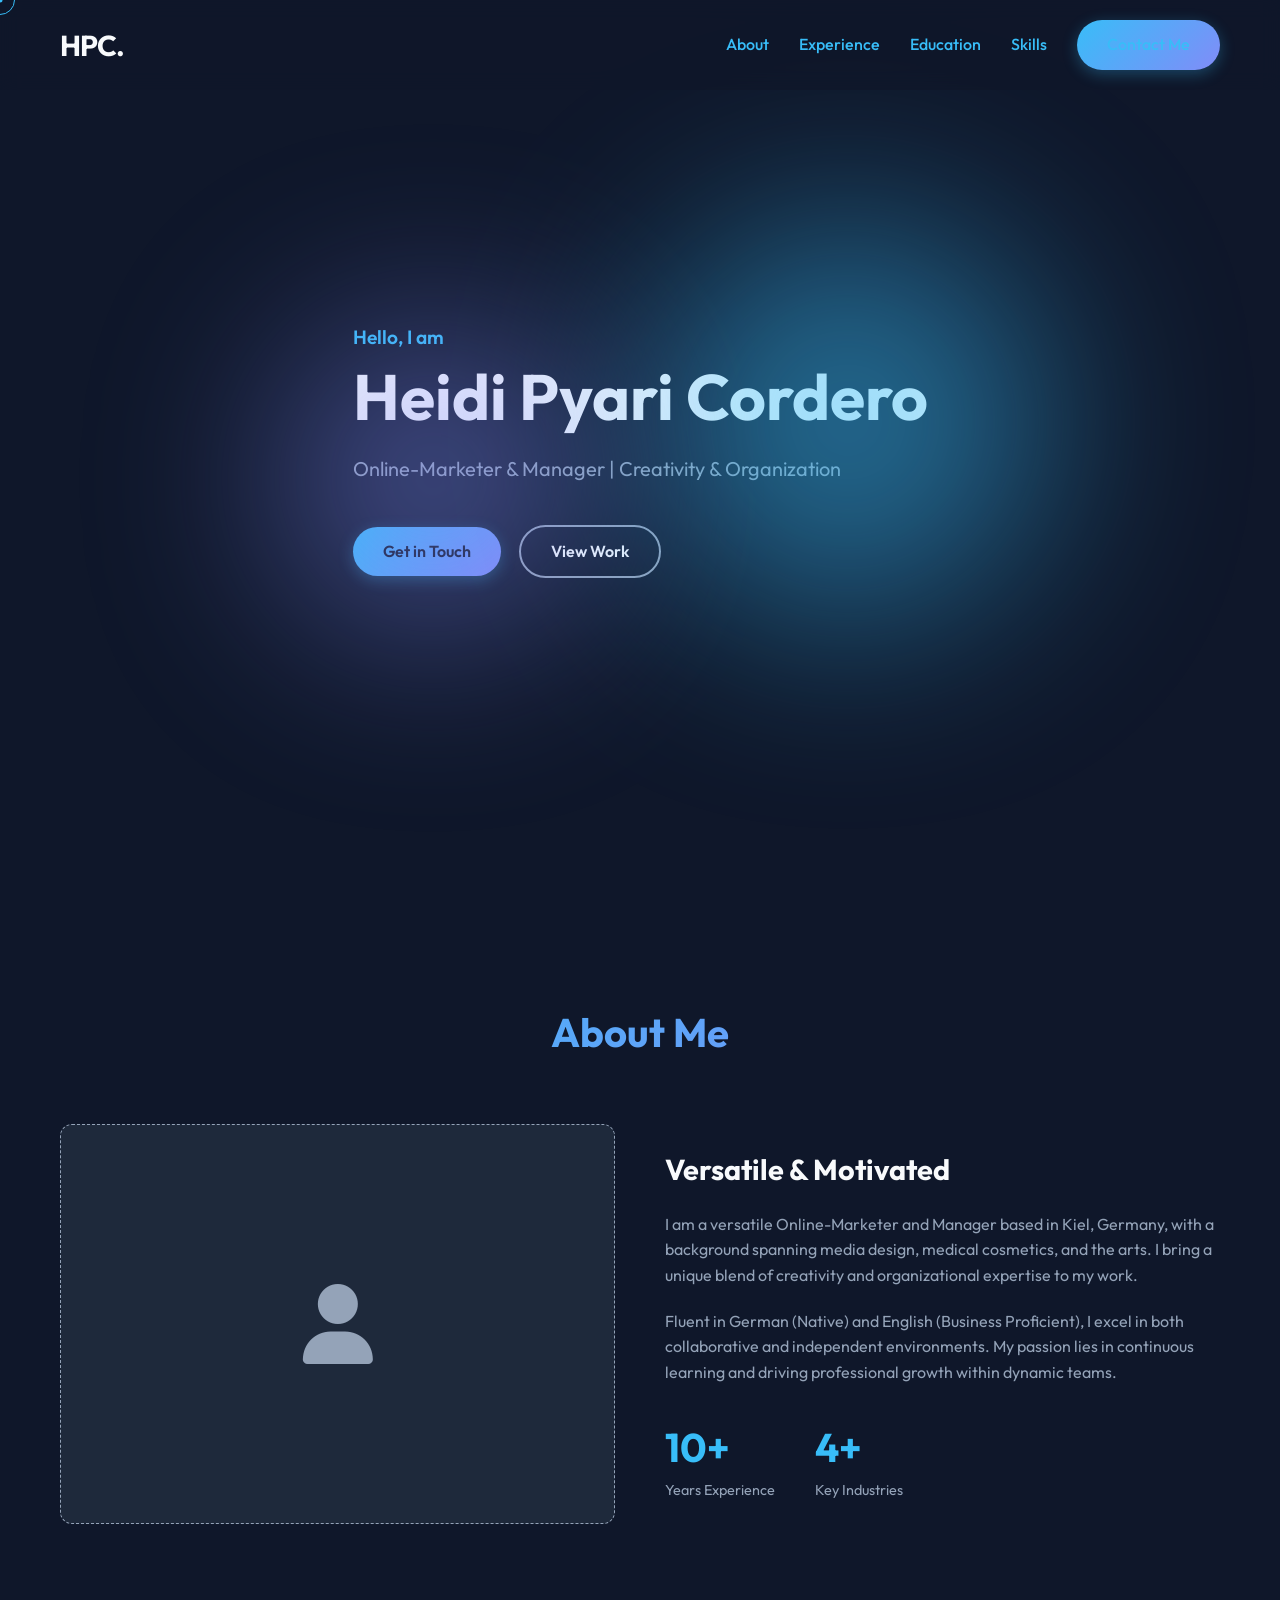
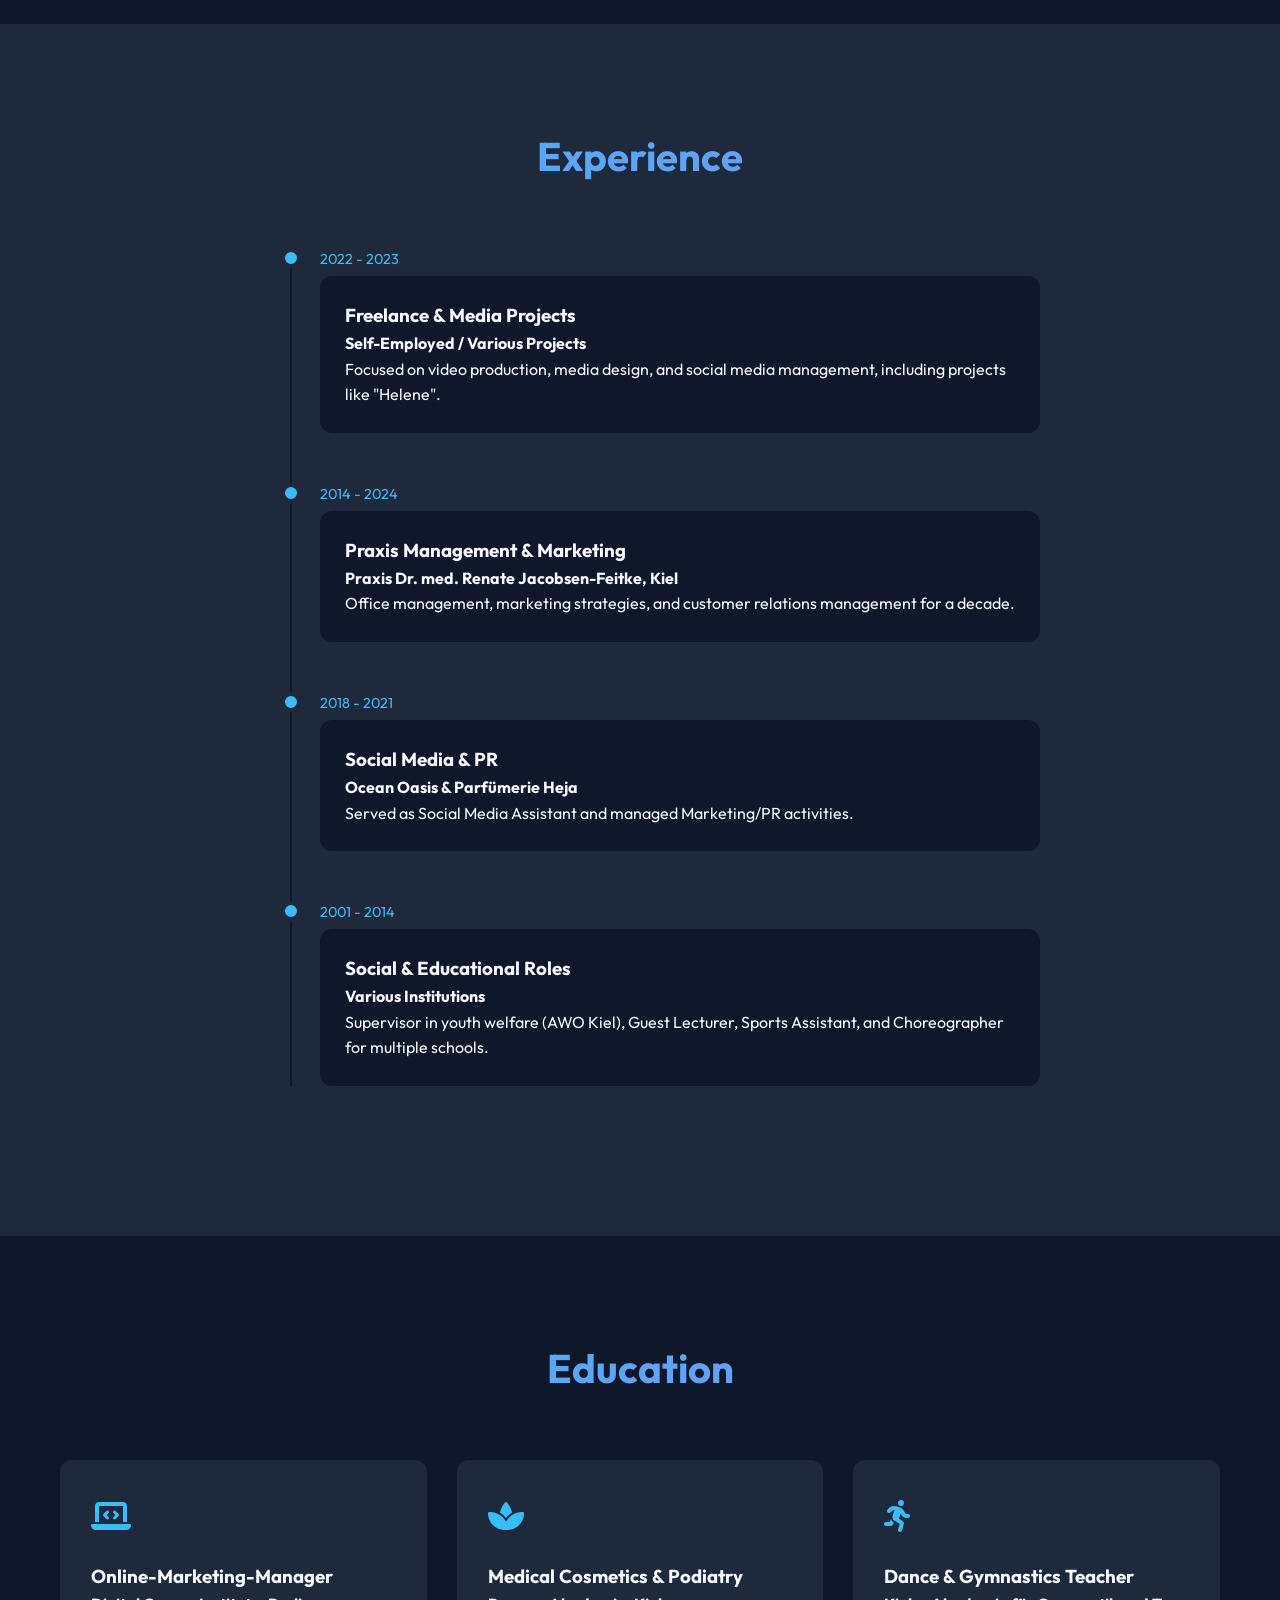
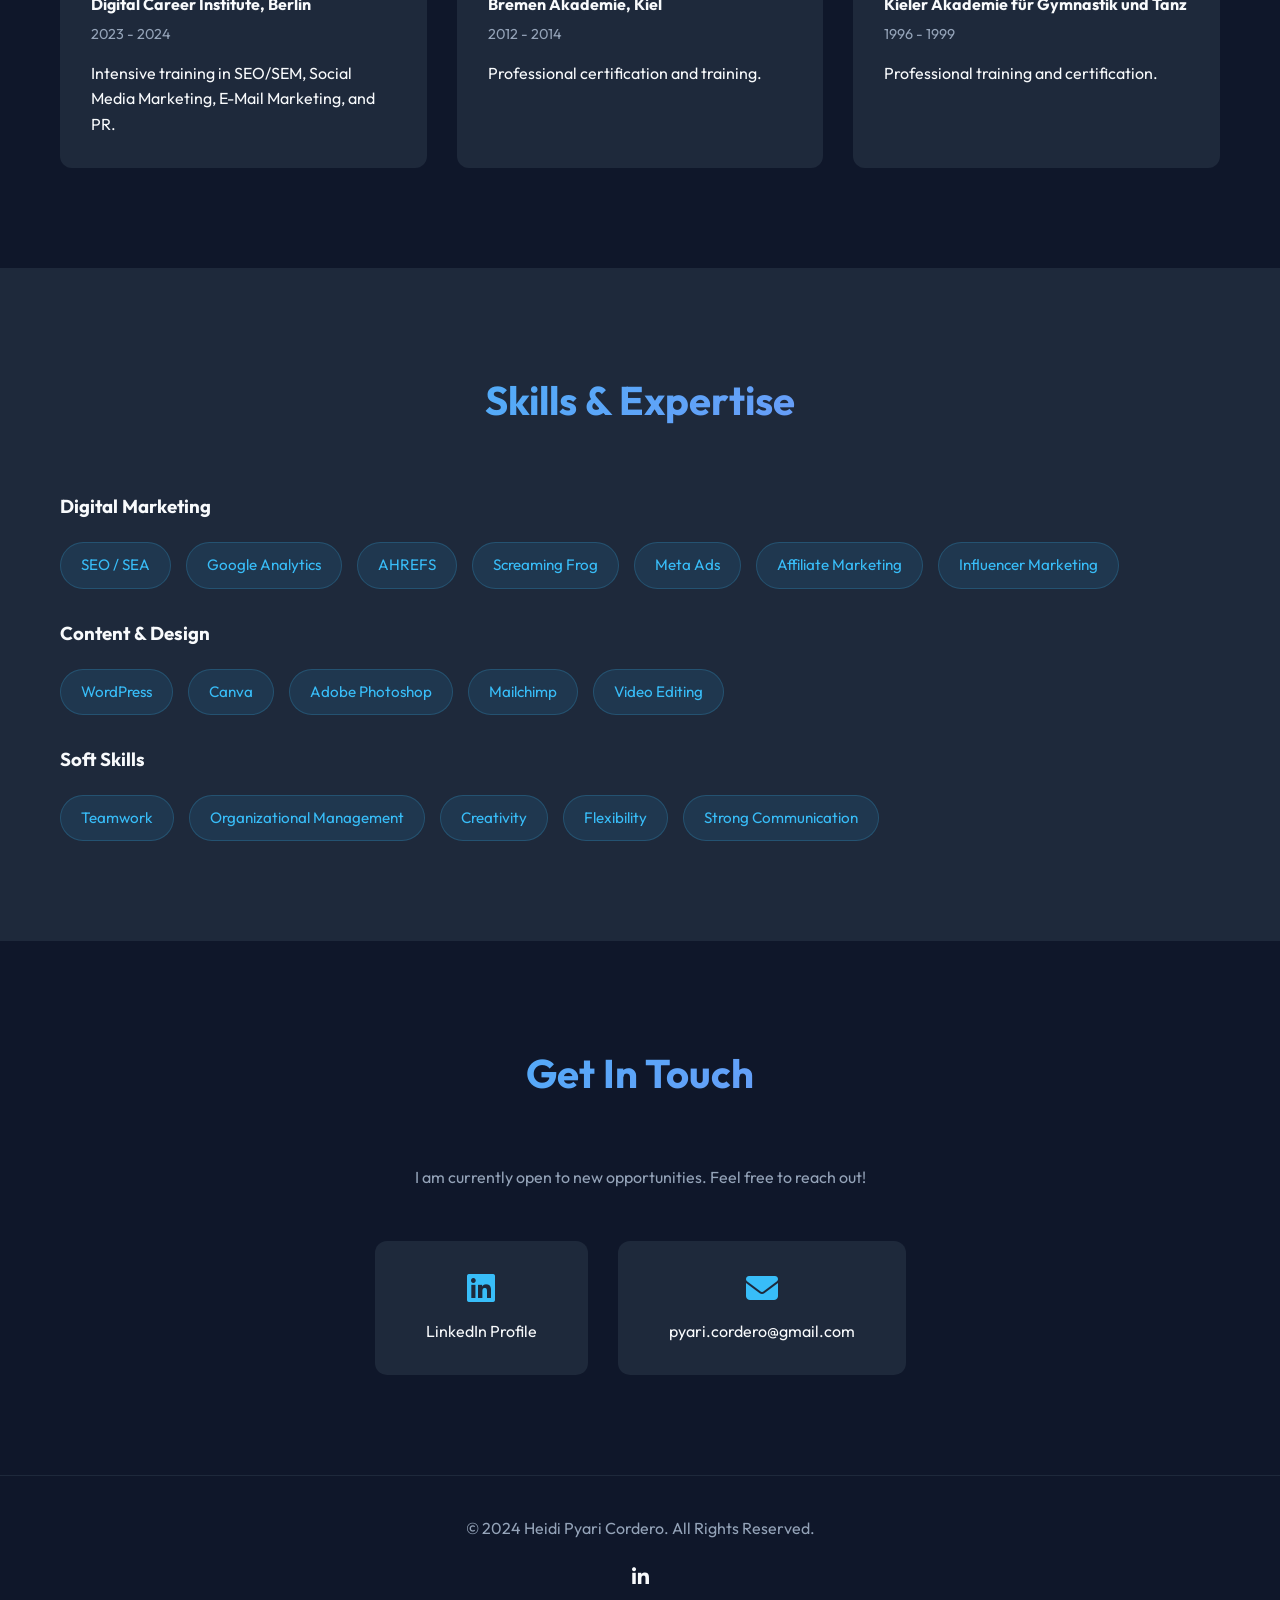
==== index.html @ b9c0d936 "first commit" ====
<!DOCTYPE html>
<html lang="en">

<head>
    <meta charset="UTF-8">
    <meta name="viewport" content="width=device-width, initial-scale=1.0">
    <title>Heidi Pyari Cordero | Portfolio</title>
    <meta name="description"
        content="Portfolio of Heidi Pyari Cordero - Online-Marketer & Manager based in Kiel, Germany.">

    <!-- Fonts -->
    <link rel="preconnect" href="https://fonts.googleapis.com">
    <link rel="preconnect" href="https://fonts.gstatic.com" crossorigin>
    <link
        href="https://fonts.googleapis.com/css2?family=Outfit:wght@300;400;600;700&family=Playfair+Display:ital,wght@0,400;0,700;1,400&display=swap"
        rel="stylesheet">

    <!-- Styles -->
    <link rel="stylesheet" href="styles.css">

    <!-- Icons -->
    <link rel="stylesheet" href="https://cdnjs.cloudflare.com/ajax/libs/font-awesome/6.4.0/css/all.min.css">
</head>

<body>
    <div class="cursor-dot"></div>
    <div class="cursor-outline"></div>

    <nav class="navbar">
        <div class="container">
            <a href="#" class="logo">HPC.</a>
            <ul class="nav-links">
                <li><a href="#about">About</a></li>
                <li><a href="#experience">Experience</a></li>
                <li><a href="#education">Education</a></li>
                <li><a href="#skills">Skills</a></li>
                <li><a href="#contact" class="btn-primary">Contact Me</a></li>
            </ul>
            <div class="hamburger">
                <span></span>
                <span></span>
                <span></span>
            </div>
        </div>
    </nav>

    <header class="hero" id="home">
        <div class="container hero-content">
            <div class="hero-text fade-in-up">
                <span class="greeting">Hello, I am</span>
                <h1>Heidi Pyari Cordero</h1>
                <p class="subtitle">Online-Marketer & Manager | Creativity & Organization</p>
                <div class="hero-btns">
                    <a href="#contact" class="btn-primary">Get in Touch</a>
                    <a href="#experience" class="btn-secondary">View Work</a>
                </div>
            </div>
            <!-- Decorative Elements -->
            <div class="hero-shape shape-1"></div>
            <div class="hero-shape shape-2"></div>
        </div>
    </header>

    <section id="about" class="section">
        <div class="container">
            <h2 class="section-title">About Me</h2>
            <div class="about-grid">
                <div class="about-image reveal">
                    <!-- Placeholder for image -->
                    <div class="img-placeholder">
                        <i class="fa-solid fa-user"></i>
                    </div>
                </div>
                <div class="about-text reveal">
                    <h3>Versatile & Motivated</h3>
                    <p>
                        I am a versatile Online-Marketer and Manager based in Kiel, Germany, with a background spanning
                        media design, medical cosmetics, and the arts.
                        I bring a unique blend of creativity and organizational expertise to my work.
                    </p>
                    <p>
                        Fluent in German (Native) and English (Business Proficient), I excel in both collaborative and
                        independent environments.
                        My passion lies in continuous learning and driving professional growth within dynamic teams.
                    </p>
                    <div class="stats">
                        <div class="stat-item">
                            <span class="stat-number">10+</span>
                            <span class="stat-label">Years Experience</span>
                        </div>
                        <div class="stat-item">
                            <span class="stat-number">4+</span>
                            <span class="stat-label">Key Industries</span>
                        </div>
                    </div>
                </div>
            </div>
        </div>
    </section>

    <section id="experience" class="section bg-alt">
        <div class="container">
            <h2 class="section-title">Experience</h2>
            <div class="timeline">

                <div class="timeline-item reveal">
                    <div class="timeline-dot"></div>
                    <div class="timeline-date">2022 - 2023</div>
                    <div class="timeline-content">
                        <h3>Freelance & Media Projects</h3>
                        <h4>Self-Employed / Various Projects</h4>
                        <p>Focused on video production, media design, and social media management, including projects
                            like "Helene".</p>
                    </div>
                </div>

                <div class="timeline-item reveal">
                    <div class="timeline-dot"></div>
                    <div class="timeline-date">2014 - 2024</div>
                    <div class="timeline-content">
                        <h3>Praxis Management & Marketing</h3>
                        <h4>Praxis Dr. med. Renate Jacobsen-Feitke, Kiel</h4>
                        <p>Office management, marketing strategies, and customer relations management for a decade.</p>
                    </div>
                </div>

                <div class="timeline-item reveal">
                    <div class="timeline-dot"></div>
                    <div class="timeline-date">2018 - 2021</div>
                    <div class="timeline-content">
                        <h3>Social Media & PR</h3>
                        <h4>Ocean Oasis & Parfümerie Heja</h4>
                        <p>Served as Social Media Assistant and managed Marketing/PR activities.</p>
                    </div>
                </div>

                <div class="timeline-item reveal">
                    <div class="timeline-dot"></div>
                    <div class="timeline-date">2001 - 2014</div>
                    <div class="timeline-content">
                        <h3>Social & Educational Roles</h3>
                        <h4>Various Institutions</h4>
                        <p>Supervisor in youth welfare (AWO Kiel), Guest Lecturer, Sports Assistant, and Choreographer
                            for multiple schools.</p>
                    </div>
                </div>

            </div>
        </div>
    </section>

    <section id="education" class="section">
        <div class="container">
            <h2 class="section-title">Education</h2>
            <div class="cards-grid">

                <div class="card reveal">
                    <div class="card-icon"><i class="fa-solid fa-laptop-code"></i></div>
                    <h3>Online-Marketing-Manager</h3>
                    <h4>Digital Career Institute, Berlin</h4>
                    <p class="date">2023 - 2024</p>
                    <p>Intensive training in SEO/SEM, Social Media Marketing, E-Mail Marketing, and PR.</p>
                </div>

                <div class="card reveal">
                    <div class="card-icon"><i class="fa-solid fa-spa"></i></div>
                    <h3>Medical Cosmetics & Podiatry</h3>
                    <h4>Bremen Akademie, Kiel</h4>
                    <p class="date">2012 - 2014</p>
                    <p>Professional certification and training.</p>
                </div>

                <div class="card reveal">
                    <div class="card-icon"><i class="fa-solid fa-person-running"></i></div>
                    <h3>Dance & Gymnastics Teacher</h3>
                    <h4>Kieler Akademie für Gymnastik und Tanz</h4>
                    <p class="date">1996 - 1999</p>
                    <p>Professional training and certification.</p>
                </div>

            </div>
        </div>
    </section>

    <section id="skills" class="section bg-alt">
        <div class="container">
            <h2 class="section-title">Skills & Expertise</h2>
            <div class="skills-wrapper reveal">

                <div class="skill-category">
                    <h3>Digital Marketing</h3>
                    <div class="skill-tags">
                        <span>SEO / SEA</span>
                        <span>Google Analytics</span>
                        <span>AHREFS</span>
                        <span>Screaming Frog</span>
                        <span>Meta Ads</span>
                        <span>Affiliate Marketing</span>
                        <span>Influencer Marketing</span>
                    </div>
                </div>

                <div class="skill-category" style="margin-top: 30px;">
                    <h3>Content & Design</h3>
                    <div class="skill-tags">
                        <span>WordPress</span>
                        <span>Canva</span>
                        <span>Adobe Photoshop</span>
                        <span>Mailchimp</span>
                        <span>Video Editing</span>
                    </div>
                </div>

                <div class="skill-category" style="margin-top: 30px;">
                    <h3>Soft Skills</h3>
                    <div class="skill-tags">
                        <span>Teamwork</span>
                        <span>Organizational Management</span>
                        <span>Creativity</span>
                        <span>Flexibility</span>
                        <span>Strong Communication</span>
                    </div>
                </div>

            </div>
        </div>
    </section>

    <section id="contact" class="section contact-section">
        <div class="container">
            <h2 class="section-title">Get In Touch</h2>
            <p class="contact-intro">I am currently open to new opportunities. Feel free to reach out!</p>

            <div class="contact-content reveal">
                <div class="contact-info">
                    <a href="https://www.linkedin.com/in/heidi-pyari-cordero-824572270/" target="_blank"
                        class="contact-card">
                        <i class="fa-brands fa-linkedin"></i>
                        <span>LinkedIn Profile</span>
                    </a>
                    <a href="mailto:pyari.cordero@gmail.com" class="contact-card">
                        <i class="fa-solid fa-envelope"></i>
                        <span>pyari.cordero@gmail.com</span>
                    </a>
                </div>
            </div>
        </div>
    </section>

    <footer class="footer">
        <div class="container">
            <p>&copy; 2024 Heidi Pyari Cordero. All Rights Reserved.</p>
            <div class="social-links">
                <a href="https://www.linkedin.com/in/heidi-pyari-cordero-824572270/"><i
                        class="fa-brands fa-linkedin-in"></i></a>
            </div>
        </div>
    </footer>

    <script src="script.js"></script>
</body>

</html>
---- styles.css ----
:root {
    --bg-color: #0f172a;
    --bg-alt: #1e293b;
    --primary: #38bdf8;
    --secondary: #818cf8;
    --text-main: #f8fafc;
    --text-muted: #94a3b8;
    --accent: #22d3ee;
    
    --font-heading: 'Outfit', sans-serif;
    --font-body: 'Outfit', sans-serif;
    
    --transition: all 0.3s ease;
    --radius: 12px;
}

* {
    margin: 0;
    padding: 0;
    box-sizing: border-box;
    scroll-behavior: smooth;
}

body {
    background-color: var(--bg-color);
    color: var(--text-main);
    font-family: var(--font-body);
    line-height: 1.6;
    overflow-x: hidden;
    cursor: none; /* Custom cursor */
}

/* Custom Cursor */
.cursor-dot,
.cursor-outline {
    position: fixed;
    top: 0;
    left: 0;
    transform: translate(-50%, -50%);
    border-radius: 50%;
    z-index: 9999;
    pointer-events: none;
}

.cursor-dot {
    width: 5px;
    height: 5px;
    background-color: var(--primary);
}

.cursor-outline {
    width: 30px;
    height: 30px;
    border: 1px solid var(--primary);
    transition: transform 0.1s;
}

a, button {
    cursor: none; /* Hide default cursor to use custom one consistently */
}

/* Layout Utilities */
.container {
    max-width: 1200px;
    margin: 0 auto;
    padding: 0 20px;
}

.section {
    padding: 100px 0;
}

.bg-alt {
    background-color: var(--bg-alt);
}

.section-title {
    font-size: 2.5rem;
    text-align: center;
    margin-bottom: 60px;
    background: linear-gradient(135deg, var(--primary), var(--secondary));
    -webkit-background-clip: text;
    -webkit-text-fill-color: transparent;
    font-weight: 700;
}

/* Navbar */
.navbar {
    position: fixed;
    top: 0;
    width: 100%;
    padding: 20px 0;
    backdrop-filter: blur(10px);
    background: rgba(15, 23, 42, 0.8);
    z-index: 1000;
    transition: var(--transition);
}

.navbar .container {
    display: flex;
    justify-content: space-between;
    align-items: center;
}

.logo {
    font-size: 1.8rem;
    font-weight: 700;
    color: var(--text-main);
    text-decoration: none;
    letter-spacing: -1px;
}

.nav-links {
    display: flex;
    list-style: none;
    gap: 30px;
    align-items: center;
}

.nav-links a {
    color: var(--text-muted);
    text-decoration: none;
    font-weight: 500;
    transition: var(--transition);
}

.nav-links a:hover,
.nav-links a.active {
    color: var(--primary);
}

.hamburger {
    display: none;
    cursor: pointer;
}

/* Buttons */
.btn-primary, .btn-secondary {
    display: inline-block;
    padding: 12px 30px;
    border-radius: 50px;
    text-decoration: none;
    font-weight: 600;
    transition: var(--transition);
}

.btn-primary {
    background: linear-gradient(135deg, var(--primary), var(--secondary));
    color: var(--bg-color);
    box-shadow: 0 4px 15px rgba(56, 189, 248, 0.3);
}

.btn-primary:hover {
    transform: translateY(-2px);
    box-shadow: 0 6px 20px rgba(56, 189, 248, 0.4);
}

.btn-secondary {
    border: 2px solid var(--text-muted);
    color: var(--text-main);
    margin-left: 15px;
}

.btn-secondary:hover {
    border-color: var(--primary);
    color: var(--primary);
}

/* Hero Section */
.hero {
    height: 100vh;
    display: flex;
    align-items: center;
    position: relative;
    overflow: hidden;
}

.hero-content {
    position: relative;
    z-index: 2;
}

.hero-text {
    max-width: 600px;
}

.greeting {
    color: var(--primary);
    font-weight: 600;
    font-size: 1.2rem;
    display: block;
    margin-bottom: 10px;
}

.hero h1 {
    font-size: 4rem;
    line-height: 1.1;
    margin-bottom: 20px;
    font-weight: 700;
}

.subtitle {
    font-size: 1.25rem;
    color: var(--text-muted);
    margin-bottom: 40px;
}

.hero-shape {
    position: absolute;
    border-radius: 50%;
    filter: blur(100px);
    z-index: 1;
    opacity: 0.5;
}

.shape-1 {
    width: 400px;
    height: 400px;
    background: var(--primary);
    top: -100px;
    right: -100px;
}

.shape-2 {
    width: 300px;
    height: 300px;
    background: var(--secondary);
    bottom: -50px;
    left: -50px;
}

/* About Section */
.about-grid {
    display: grid;
    grid-template-columns: 1fr 1fr;
    gap: 50px;
    align-items: center;
}

.img-placeholder {
    width: 100%;
    height: 400px;
    background: var(--bg-alt);
    border-radius: var(--radius);
    display: flex;
    align-items: center;
    justify-content: center;
    font-size: 5rem;
    color: var(--text-muted);
    border: 1px dashed var(--text-muted);
}

.about-text h3 {
    font-size: 1.8rem;
    margin-bottom: 20px;
}

.about-text p {
    color: var(--text-muted);
    margin-bottom: 20px;
}

.highlight-text {
    border-left: 3px solid var(--primary);
    padding-left: 15px;
    font-style: italic;
    background: rgba(56, 189, 248, 0.05);
    padding: 10px;
    border-radius: 0 8px 8px 0;
}

.stats {
    display: flex;
    gap: 40px;
    margin-top: 30px;
}

.stat-item {
    display: flex;
    flex-direction: column;
}

.stat-number {
    font-size: 2.5rem;
    font-weight: 700;
    color: var(--primary);
}

.stat-label {
    font-size: 0.9rem;
    color: var(--text-muted);
}

/* Experience */
.timeline {
    position: relative;
    max-width: 800px;
    margin: 0 auto;
}

.timeline::before {
    content: '';
    position: absolute;
    left: 50px;
    top: 0;
    bottom: 0;
    width: 2px;
    background: var(--bg-color);
}

.timeline-item {
    margin-bottom: 50px;
    position: relative;
    padding-left: 80px;
}

.timeline-dot {
    position: absolute;
    left: 41px;
    top: 0;
    width: 20px;
    height: 20px;
    background: var(--primary);
    border-radius: 50%;
    border: 4px solid var(--bg-alt);
}

.timeline-date {
    font-size: 0.9rem;
    color: var(--primary);
    margin-bottom: 5px;
}

.timeline-content {
    background: var(--bg-color);
    padding: 25px;
    border-radius: var(--radius);
    transition: var(--transition);
}

.timeline-content:hover {
    transform: translateY(-5px);
    box-shadow: 0 10px 30px rgba(0, 0, 0, 0.2);
}

/* Cards (Education) */
.cards-grid {
    display: grid;
    grid-template-columns: repeat(auto-fit, minmax(300px, 1fr));
    gap: 30px;
}

.card {
    background: var(--bg-alt);
    padding: 30px;
    border-radius: var(--radius);
    transition: var(--transition);
    border: 1px solid transparent;
}

.card:hover {
    border-color: var(--primary);
    transform: translateY(-5px);
}

.card-icon {
    font-size: 2rem;
    color: var(--primary);
    margin-bottom: 20px;
}

.card .date {
    color: var(--text-muted);
    font-size: 0.9rem;
    margin: 5px 0 15px;
}

/* Skills */
.skill-category h3 {
    margin-bottom: 20px;
}

.skill-tags {
    display: flex;
    flex-wrap: wrap;
    gap: 15px;
}

.skill-tags span {
    background: rgba(56, 189, 248, 0.1);
    color: var(--primary);
    padding: 10px 20px;
    border-radius: 30px;
    font-size: 0.95rem;
    border: 1px solid rgba(56, 189, 248, 0.2);
    transition: var(--transition);
}

.skill-tags span:hover {
    background: var(--primary);
    color: var(--bg-color);
}

/* Contact */
.contact-section {
    text-align: center;
}

.contact-intro {
    max-width: 600px;
    margin: 0 auto 50px;
    color: var(--text-muted);
}

.contact-info {
    display: flex;
    justify-content: center;
    gap: 30px;
    flex-wrap: wrap;
}

.contact-card {
    background: var(--bg-alt);
    padding: 30px 50px;
    border-radius: var(--radius);
    color: var(--text-main);
    text-decoration: none;
    display: flex;
    flex-direction: column;
    align-items: center;
    gap: 15px;
    transition: var(--transition);
    border: 1px solid transparent;
}

.contact-card:hover {
    border-color: var(--primary);
    background: rgba(56, 189, 248, 0.05);
}

.contact-card i {
    font-size: 2rem;
    color: var(--primary);
}

/* Footer */
.footer {
    padding: 40px 0;
    text-align: center;
    border-top: 1px solid var(--bg-alt);
    color: var(--text-muted);
}

.social-links {
    margin-top: 20px;
}

.social-links a {
    color: var(--text-main);
    font-size: 1.2rem;
    margin: 0 10px;
    transition: var(--transition);
}

.social-links a:hover {
    color: var(--primary);
}

/* Animations */
.fade-in-up {
    animation: fadeInUp 1s ease forwards;
    opacity: 0;
    transform: translateY(30px);
}

@keyframes fadeInUp {
    to {
        opacity: 1;
        transform: translateY(0);
    }
}

.reveal {
    opacity: 0;
    transform: translateY(30px);
    transition: all 0.8s ease;
}

.reveal.active {
    opacity: 1;
    transform: translateY(0);
}

/* Responsive */
@media (max-width: 768px) {
    .navbar .nav-links {
        display: none; /* Mobile menu implementation needed if simple */
    }
    
    .hero h1 {
        font-size: 2.8rem;
    }
    
    .about-grid {
        grid-template-columns: 1fr;
    }
    
    .timeline::before {
        left: 20px;
    }
    
    .timeline-item {
        padding-left: 50px;
    }
    
    .timeline-dot {
        left: 11px;
    }
}
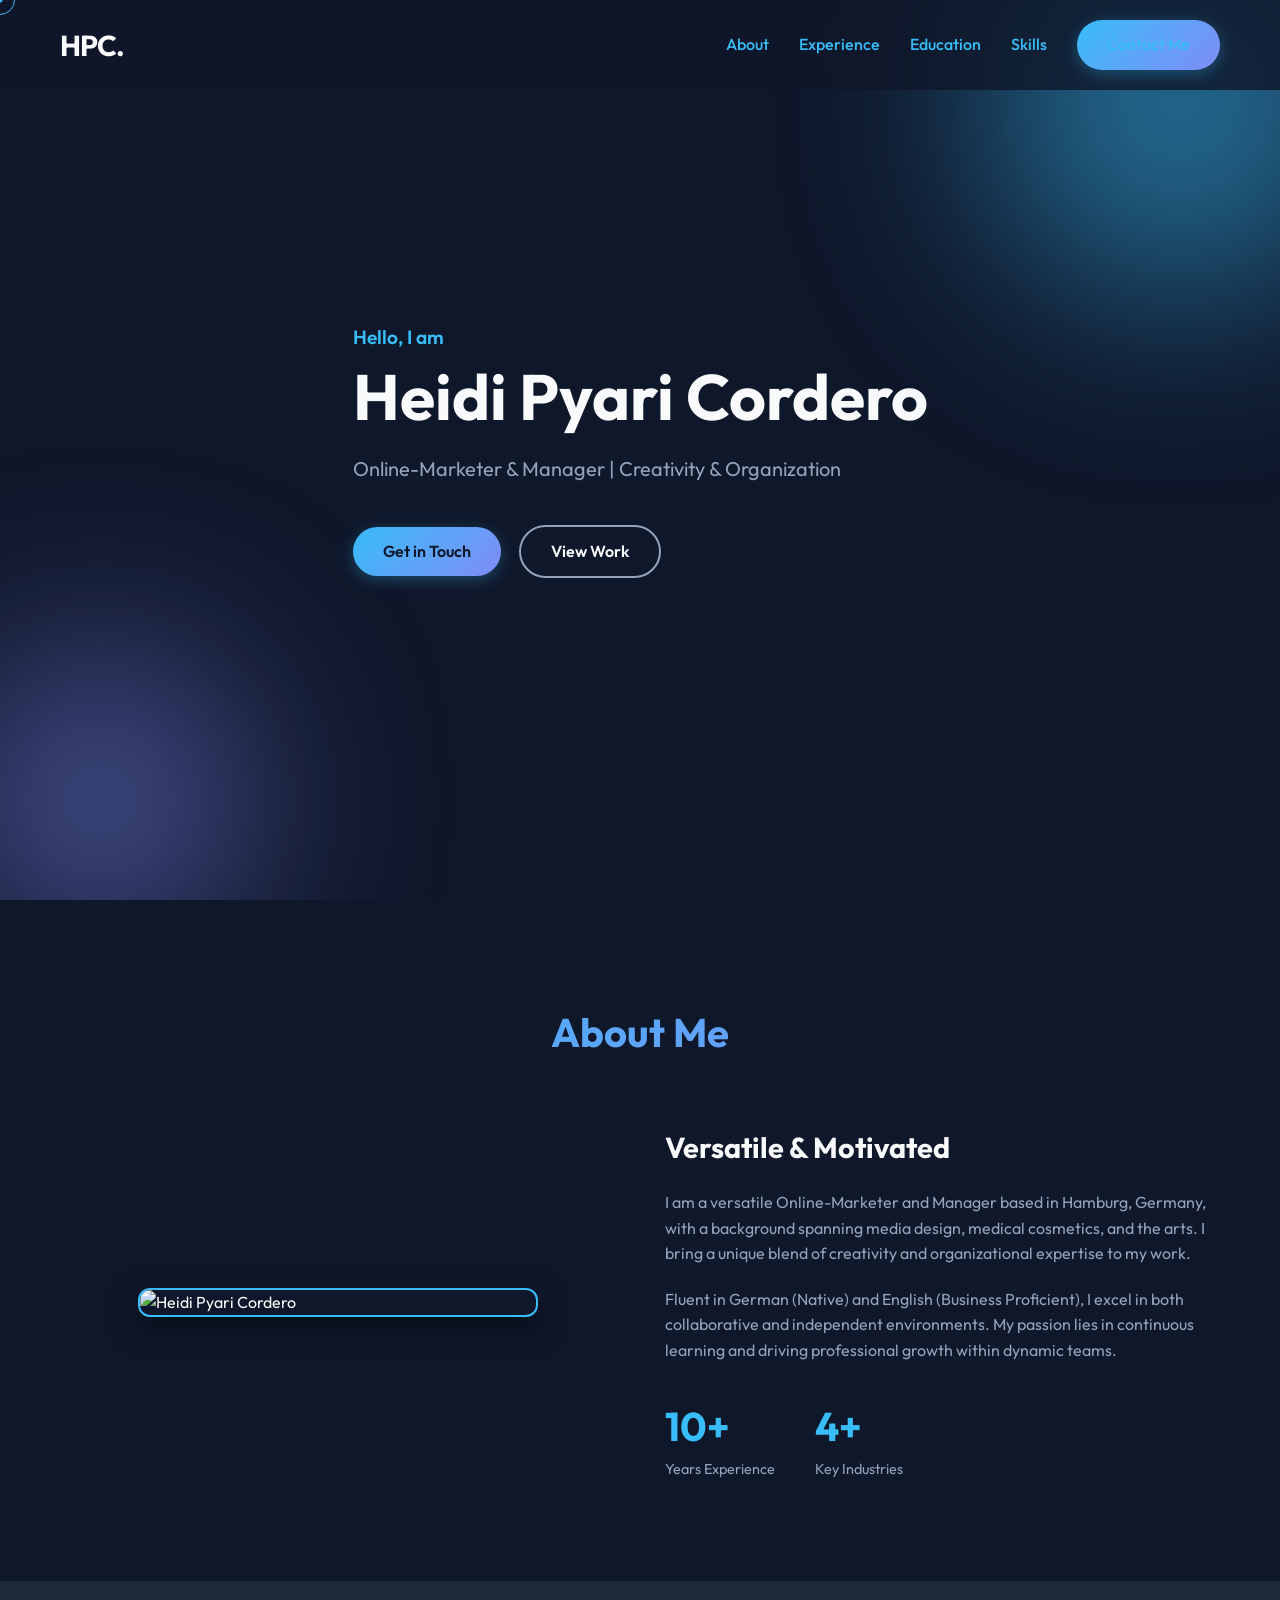
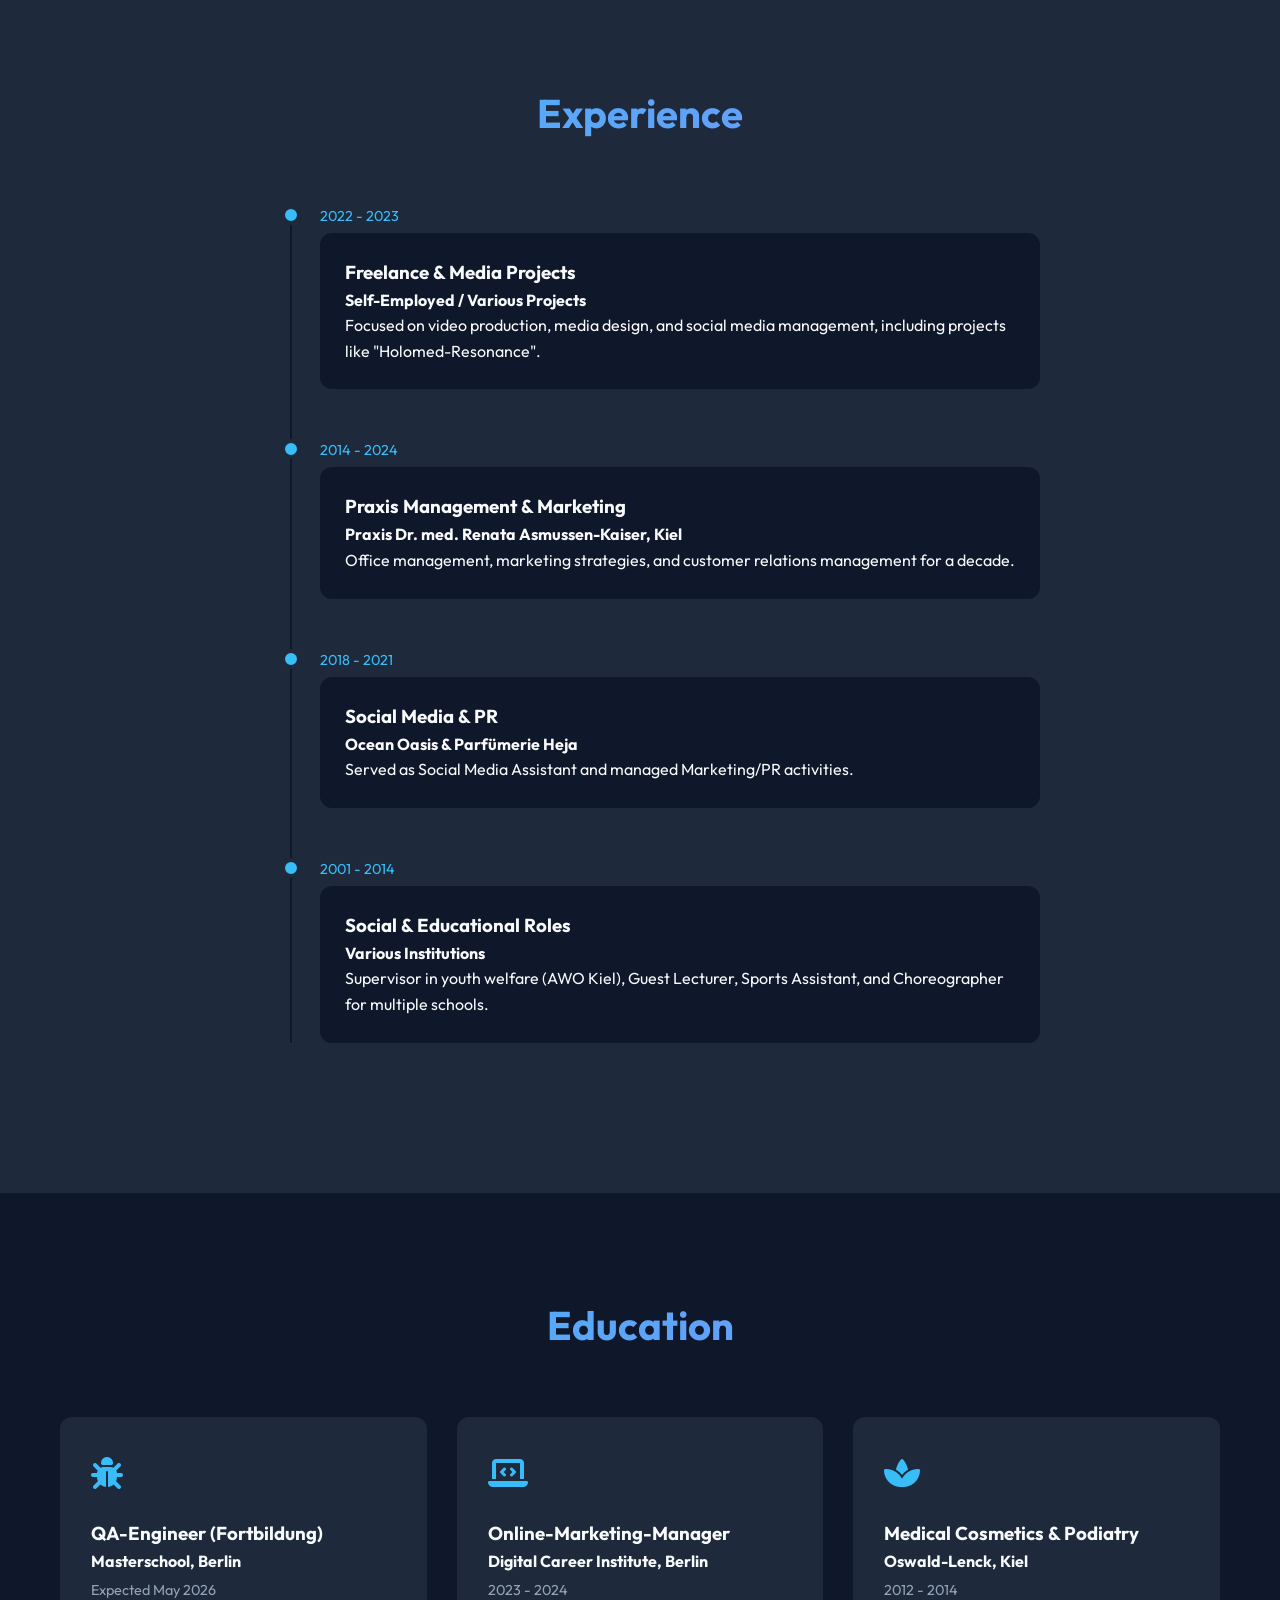
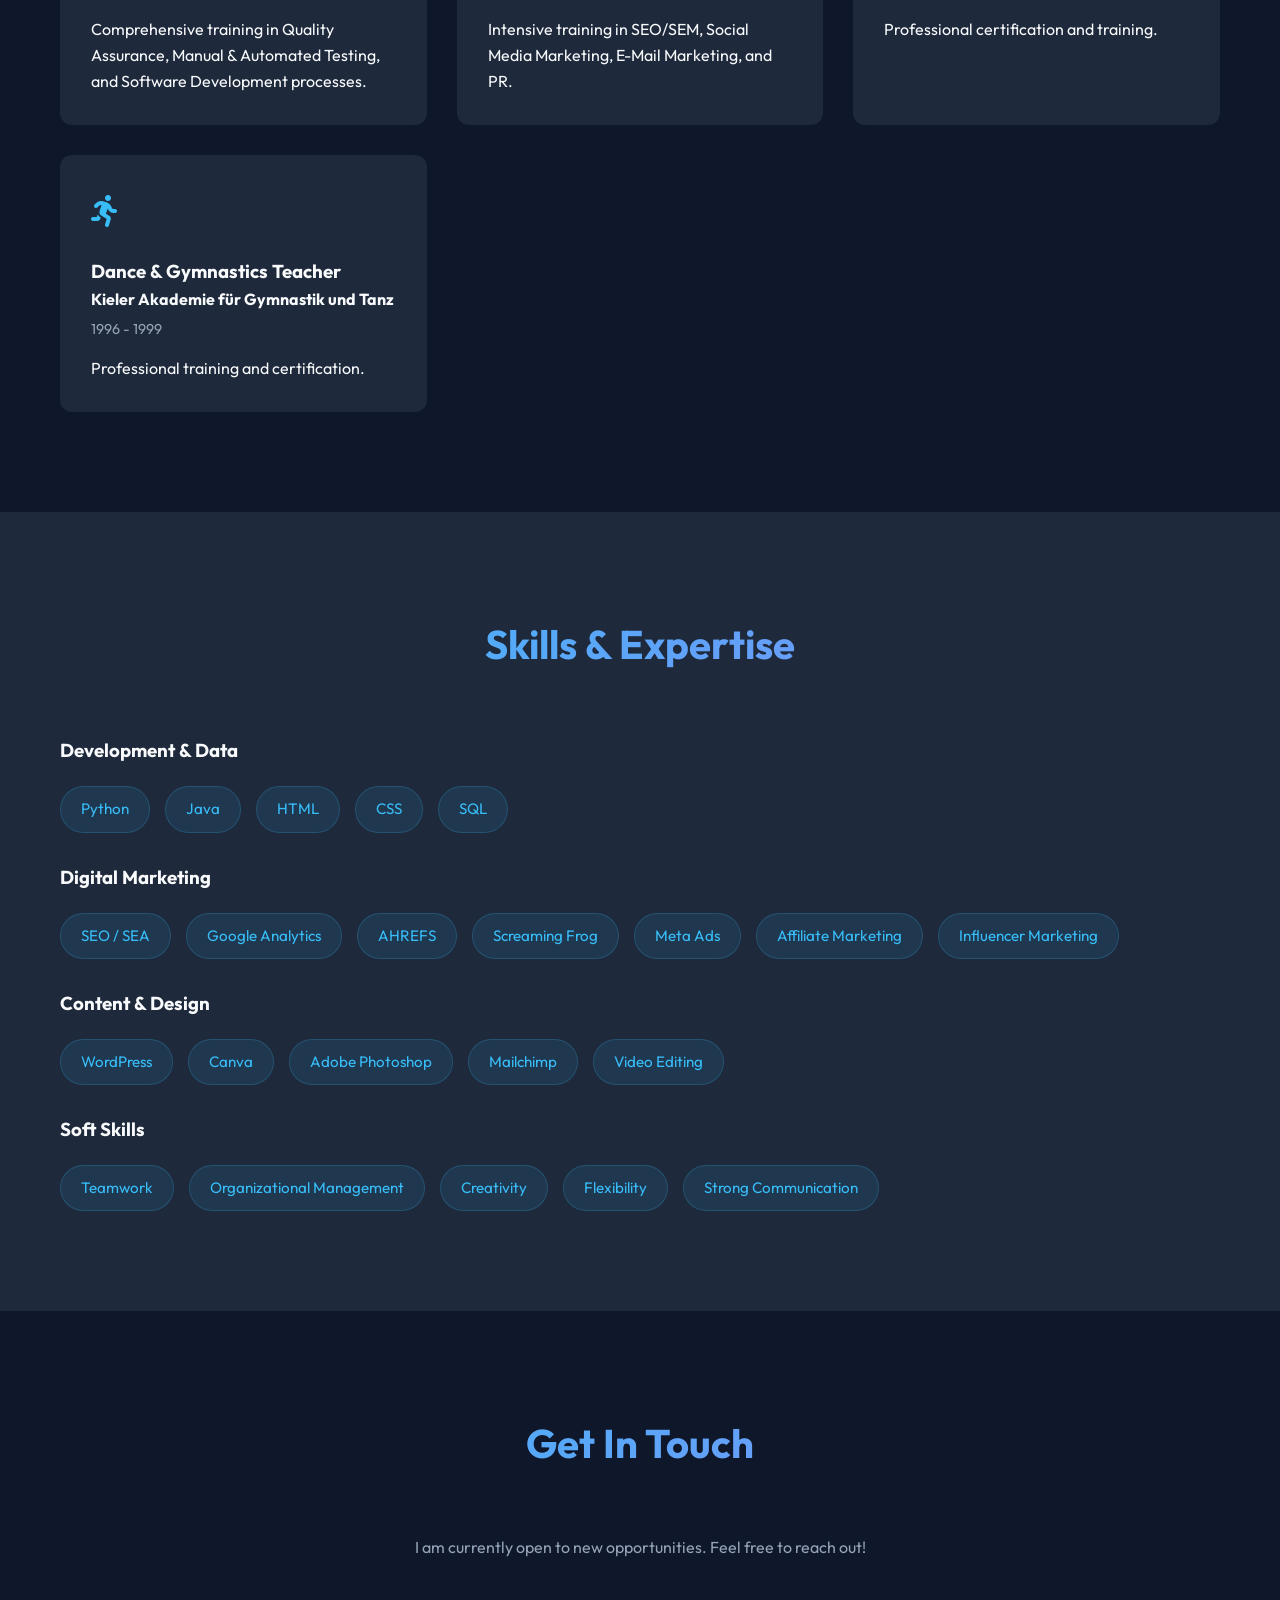
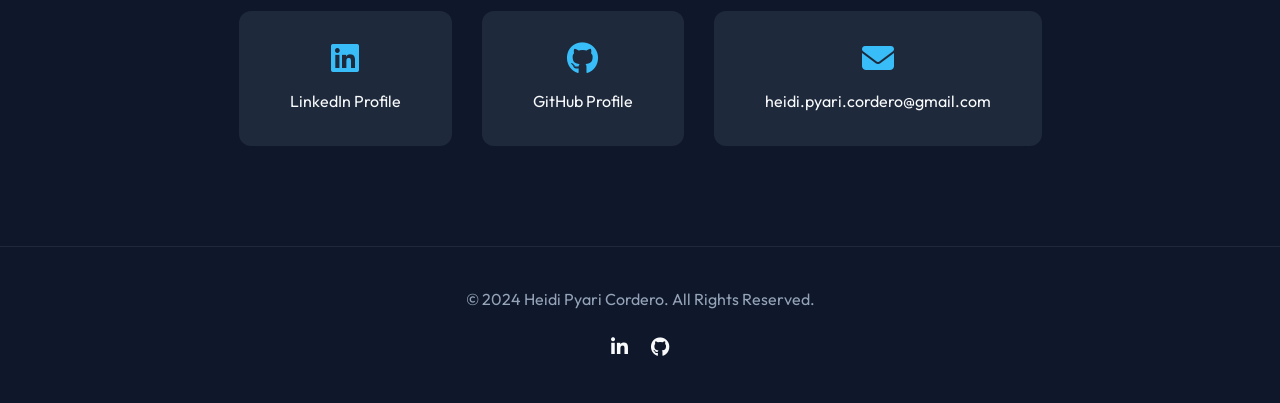
==== commit f772c794: "Update portfolio with responsive design and content changes - Add mobile responsive navigation with " ====
--- a/index.html
+++ b/index.html
@@ -6,7 +6,7 @@
     <meta name="viewport" content="width=device-width, initial-scale=1.0">
     <title>Heidi Pyari Cordero | Portfolio</title>
     <meta name="description"
-        content="Portfolio of Heidi Pyari Cordero - Online-Marketer & Manager based in Kiel, Germany.">
+        content="Portfolio of Heidi Pyari Cordero - Online-Marketer & Manager based in Hamburg, Germany.">
 
     <!-- Fonts -->
     <link rel="preconnect" href="https://fonts.googleapis.com">
@@ -66,15 +66,12 @@
             <h2 class="section-title">About Me</h2>
             <div class="about-grid">
                 <div class="about-image reveal">
-                    <!-- Placeholder for image -->
-                    <div class="img-placeholder">
-                        <i class="fa-solid fa-user"></i>
-                    </div>
+                    <img src="Heidi Pyari Cordero.png?v=2" alt="Heidi Pyari Cordero" class="profile-img">
                 </div>
                 <div class="about-text reveal">
                     <h3>Versatile & Motivated</h3>
                     <p>
-                        I am a versatile Online-Marketer and Manager based in Kiel, Germany, with a background spanning
+                        I am a versatile Online-Marketer and Manager based in Hamburg, Germany, with a background spanning
                         media design, medical cosmetics, and the arts.
                         I bring a unique blend of creativity and organizational expertise to my work.
                     </p>
@@ -109,8 +106,8 @@
                     <div class="timeline-content">
                         <h3>Freelance & Media Projects</h3>
                         <h4>Self-Employed / Various Projects</h4>
-                        <p>Focused on video production, media design, and social media management, including projects
-                            like "Helene".</p>
+<p>Focused on video production, media design, and social media management, including projects
+                            like "Holomed-Resonance".</p>
                     </div>
                 </div>
 
@@ -119,7 +116,7 @@
                     <div class="timeline-date">2014 - 2024</div>
                     <div class="timeline-content">
                         <h3>Praxis Management & Marketing</h3>
-                        <h4>Praxis Dr. med. Renate Jacobsen-Feitke, Kiel</h4>
+                        <h4>Praxis Dr. med. Renata Asmussen-Kaiser, Kiel</h4>
                         <p>Office management, marketing strategies, and customer relations management for a decade.</p>
                     </div>
                 </div>
@@ -153,6 +150,15 @@
         <div class="container">
             <h2 class="section-title">Education</h2>
             <div class="cards-grid">
+
+                <div class="card reveal">
+                    <div class="card-icon"><i class="fa-solid fa-bug"></i></div>
+                    <h3>QA-Engineer (Fortbildung)</h3>
+                    <h4>Masterschool, Berlin</h4>
+                    <p class="date">Expected May 2026</p>
+                    <p>Comprehensive training in Quality Assurance, Manual & Automated Testing, and Software Development
+                        processes.</p>
+                </div>
 
                 <div class="card reveal">
                     <div class="card-icon"><i class="fa-solid fa-laptop-code"></i></div>
@@ -165,7 +171,7 @@
                 <div class="card reveal">
                     <div class="card-icon"><i class="fa-solid fa-spa"></i></div>
                     <h3>Medical Cosmetics & Podiatry</h3>
-                    <h4>Bremen Akademie, Kiel</h4>
+                    <h4>Oswald-Lenck, Kiel</h4>
                     <p class="date">2012 - 2014</p>
                     <p>Professional certification and training.</p>
                 </div>
@@ -188,6 +194,17 @@
             <div class="skills-wrapper reveal">
 
                 <div class="skill-category">
+                    <h3>Development & Data</h3>
+                    <div class="skill-tags">
+                        <span>Python</span>
+                        <span>Java</span>
+                        <span>HTML</span>
+                        <span>CSS</span>
+                        <span>SQL</span>
+                    </div>
+                </div>
+
+                <div class="skill-category" style="margin-top: 30px;">
                     <h3>Digital Marketing</h3>
                     <div class="skill-tags">
                         <span>SEO / SEA</span>
@@ -238,9 +255,13 @@
                         <i class="fa-brands fa-linkedin"></i>
                         <span>LinkedIn Profile</span>
                     </a>
-                    <a href="mailto:pyari.cordero@gmail.com" class="contact-card">
+                    <a href="https://github.com/heidi-cordero" target="_blank" class="contact-card">
+                        <i class="fa-brands fa-github"></i>
+                        <span>GitHub Profile</span>
+                    </a>
+                    <a href="mailto:heidi.pyari.cordero@gmail.com" class="contact-card">
                         <i class="fa-solid fa-envelope"></i>
-                        <span>pyari.cordero@gmail.com</span>
+                        <span>heidi.pyari.cordero@gmail.com</span>
                     </a>
                 </div>
             </div>
@@ -253,6 +274,7 @@
             <div class="social-links">
                 <a href="https://www.linkedin.com/in/heidi-pyari-cordero-824572270/"><i
                         class="fa-brands fa-linkedin-in"></i></a>
+                <a href="https://github.com/heidi-cordero"><i class="fa-brands fa-github"></i></a>
             </div>
         </div>
     </footer>
--- a/styles.css
+++ b/styles.css
@@ -6,10 +6,10 @@
     --text-main: #f8fafc;
     --text-muted: #94a3b8;
     --accent: #22d3ee;
-    
+
     --font-heading: 'Outfit', sans-serif;
     --font-body: 'Outfit', sans-serif;
-    
+
     --transition: all 0.3s ease;
     --radius: 12px;
 }
@@ -27,7 +27,8 @@
     font-family: var(--font-body);
     line-height: 1.6;
     overflow-x: hidden;
-    cursor: none; /* Custom cursor */
+    cursor: none;
+    /* Custom cursor */
 }
 
 /* Custom Cursor */
@@ -55,8 +56,10 @@
     transition: transform 0.1s;
 }
 
-a, button {
-    cursor: none; /* Hide default cursor to use custom one consistently */
+a,
+button {
+    cursor: none;
+    /* Hide default cursor to use custom one consistently */
 }
 
 /* Layout Utilities */
@@ -80,6 +83,7 @@
     margin-bottom: 60px;
     background: linear-gradient(135deg, var(--primary), var(--secondary));
     -webkit-background-clip: text;
+    background-clip: text;
     -webkit-text-fill-color: transparent;
     font-weight: 700;
 }
@@ -135,7 +139,8 @@
 }
 
 /* Buttons */
-.btn-primary, .btn-secondary {
+.btn-primary,
+.btn-secondary {
     display: inline-block;
     padding: 12px 30px;
     border-radius: 50px;
@@ -173,12 +178,10 @@
     align-items: center;
     position: relative;
     overflow: hidden;
-}
-
-.hero-content {
-    position: relative;
-    z-index: 2;
-}
+    /* header.png was removed by user, reverting to clean dark theme */
+}
+
+/* ... existing styles ... */
 
 .hero-text {
     max-width: 600px;
@@ -205,6 +208,9 @@
     margin-bottom: 40px;
 }
 
+/* Note: decorative shapes might be less visible or needed with a background image, 
+   but we can keep them for a subtle effect or remove them. 
+   Let's reduce their opacity to make the text stand out more against the photo. */
 .hero-shape {
     position: absolute;
     border-radius: 50%;
@@ -237,6 +243,27 @@
     align-items: center;
 }
 
+/* Profile Image Styling */
+.profile-img {
+    width: 100%;
+    max-width: 400px;
+    height: auto;
+    border-radius: var(--radius);
+    border: 2px solid var(--primary);
+    box-shadow: 0 10px 30px rgba(0, 0, 0, 0.5);
+    transition: var(--transition);
+    display: block;
+    margin: 0 auto;
+    object-fit: cover;
+}
+
+.profile-img:hover {
+    transform: scale(1.02);
+    box-shadow: 0 15px 40px rgba(56, 189, 248, 0.3);
+}
+
+/* Removed .img-placeholder as it is replaced by .profile-img, 
+   but keeping the class definition doesn't hurt if we revert. */
 .img-placeholder {
     width: 100%;
     height: 400px;
@@ -493,27 +520,206 @@
 
 /* Responsive */
 @media (max-width: 768px) {
-    .navbar .nav-links {
-        display: none; /* Mobile menu implementation needed if simple */
-    }
-    
+    .container {
+        padding: 0 15px;
+    }
+
+    .section {
+        padding: 60px 0;
+    }
+
+    .section-title {
+        font-size: 2rem;
+        margin-bottom: 40px;
+    }
+
+    /* Navbar */
+    .hamburger {
+        display: block;
+        width: 30px;
+        height: 20px;
+        position: relative;
+    }
+
+    .hamburger span {
+        display: block;
+        width: 100%;
+        height: 3px;
+        background: var(--text-main);
+        position: absolute;
+        transition: var(--transition);
+    }
+
+    .hamburger span:nth-child(1) {
+        top: 0;
+    }
+
+    .hamburger span:nth-child(2) {
+        top: 50%;
+        transform: translateY(-50%);
+    }
+
+    .hamburger span:nth-child(3) {
+        bottom: 0;
+    }
+
+    .nav-links {
+        display: none;
+        position: absolute;
+        top: 100%;
+        left: 0;
+        width: 100%;
+        background: rgba(15, 23, 42, 0.95);
+        backdrop-filter: blur(10px);
+        flex-direction: column;
+        padding: 20px 0;
+        gap: 15px;
+    }
+
+    .nav-links.active {
+        display: flex;
+    }
+
+    /* Hero */
     .hero h1 {
-        font-size: 2.8rem;
-    }
-    
+        font-size: 2.5rem;
+        line-height: 1.2;
+    }
+
+    .subtitle {
+        font-size: 1.1rem;
+    }
+
+    .hero-btns {
+        display: flex;
+        flex-direction: column;
+        gap: 15px;
+    }
+
+    .btn-secondary {
+        margin-left: 0;
+    }
+
+    /* About */
     .about-grid {
         grid-template-columns: 1fr;
-    }
-    
+        gap: 30px;
+    }
+
+    .stats {
+        gap: 20px;
+    }
+
+    .stat-number {
+        font-size: 2rem;
+    }
+
+    /* Timeline */
     .timeline::before {
         left: 20px;
     }
-    
+
     .timeline-item {
         padding-left: 50px;
     }
-    
+
     .timeline-dot {
         left: 11px;
     }
-}
+
+    .timeline-content {
+        padding: 20px;
+    }
+
+    /* Cards */
+    .cards-grid {
+        grid-template-columns: 1fr;
+        gap: 20px;
+    }
+
+    .card {
+        padding: 25px;
+    }
+
+    /* Skills */
+    .skill-tags {
+        gap: 10px;
+    }
+
+    .skill-tags span {
+        padding: 8px 16px;
+        font-size: 0.9rem;
+    }
+
+    /* Contact */
+    .contact-info {
+        flex-direction: column;
+        align-items: center;
+    }
+
+    .contact-card {
+        width: 100%;
+        max-width: 300px;
+        padding: 25px 30px;
+    }
+
+    /* About Image Mobile */
+    .about-image {
+        order: -1;
+    }
+
+    .profile-img {
+        max-width: 300px;
+    }
+
+    /* Custom cursor - hide on mobile */
+    .cursor-dot,
+    .cursor-outline {
+        display: none;
+    }
+
+    body {
+        cursor: auto;
+    }
+
+    a,
+    button {
+        cursor: auto;
+    }
+}
+
+@media (max-width: 480px) {
+    .hero h1 {
+        font-size: 2rem;
+    }
+
+    .greeting {
+        font-size: 1rem;
+    }
+
+    .subtitle {
+        font-size: 1rem;
+    }
+
+    .section-title {
+        font-size: 1.8rem;
+    }
+
+    .btn-primary,
+    .btn-secondary {
+        padding: 10px 25px;
+        font-size: 0.9rem;
+    }
+
+    .timeline-content {
+        padding: 15px;
+    }
+
+    .card {
+        padding: 20px;
+    }
+
+    .contact-card {
+        padding: 20px 25px;
+    }
+}
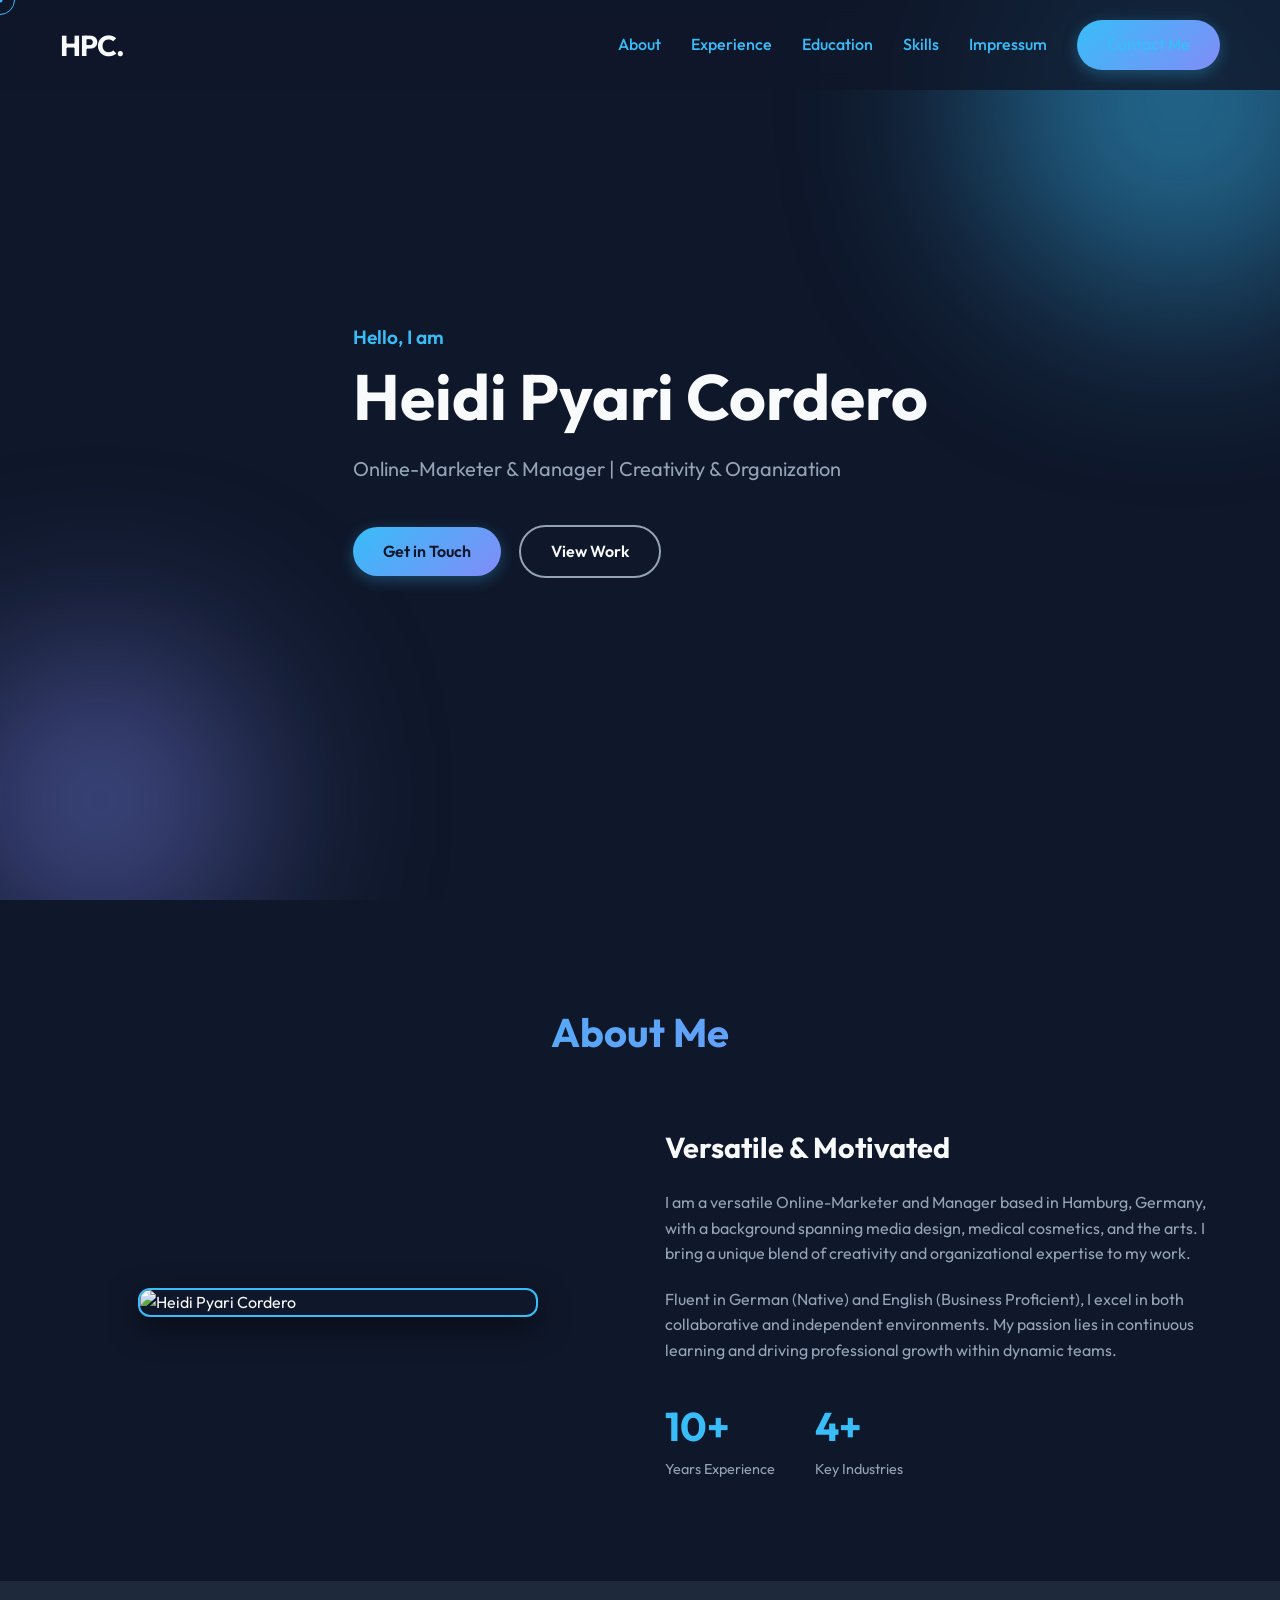
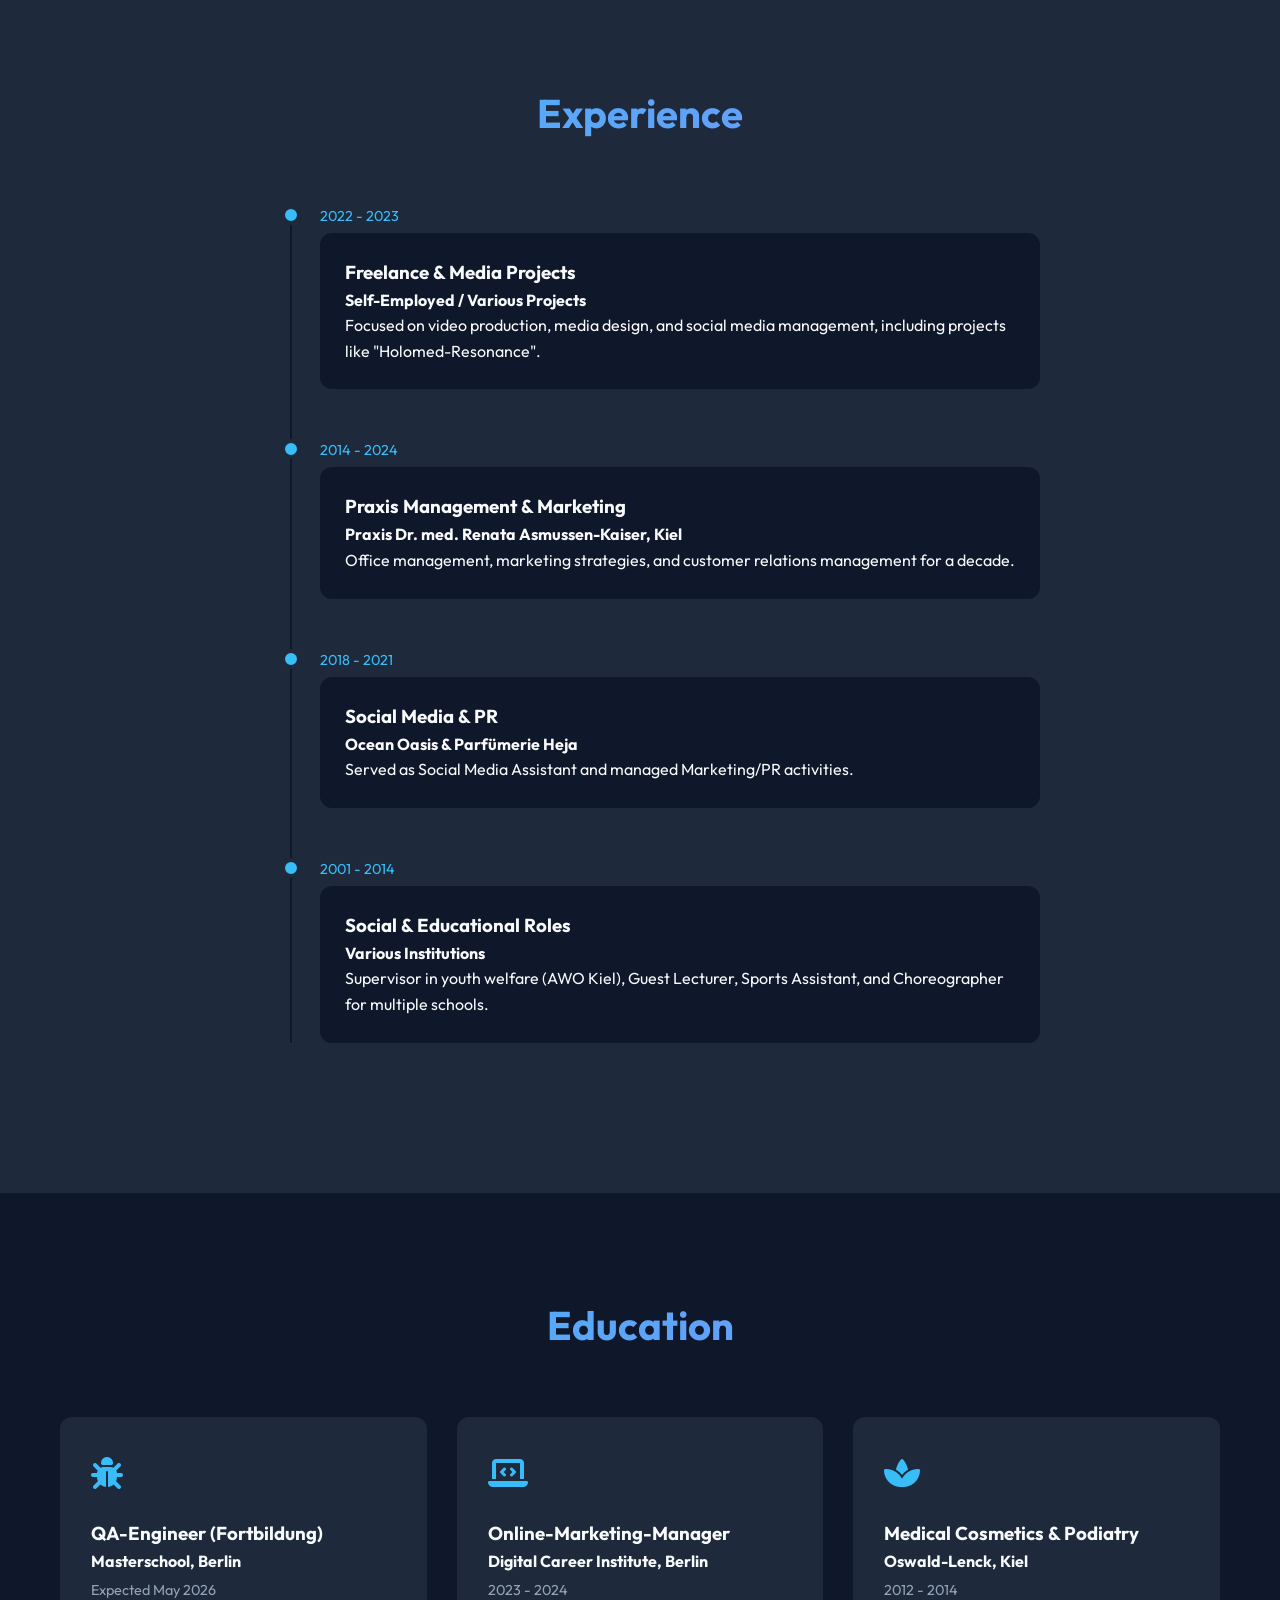
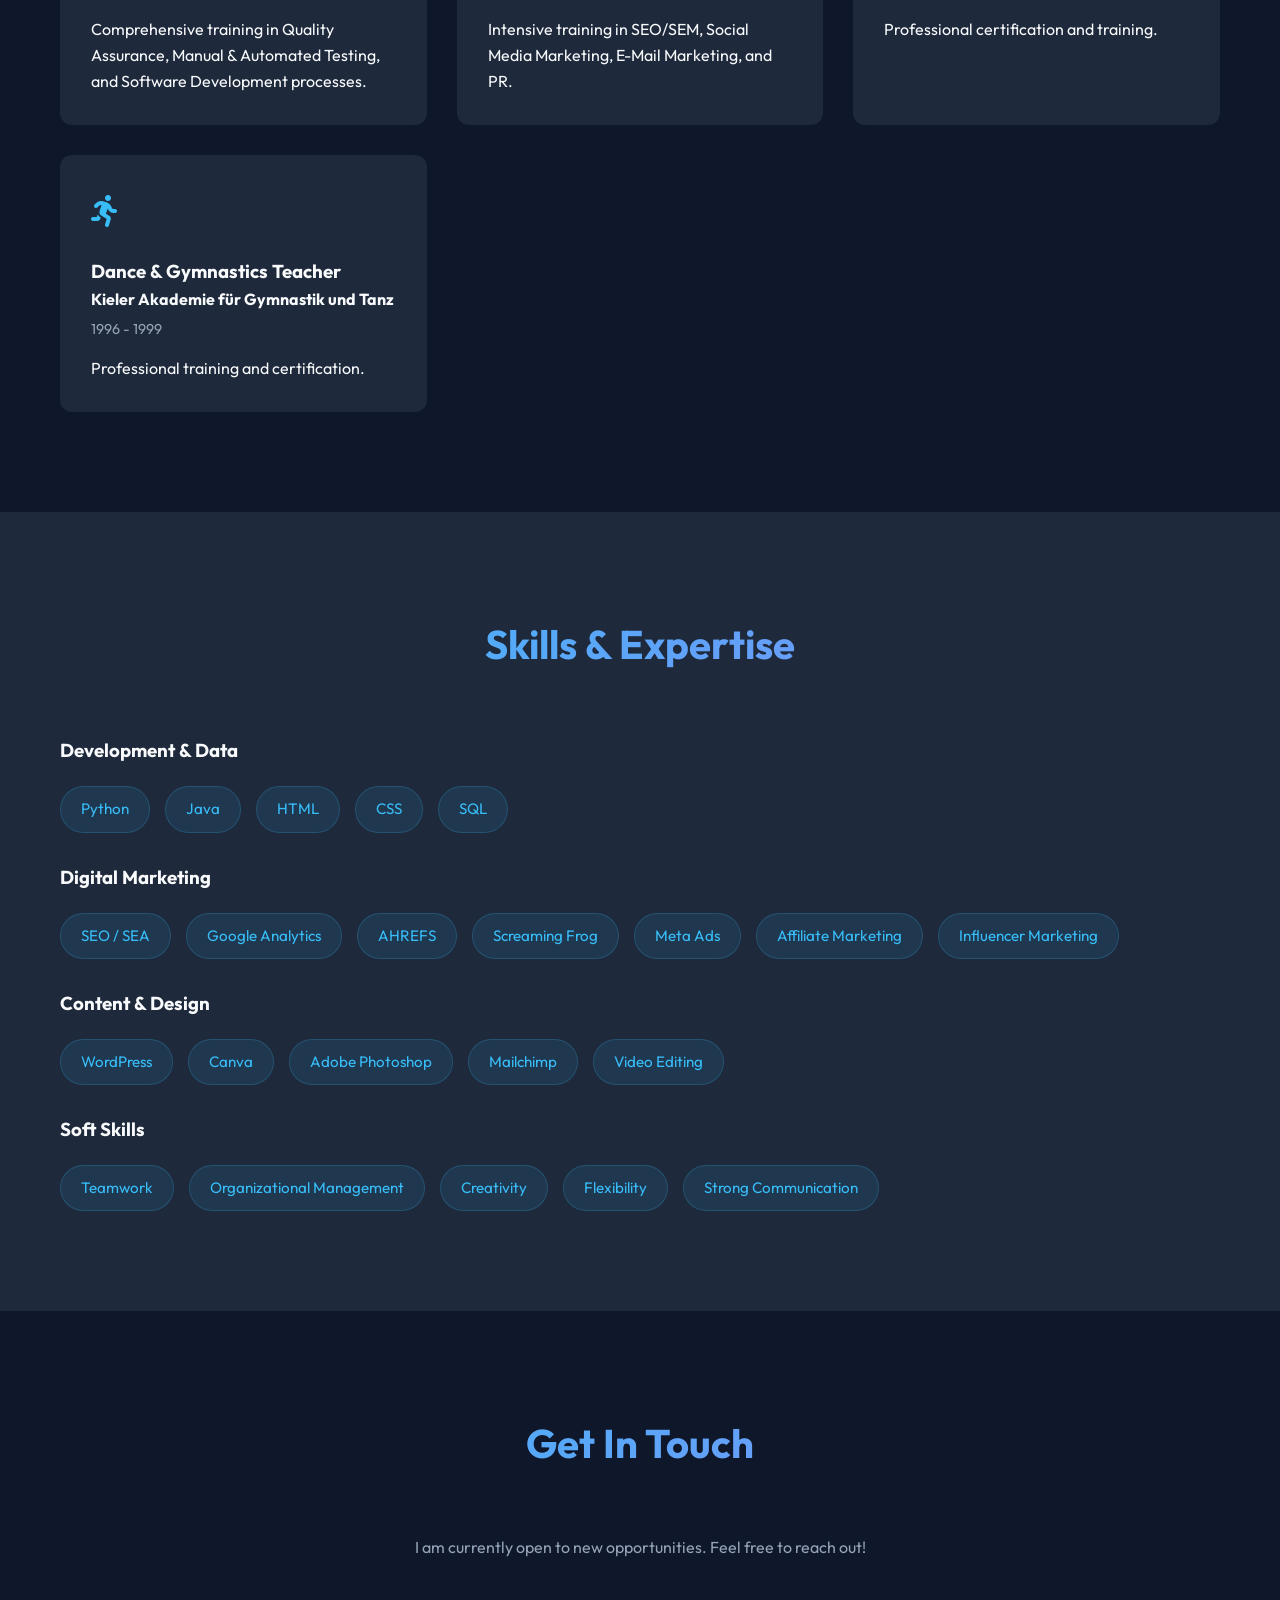
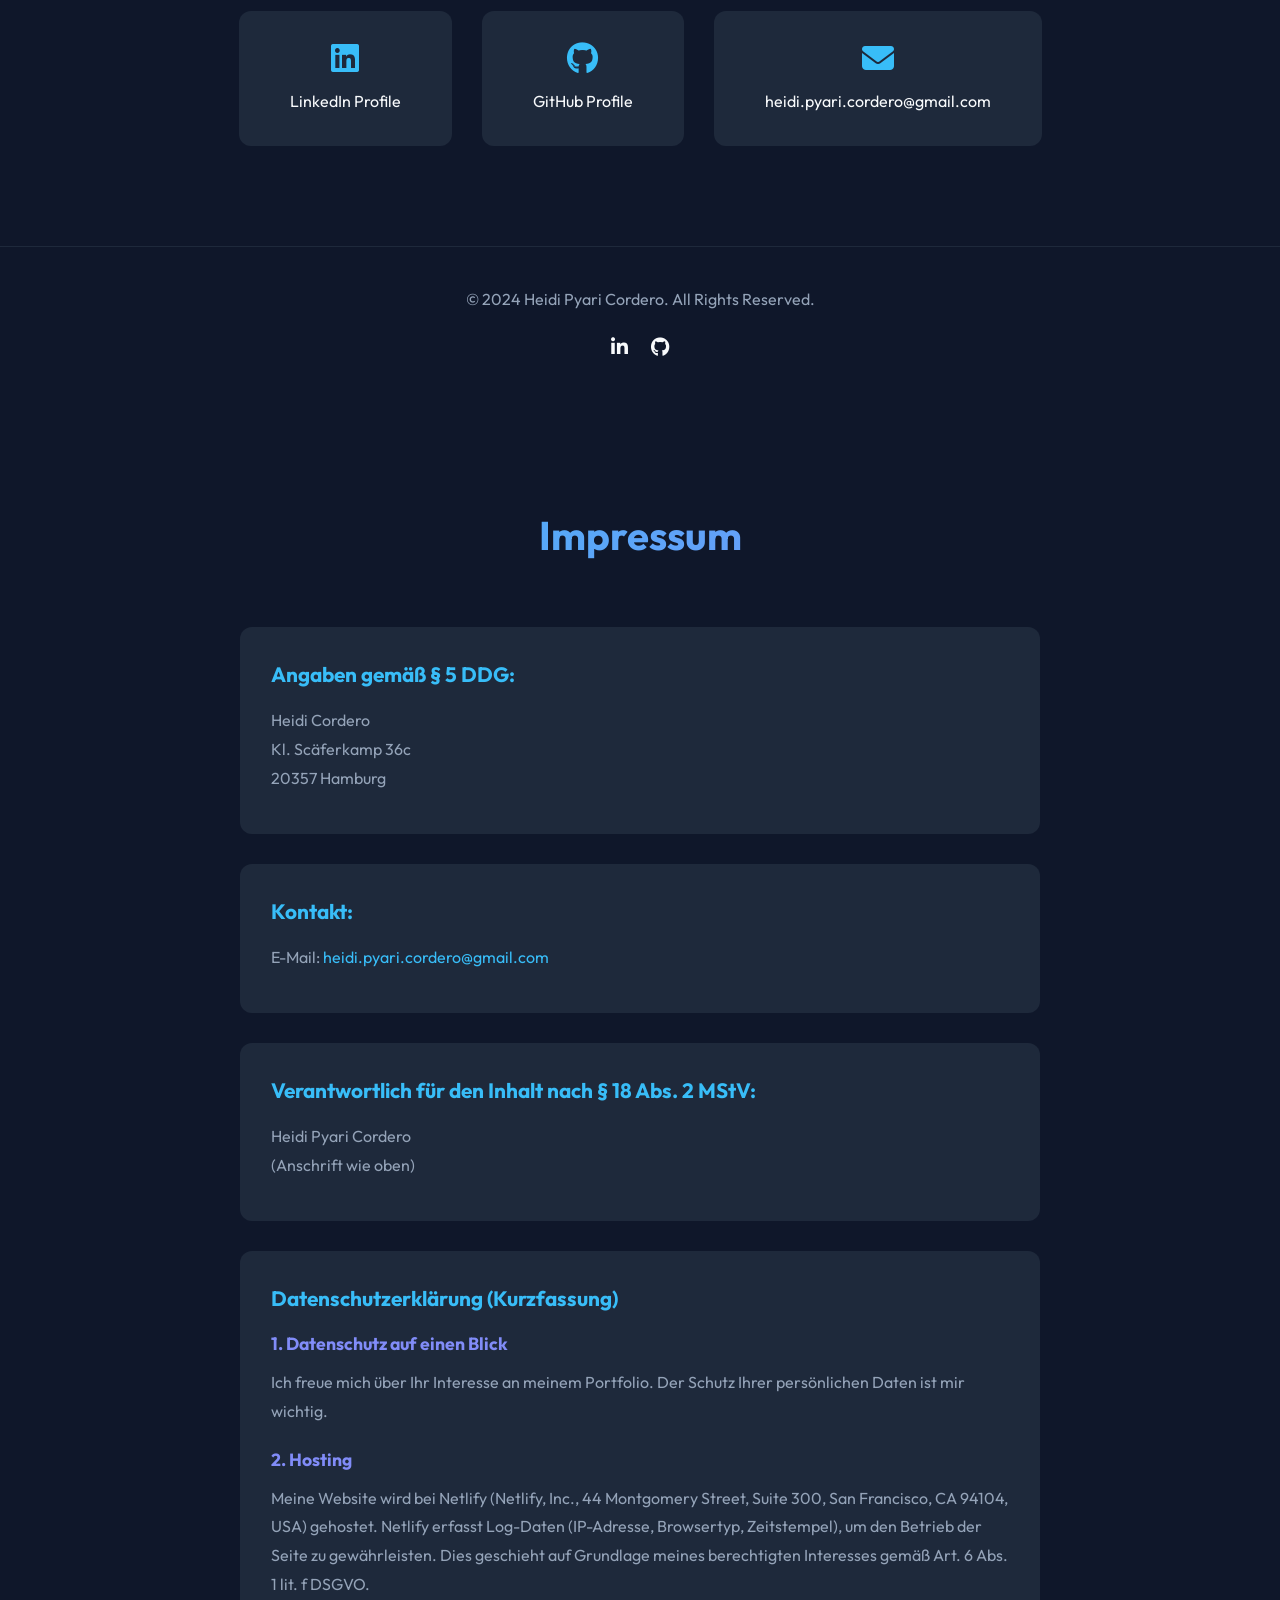
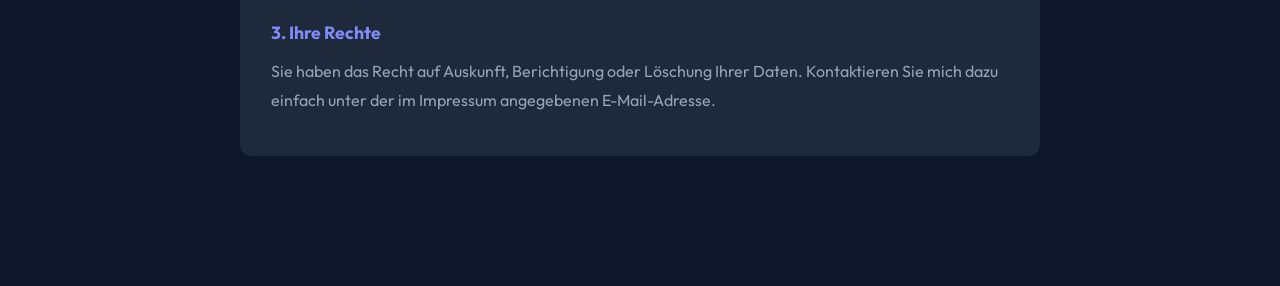
==== commit 75a62fc1: "Add legal impressum section and update GitHub links - Add complete impressum section with legal info" ====
--- a/index.html
+++ b/index.html
@@ -34,6 +34,7 @@
                 <li><a href="#experience">Experience</a></li>
                 <li><a href="#education">Education</a></li>
                 <li><a href="#skills">Skills</a></li>
+                <li><a href="#impressum">Impressum</a></li>
                 <li><a href="#contact" class="btn-primary">Contact Me</a></li>
             </ul>
             <div class="hamburger">
@@ -255,7 +256,7 @@
                         <i class="fa-brands fa-linkedin"></i>
                         <span>LinkedIn Profile</span>
                     </a>
-                    <a href="https://github.com/heidi-cordero" target="_blank" class="contact-card">
+<a href="https://github.com/heidipyaricordero-create/heidipyaricordero-create" target="_blank" class="contact-card">
                         <i class="fa-brands fa-github"></i>
                         <span>GitHub Profile</span>
                     </a>
@@ -274,10 +275,49 @@
             <div class="social-links">
                 <a href="https://www.linkedin.com/in/heidi-pyari-cordero-824572270/"><i
                         class="fa-brands fa-linkedin-in"></i></a>
-                <a href="https://github.com/heidi-cordero"><i class="fa-brands fa-github"></i></a>
-            </div>
-        </div>
-    </footer>
+                <a href="https://github.com/heidipyaricordero-create/heidipyaricordero-create"><i class="fa-brands fa-github"></i></a>
+            </div>
+        </div>
+</footer>
+
+    <section id="impressum" class="section">
+        <div class="container">
+            <h2 class="section-title">Impressum</h2>
+            <div class="impressum-content reveal">
+                <div class="impressum-section">
+                    <h3>Angaben gemäß § 5 DDG:</h3>
+                    <p>Heidi Cordero<br>
+                    Kl. Scäferkamp 36c<br>
+                    20357 Hamburg</p>
+                </div>
+
+                <div class="impressum-section">
+                    <h3>Kontakt:</h3>
+                    <p>E-Mail: <a href="mailto:heidi.pyari.cordero@gmail.com">heidi.pyari.cordero@gmail.com</a></p>
+                </div>
+
+                <div class="impressum-section">
+                    <h3>Verantwortlich für den Inhalt nach § 18 Abs. 2 MStV:</h3>
+                    <p>Heidi Pyari Cordero<br>
+                    (Anschrift wie oben)</p>
+                </div>
+
+                <div class="impressum-section">
+                    <h3>Datenschutzerklärung (Kurzfassung)</h3>
+                    <div class="privacy-content">
+                        <h4>1. Datenschutz auf einen Blick</h4>
+                        <p>Ich freue mich über Ihr Interesse an meinem Portfolio. Der Schutz Ihrer persönlichen Daten ist mir wichtig.</p>
+                        
+                        <h4>2. Hosting</h4>
+                        <p>Meine Website wird bei Netlify (Netlify, Inc., 44 Montgomery Street, Suite 300, San Francisco, CA 94104, USA) gehostet. Netlify erfasst Log-Daten (IP-Adresse, Browsertyp, Zeitstempel), um den Betrieb der Seite zu gewährleisten. Dies geschieht auf Grundlage meines berechtigten Interesses gemäß Art. 6 Abs. 1 lit. f DSGVO.</p>
+                        
+                        <h4>3. Ihre Rechte</h4>
+                        <p>Sie haben das Recht auf Auskunft, Berichtigung oder Löschung Ihrer Daten. Kontaktieren Sie mich dazu einfach unter der im Impressum angegebenen E-Mail-Adresse.</p>
+                    </div>
+                </div>
+            </div>
+        </div>
+    </section>
 
     <script src="script.js"></script>
 </body>
--- a/styles.css
+++ b/styles.css
@@ -468,6 +468,57 @@
 .contact-card i {
     font-size: 2rem;
     color: var(--primary);
+}
+
+/* Impressum */
+.impressum-content {
+    max-width: 800px;
+    margin: 0 auto;
+}
+
+.impressum-section {
+    background: var(--bg-alt);
+    padding: 30px;
+    border-radius: var(--radius);
+    margin-bottom: 30px;
+    border: 1px solid transparent;
+    transition: var(--transition);
+}
+
+.impressum-section:hover {
+    border-color: var(--primary);
+}
+
+.impressum-section h3 {
+    color: var(--primary);
+    margin-bottom: 15px;
+    font-size: 1.3rem;
+}
+
+.impressum-section p {
+    color: var(--text-muted);
+    line-height: 1.8;
+    margin-bottom: 10px;
+}
+
+.impressum-section a {
+    color: var(--primary);
+    text-decoration: none;
+    transition: var(--transition);
+}
+
+.impressum-section a:hover {
+    text-decoration: underline;
+}
+
+.privacy-content h4 {
+    color: var(--secondary);
+    margin: 20px 0 10px 0;
+    font-size: 1.1rem;
+}
+
+.privacy-content h4:first-child {
+    margin-top: 0;
 }
 
 /* Footer */
@@ -722,4 +773,17 @@
     .contact-card {
         padding: 20px 25px;
     }
+
+    /* Impressum Mobile */
+    .impressum-section {
+        padding: 20px;
+    }
+
+    .impressum-section h3 {
+        font-size: 1.2rem;
+    }
+
+    .privacy-content h4 {
+        font-size: 1rem;
+    }
 }
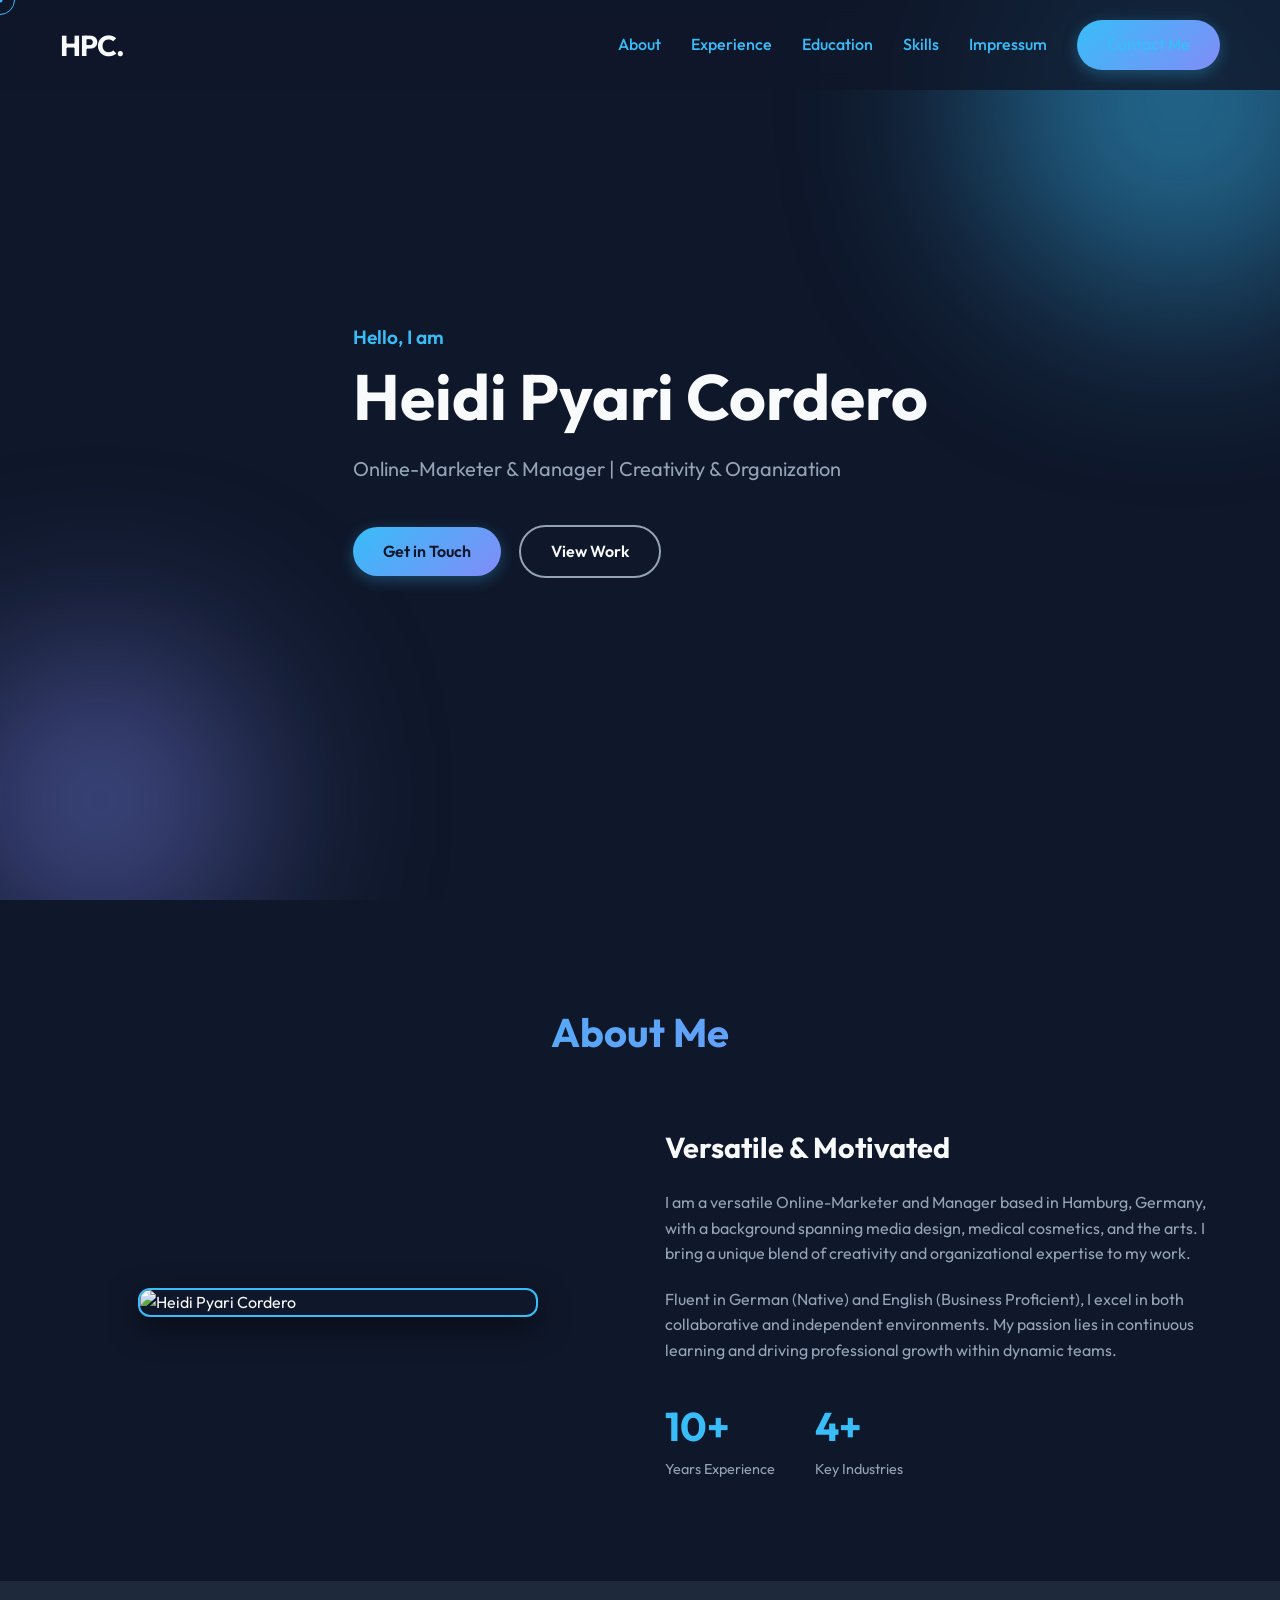
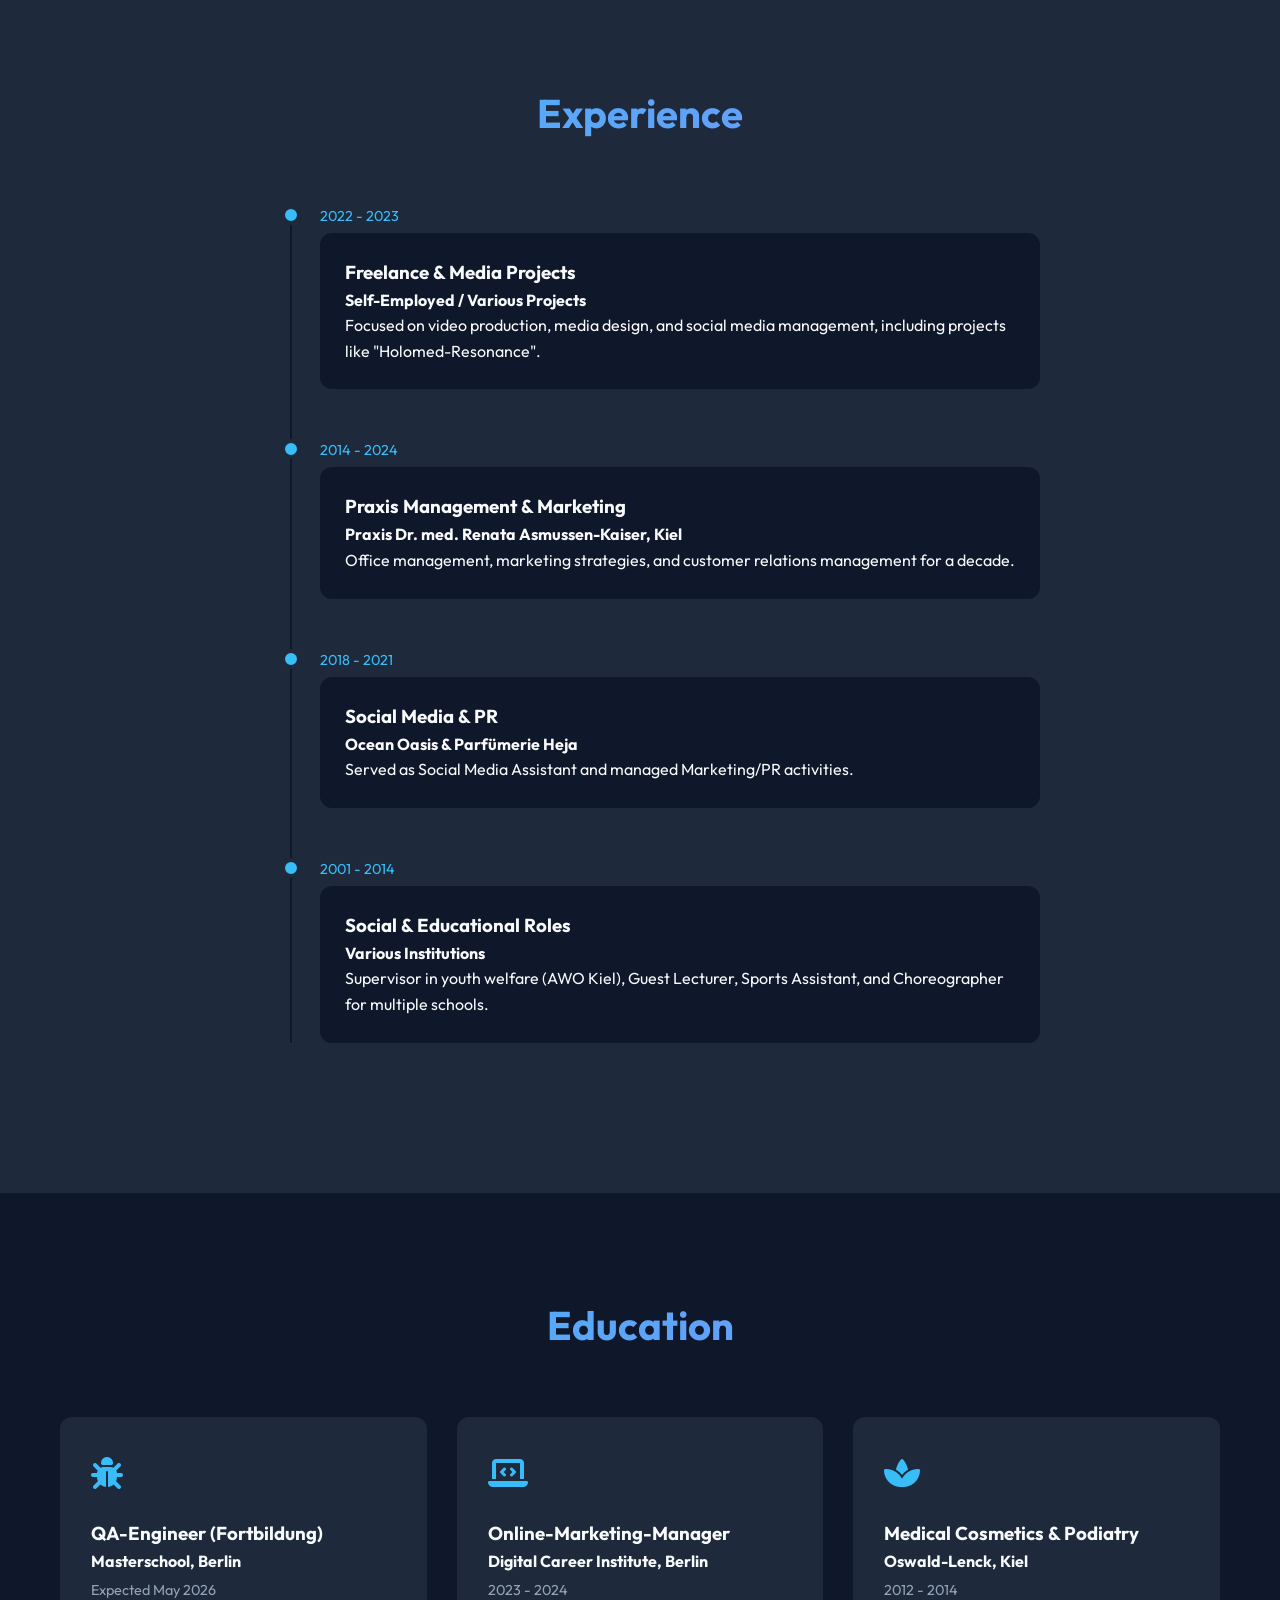
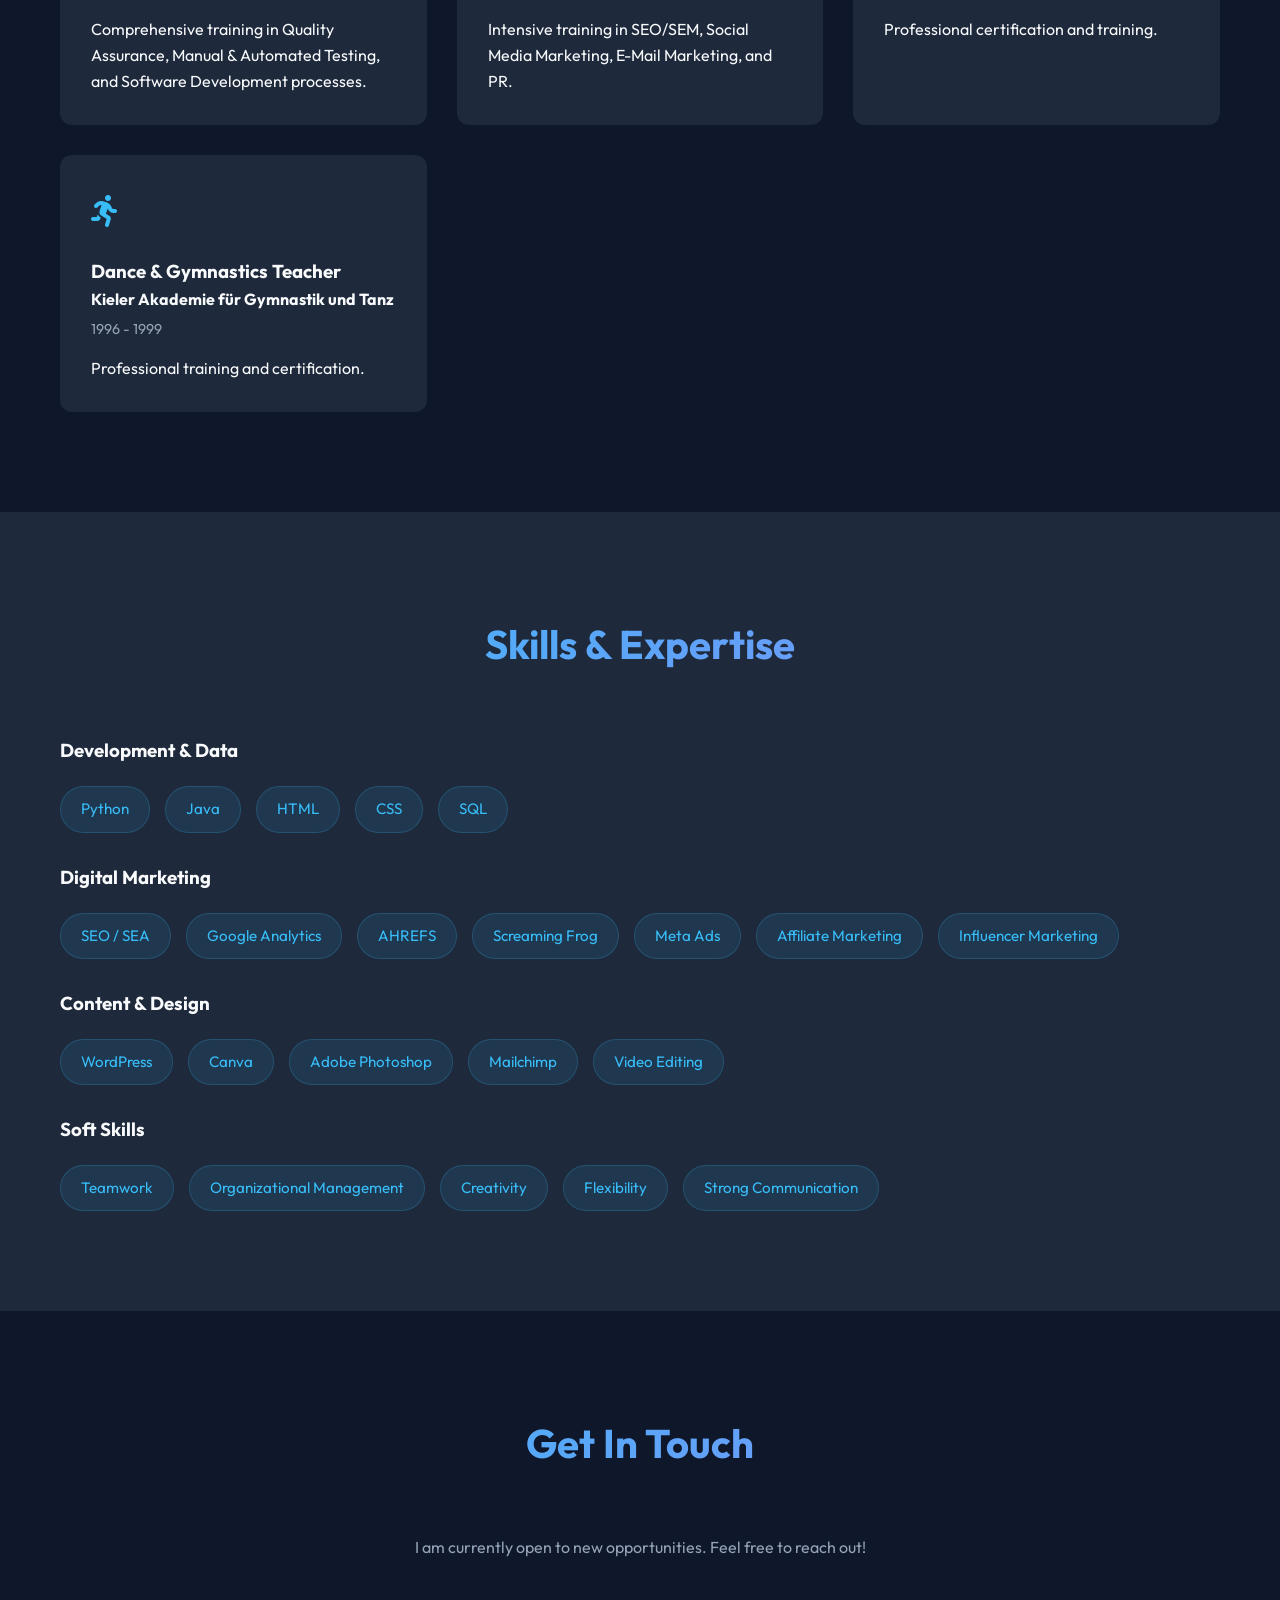
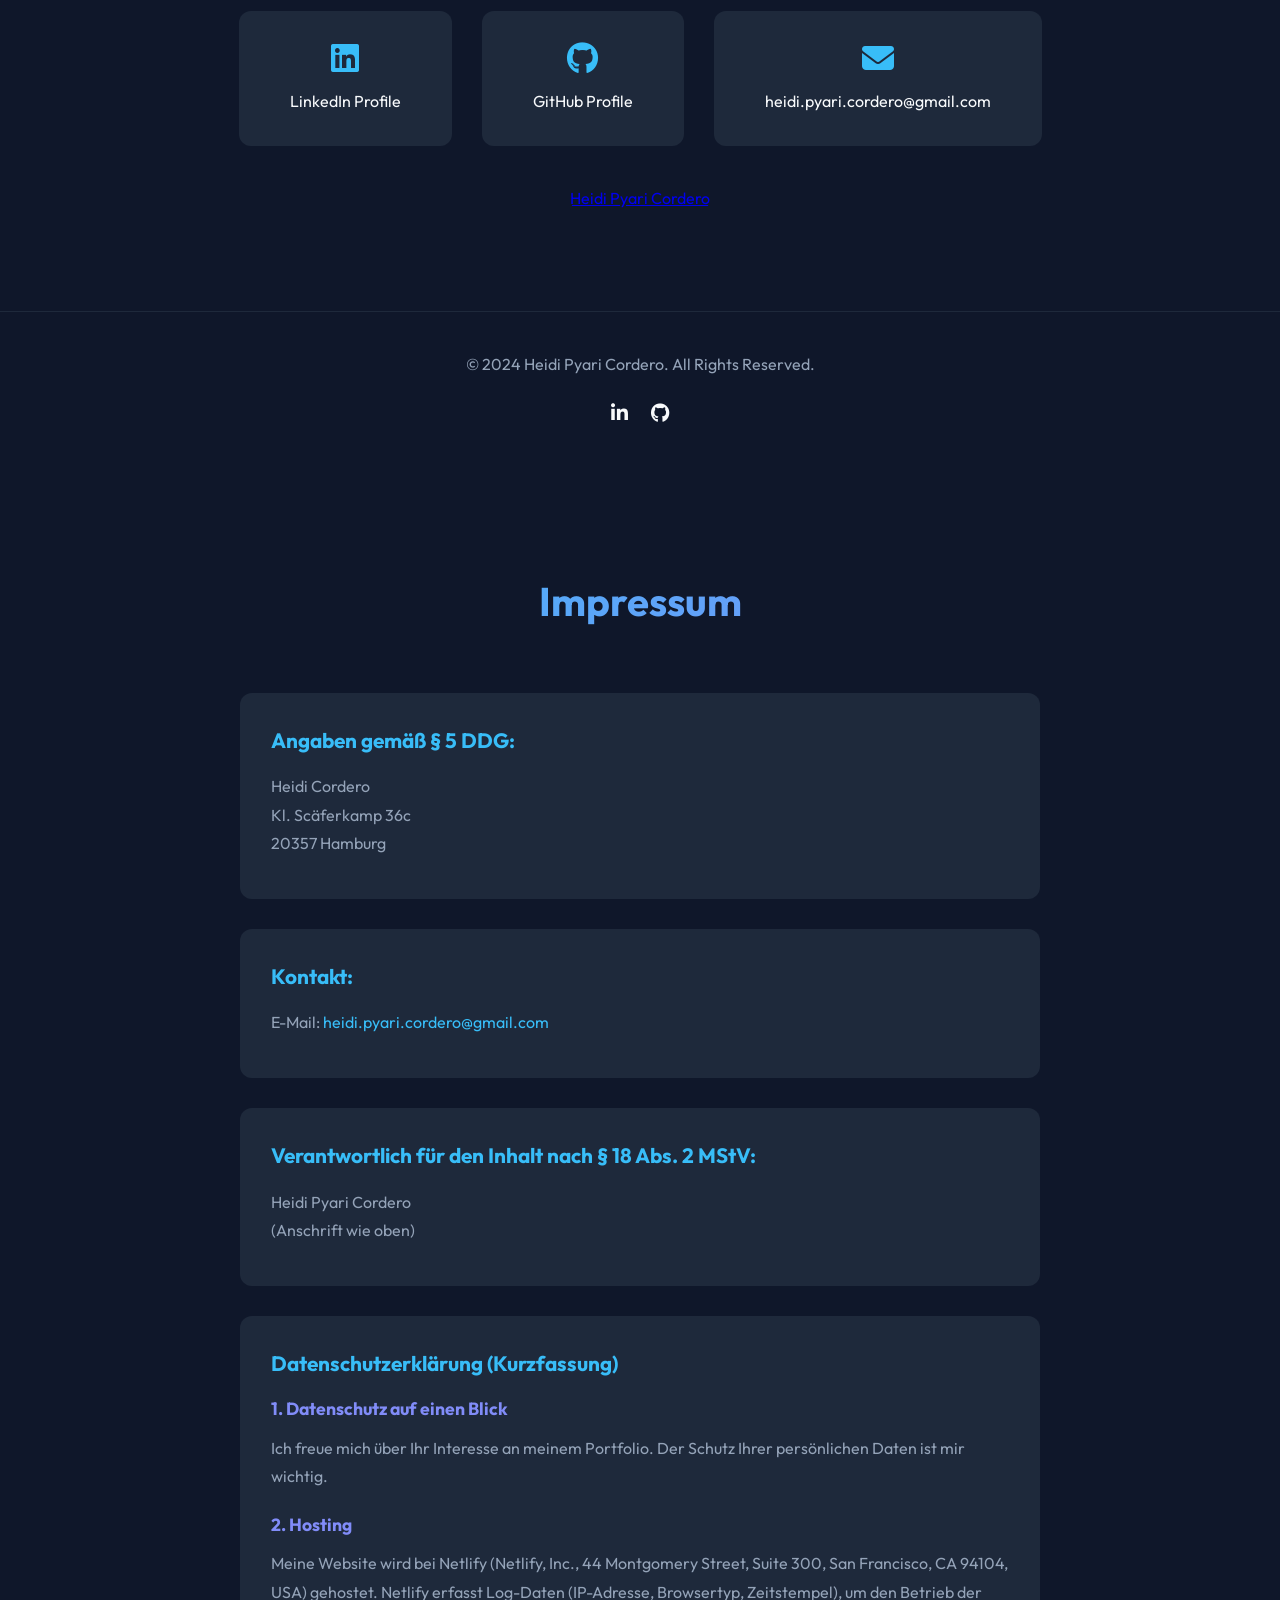
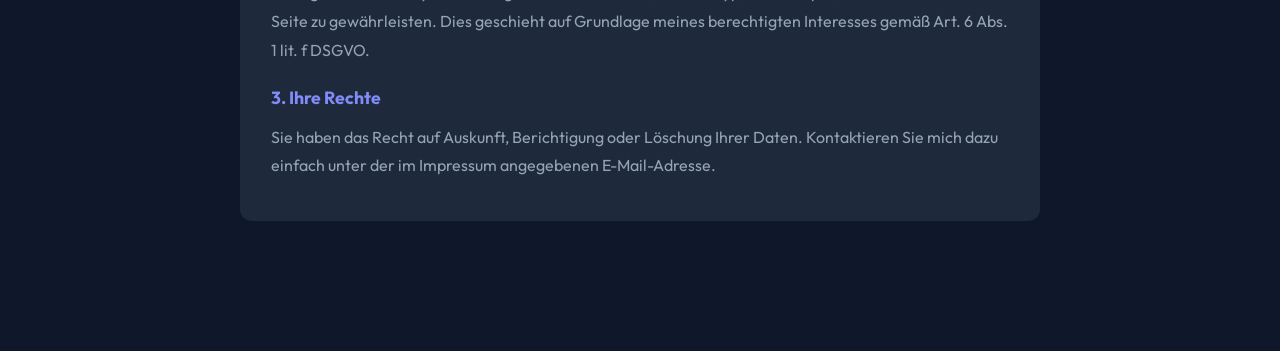
==== commit 10e3ac65: "Add LinkedIn profile badge to contact section - Integrate LinkedIn badge script and HTML - Add respo" ====
--- a/index.html
+++ b/index.html
@@ -249,7 +249,7 @@
             <h2 class="section-title">Get In Touch</h2>
             <p class="contact-intro">I am currently open to new opportunities. Feel free to reach out!</p>
 
-            <div class="contact-content reveal">
+<div class="contact-content reveal">
                 <div class="contact-info">
                     <a href="https://www.linkedin.com/in/heidi-pyari-cordero-824572270/" target="_blank"
                         class="contact-card">
@@ -265,6 +265,9 @@
                         <span>heidi.pyari.cordero@gmail.com</span>
                     </a>
                 </div>
+                <div class="linkedin-badge">
+                    <div class="badge-base LI-profile-badge" data-locale="de_DE" data-size="medium" data-theme="dark" data-type="VERTICAL" data-vanity="heidi-pyari-cordero-824572270" data-version="v1"><a class="badge-base__link LI-simple-link" href="https://de.linkedin.com/in/heidi-pyari-cordero-824572270?trk=profile-badge">Heidi Pyari Cordero</a></div>
+                </div>
             </div>
         </div>
     </section>
@@ -320,6 +323,7 @@
     </section>
 
     <script src="script.js"></script>
+    <script src="https://platform.linkedin.com/badges/js/profile.js" async defer type="text/javascript"></script>
 </body>
 
 </html>
--- a/styles.css
+++ b/styles.css
@@ -468,6 +468,18 @@
 .contact-card i {
     font-size: 2rem;
     color: var(--primary);
+}
+
+/* LinkedIn Badge */
+.linkedin-badge {
+    margin-top: 40px;
+    display: flex;
+    justify-content: center;
+}
+
+.LI-profile-badge {
+    border-radius: var(--radius);
+    overflow: hidden;
 }
 
 /* Impressum */
@@ -786,4 +798,9 @@
     .privacy-content h4 {
         font-size: 1rem;
     }
+
+    /* LinkedIn Badge Mobile */
+    .linkedin-badge {
+        margin-top: 30px;
+    }
 }
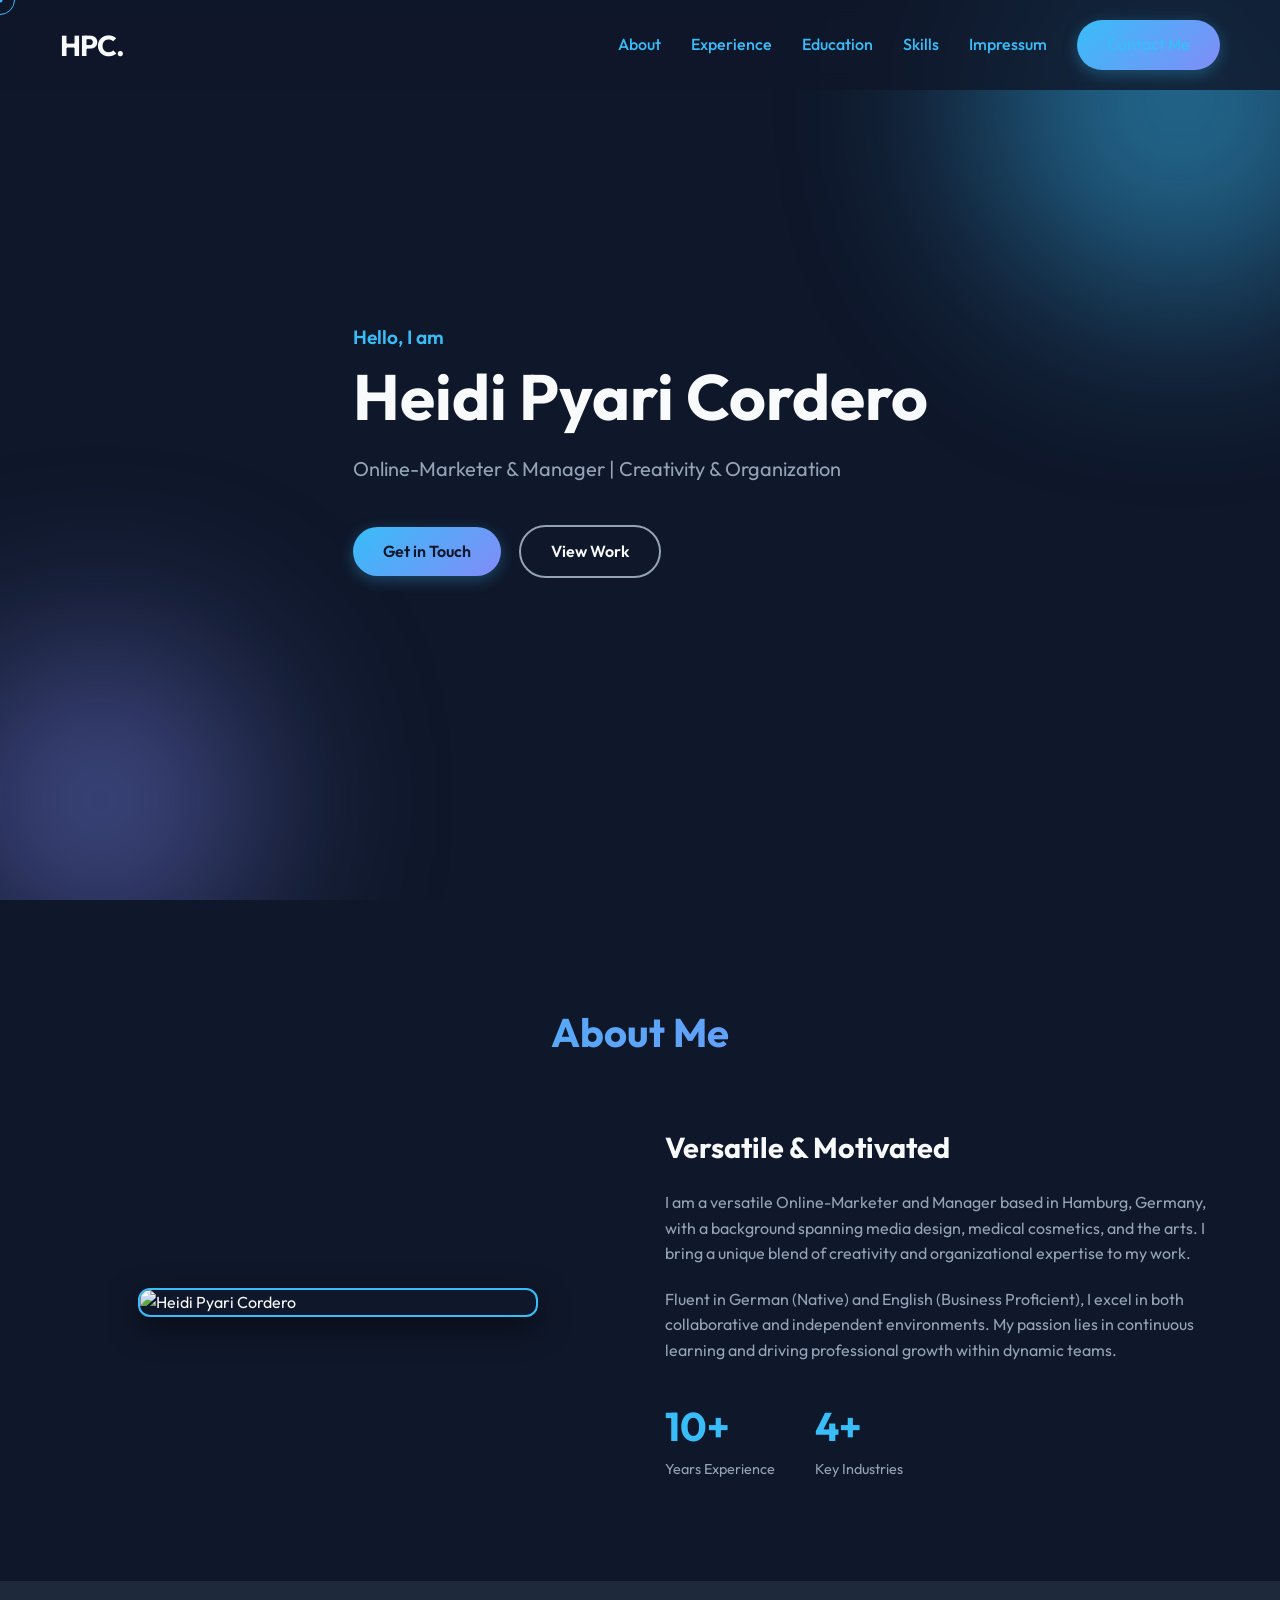
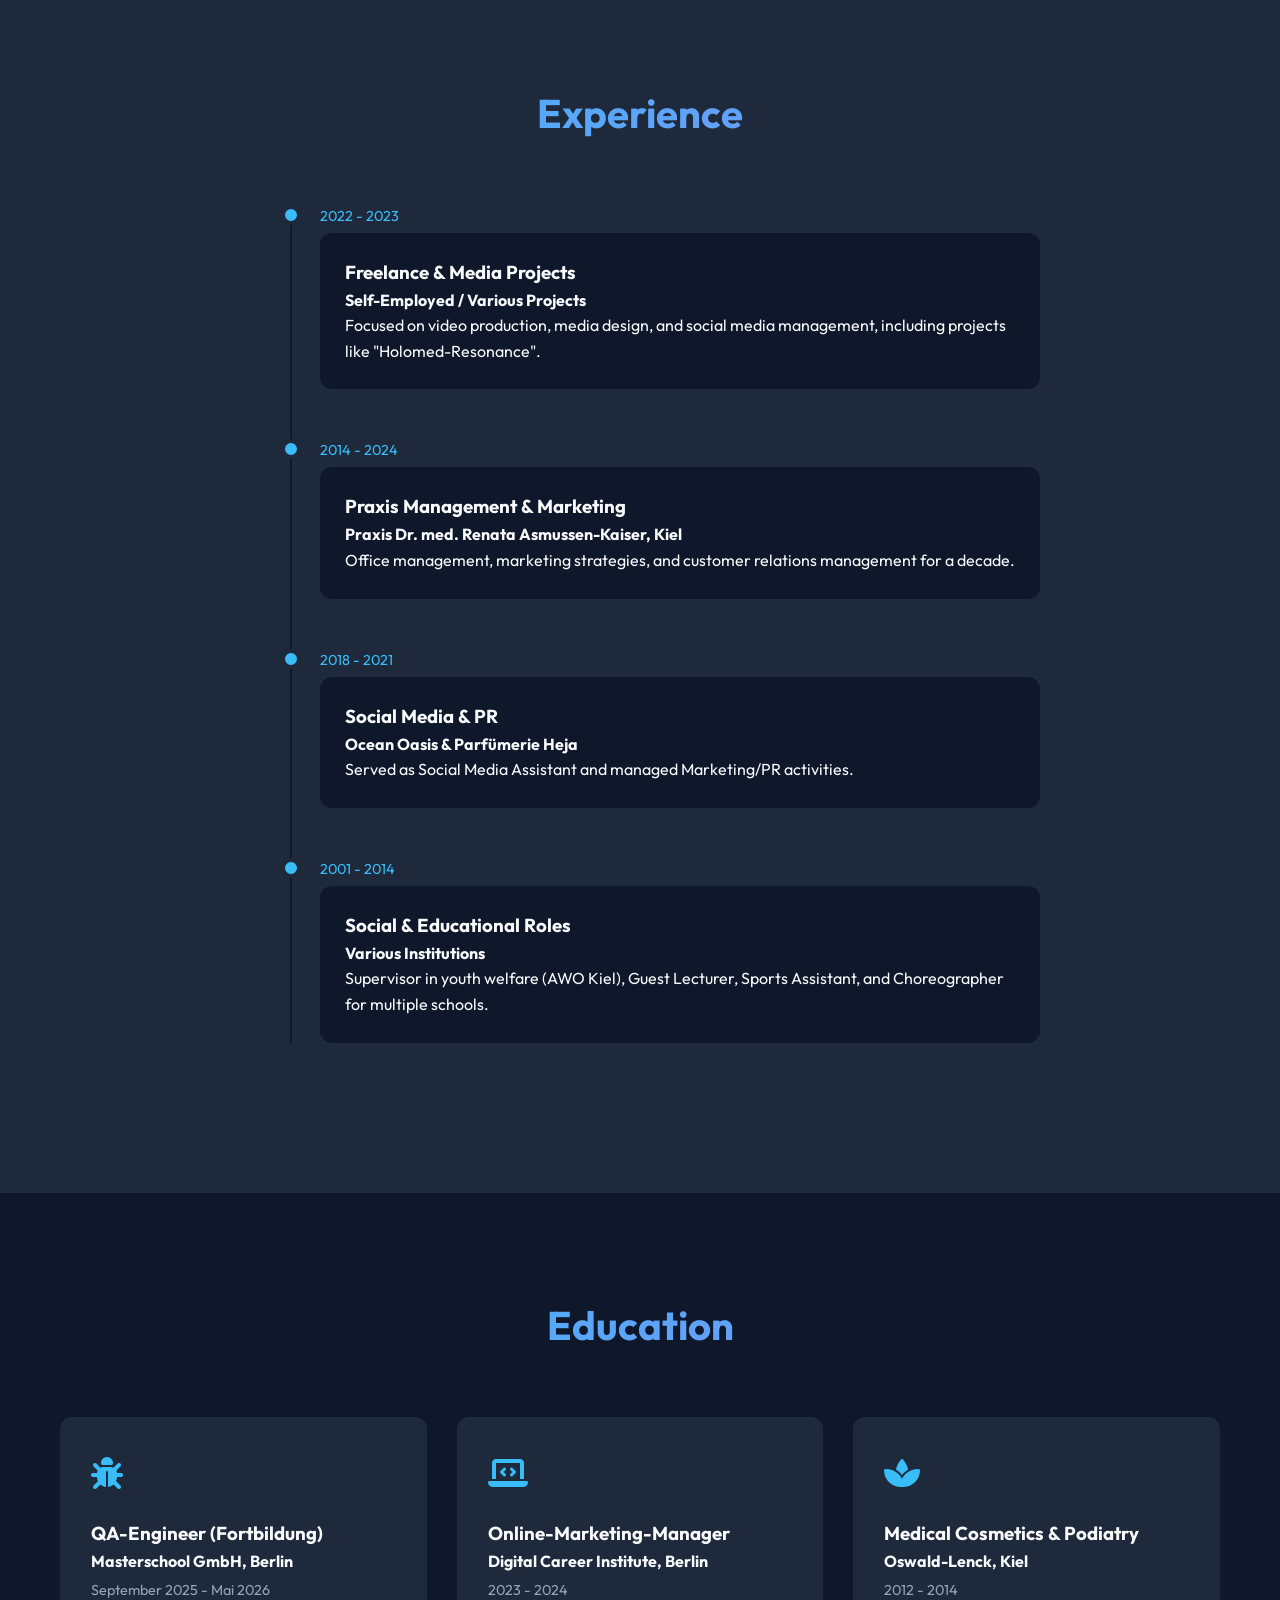
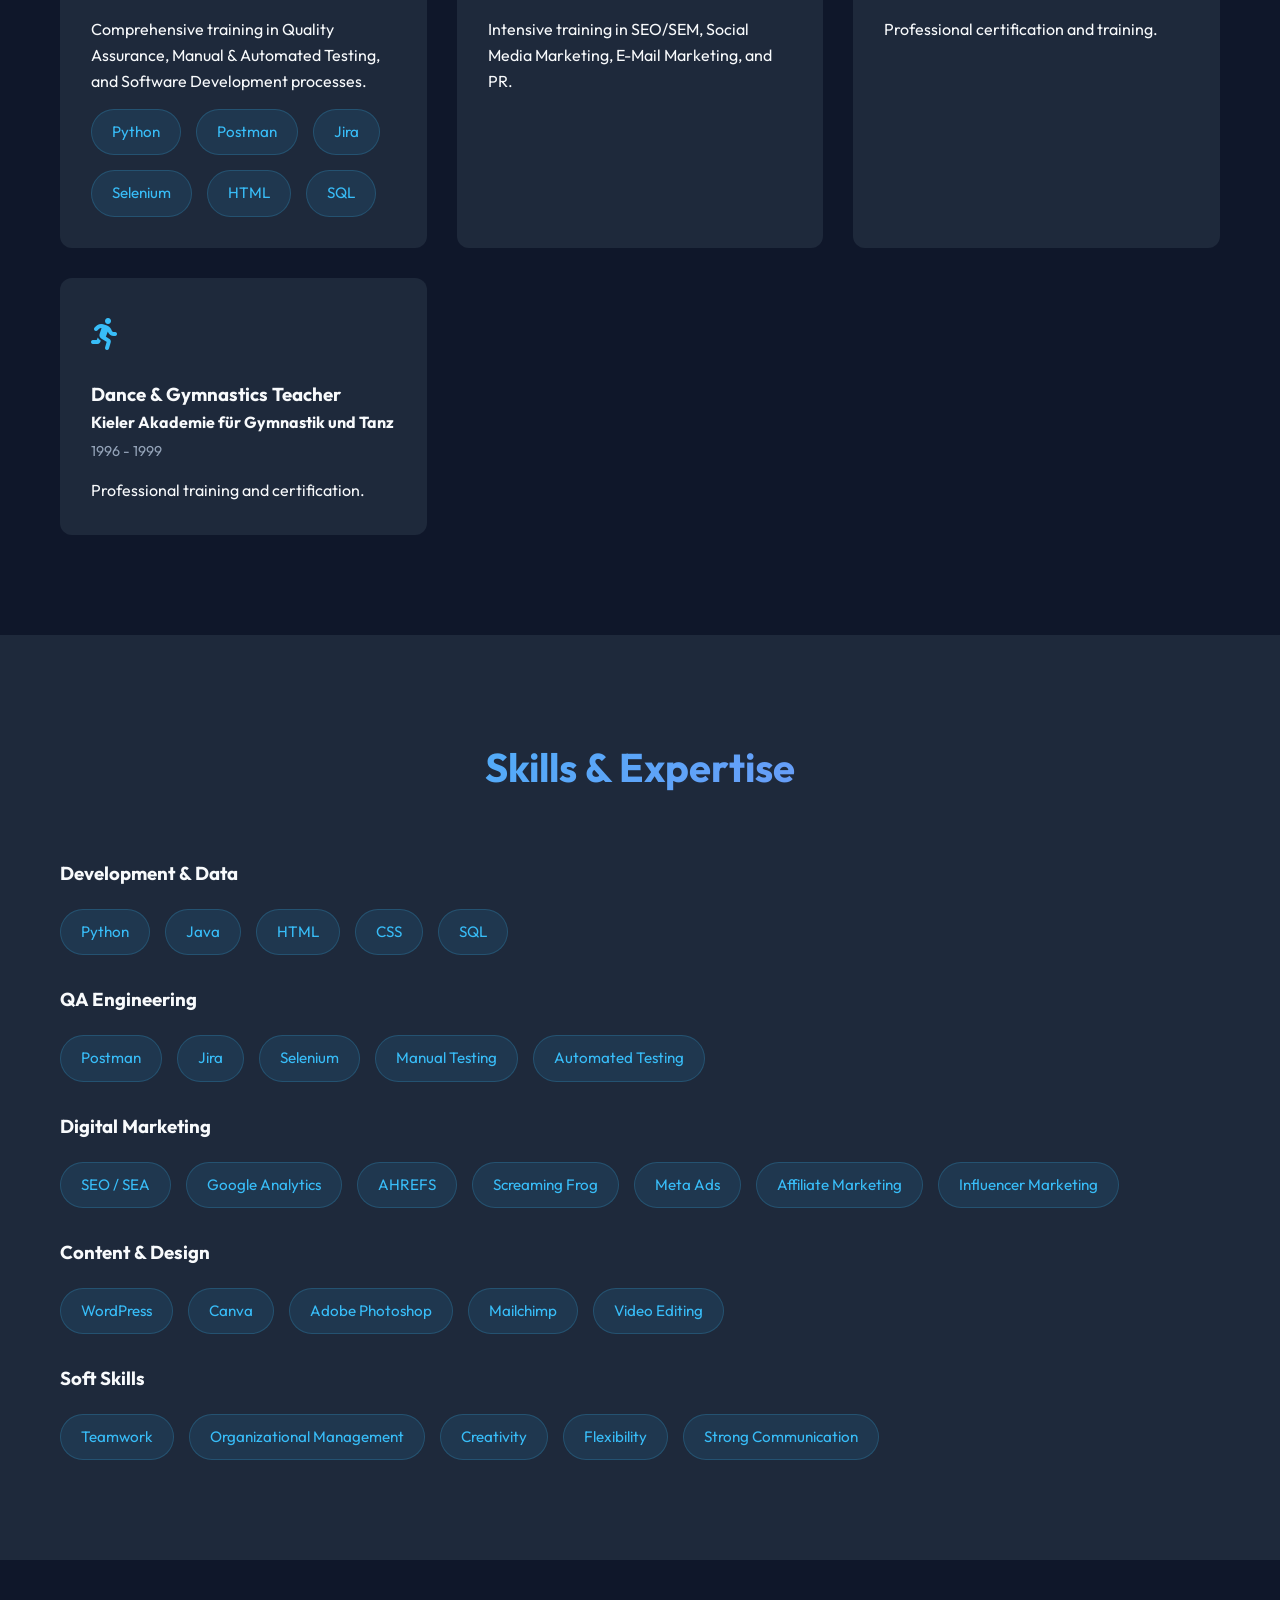
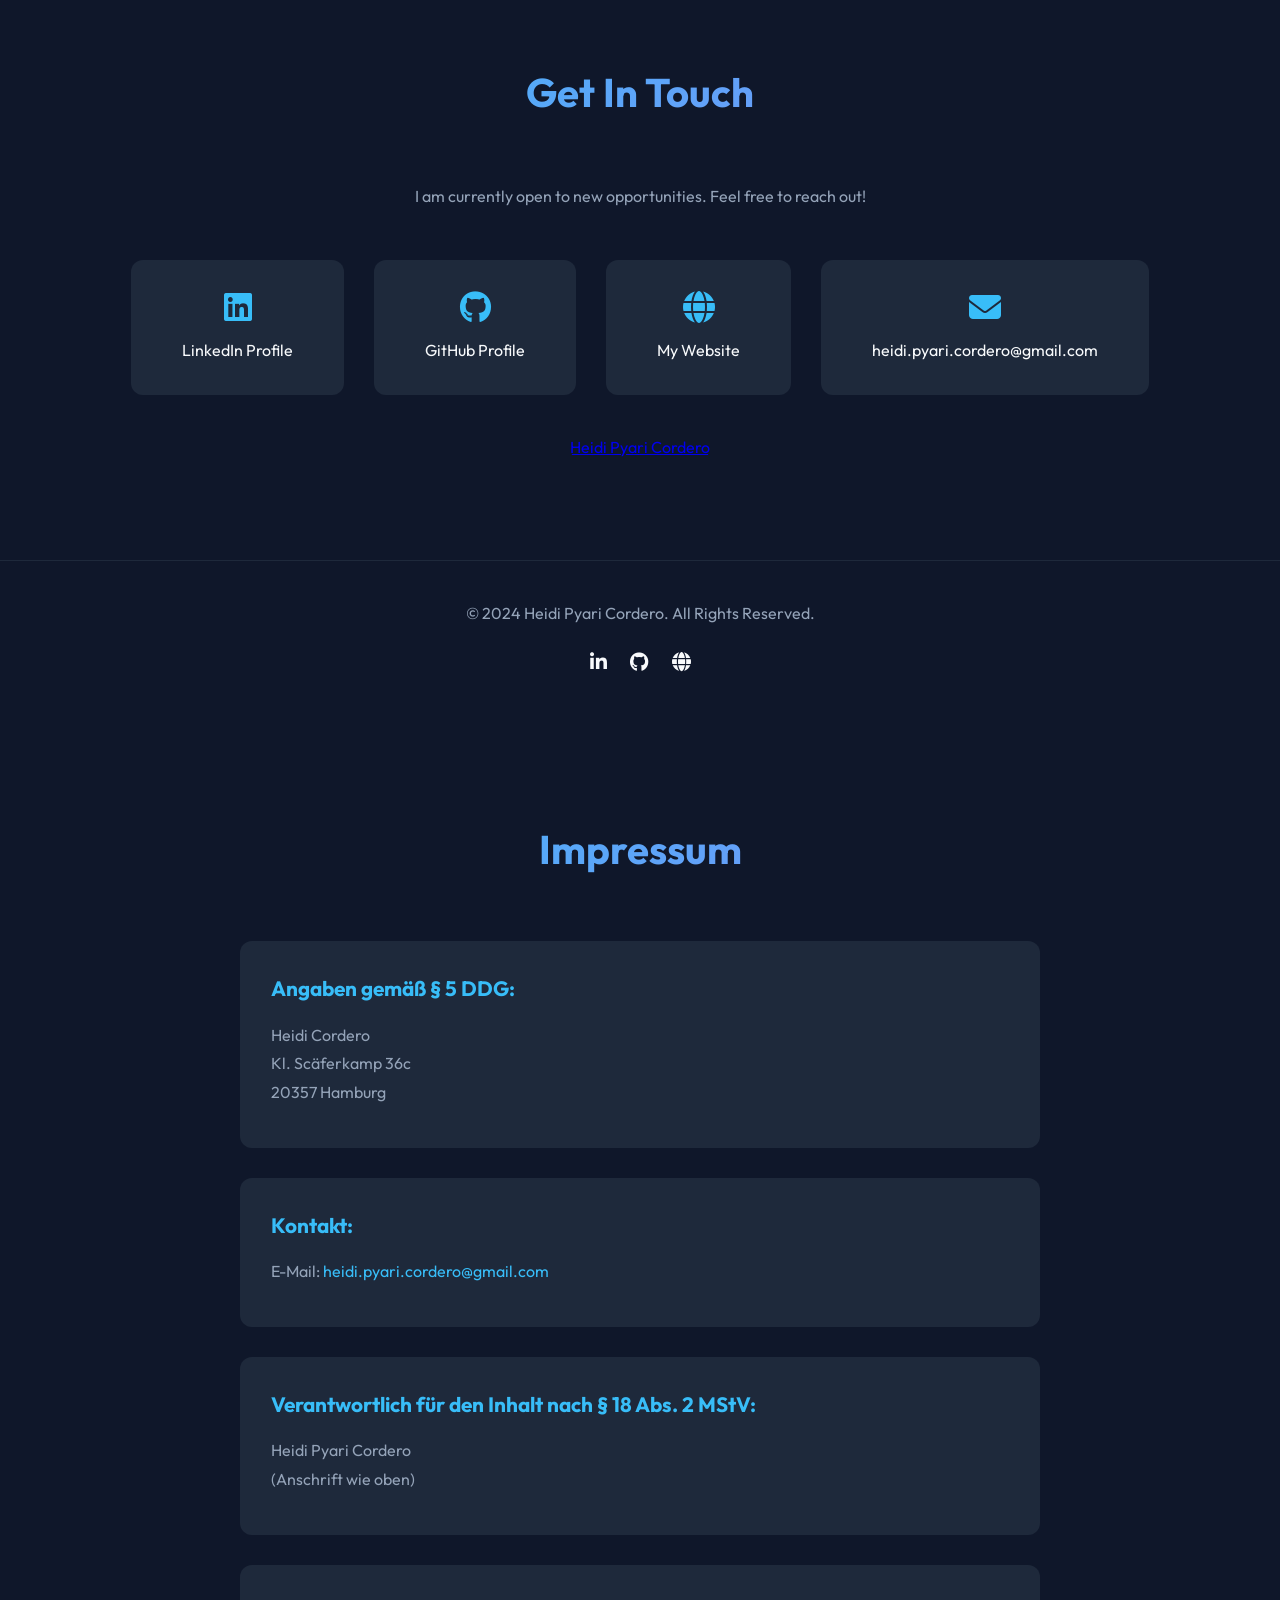
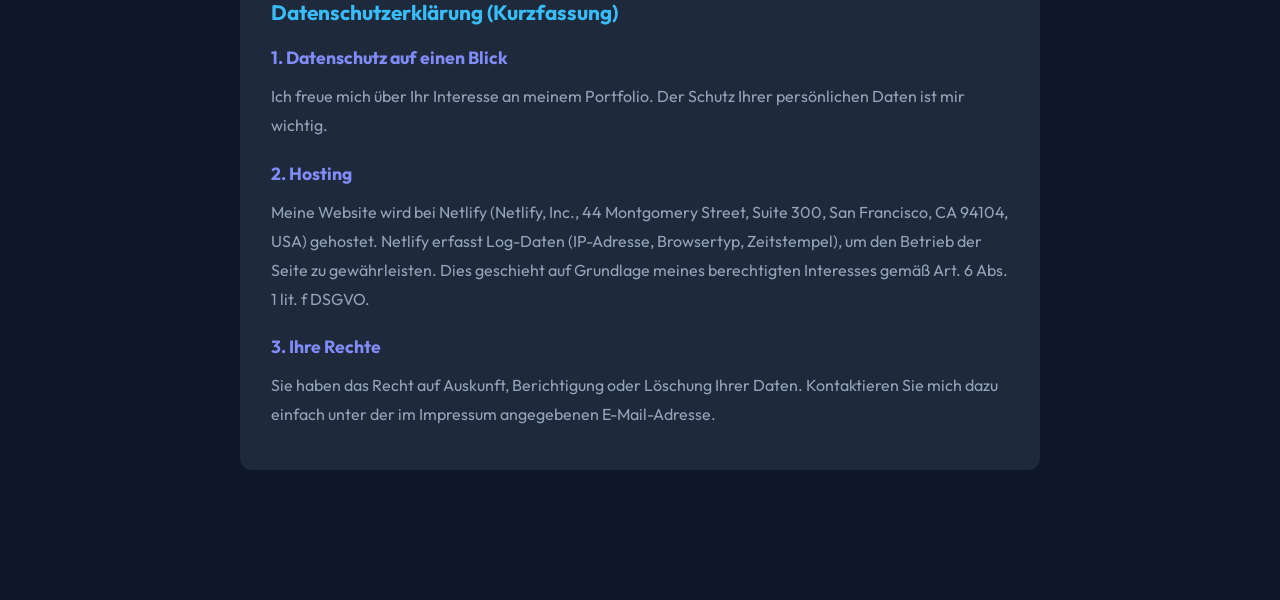
==== commit b55a7730: "Update portfolio with CV improvements - Update QA Engineer course: Sept 2025 - May 2026 at Mastersch" ====
--- a/index.html
+++ b/index.html
@@ -152,13 +152,20 @@
             <h2 class="section-title">Education</h2>
             <div class="cards-grid">
 
-                <div class="card reveal">
+<div class="card reveal">
                     <div class="card-icon"><i class="fa-solid fa-bug"></i></div>
                     <h3>QA-Engineer (Fortbildung)</h3>
-                    <h4>Masterschool, Berlin</h4>
-                    <p class="date">Expected May 2026</p>
-                    <p>Comprehensive training in Quality Assurance, Manual & Automated Testing, and Software Development
-                        processes.</p>
+                    <h4>Masterschool GmbH, Berlin</h4>
+                    <p class="date">September 2025 - Mai 2026</p>
+                    <p>Comprehensive training in Quality Assurance, Manual & Automated Testing, and Software Development processes.</p>
+                    <div class="skill-tags" style="margin-top: 15px;">
+                        <span>Python</span>
+                        <span>Postman</span>
+                        <span>Jira</span>
+                        <span>Selenium</span>
+                        <span>HTML</span>
+                        <span>SQL</span>
+                    </div>
                 </div>
 
                 <div class="card reveal">
@@ -194,7 +201,7 @@
             <h2 class="section-title">Skills & Expertise</h2>
             <div class="skills-wrapper reveal">
 
-                <div class="skill-category">
+<div class="skill-category">
                     <h3>Development & Data</h3>
                     <div class="skill-tags">
                         <span>Python</span>
@@ -202,6 +209,17 @@
                         <span>HTML</span>
                         <span>CSS</span>
                         <span>SQL</span>
+                    </div>
+                </div>
+
+                <div class="skill-category" style="margin-top: 30px;">
+                    <h3>QA Engineering</h3>
+                    <div class="skill-tags">
+                        <span>Postman</span>
+                        <span>Jira</span>
+                        <span>Selenium</span>
+                        <span>Manual Testing</span>
+                        <span>Automated Testing</span>
                     </div>
                 </div>
 
@@ -251,14 +269,18 @@
 
 <div class="contact-content reveal">
                 <div class="contact-info">
-                    <a href="https://www.linkedin.com/in/heidi-pyari-cordero-824572270/" target="_blank"
+                    <a href="https://www.linkedin.com/in/heidi-pyari-cordero/" target="_blank"
                         class="contact-card">
                         <i class="fa-brands fa-linkedin"></i>
                         <span>LinkedIn Profile</span>
                     </a>
-<a href="https://github.com/heidipyaricordero-create/heidipyaricordero-create" target="_blank" class="contact-card">
+                    <a href="https://github.com/heidipyaricordero-create" target="_blank" class="contact-card">
                         <i class="fa-brands fa-github"></i>
                         <span>GitHub Profile</span>
+                    </a>
+                    <a href="https://heidipyaricordero.netlify.app" target="_blank" class="contact-card">
+                        <i class="fa-solid fa-globe"></i>
+                        <span>My Website</span>
                     </a>
                     <a href="mailto:heidi.pyari.cordero@gmail.com" class="contact-card">
                         <i class="fa-solid fa-envelope"></i>
@@ -266,19 +288,20 @@
                     </a>
                 </div>
                 <div class="linkedin-badge">
-                    <div class="badge-base LI-profile-badge" data-locale="de_DE" data-size="medium" data-theme="dark" data-type="VERTICAL" data-vanity="heidi-pyari-cordero-824572270" data-version="v1"><a class="badge-base__link LI-simple-link" href="https://de.linkedin.com/in/heidi-pyari-cordero-824572270?trk=profile-badge">Heidi Pyari Cordero</a></div>
-                </div>
-            </div>
-        </div>
-    </section>
-
-    <footer class="footer">
+                    <div class="badge-base LI-profile-badge" data-locale="de_DE" data-size="medium" data-theme="dark" data-type="VERTICAL" data-vanity="heidi-pyari-cordero" data-version="v1"><a class="badge-base__link LI-simple-link" href="https://de.linkedin.com/in/heidi-pyari-cordero?trk=profile-badge">Heidi Pyari Cordero</a></div>
+                </div>
+            </div>
+        </div>
+    </section>
+
+<footer class="footer">
         <div class="container">
             <p>&copy; 2024 Heidi Pyari Cordero. All Rights Reserved.</p>
             <div class="social-links">
-                <a href="https://www.linkedin.com/in/heidi-pyari-cordero-824572270/"><i
+                <a href="https://www.linkedin.com/in/heidi-pyari-cordero/" target="_blank"><i
                         class="fa-brands fa-linkedin-in"></i></a>
-                <a href="https://github.com/heidipyaricordero-create/heidipyaricordero-create"><i class="fa-brands fa-github"></i></a>
+                <a href="https://github.com/heidipyaricordero-create" target="_blank"><i class="fa-brands fa-github"></i></a>
+                <a href="https://heidipyaricordero.netlify.app" target="_blank"><i class="fa-solid fa-globe"></i></a>
             </div>
         </div>
 </footer>
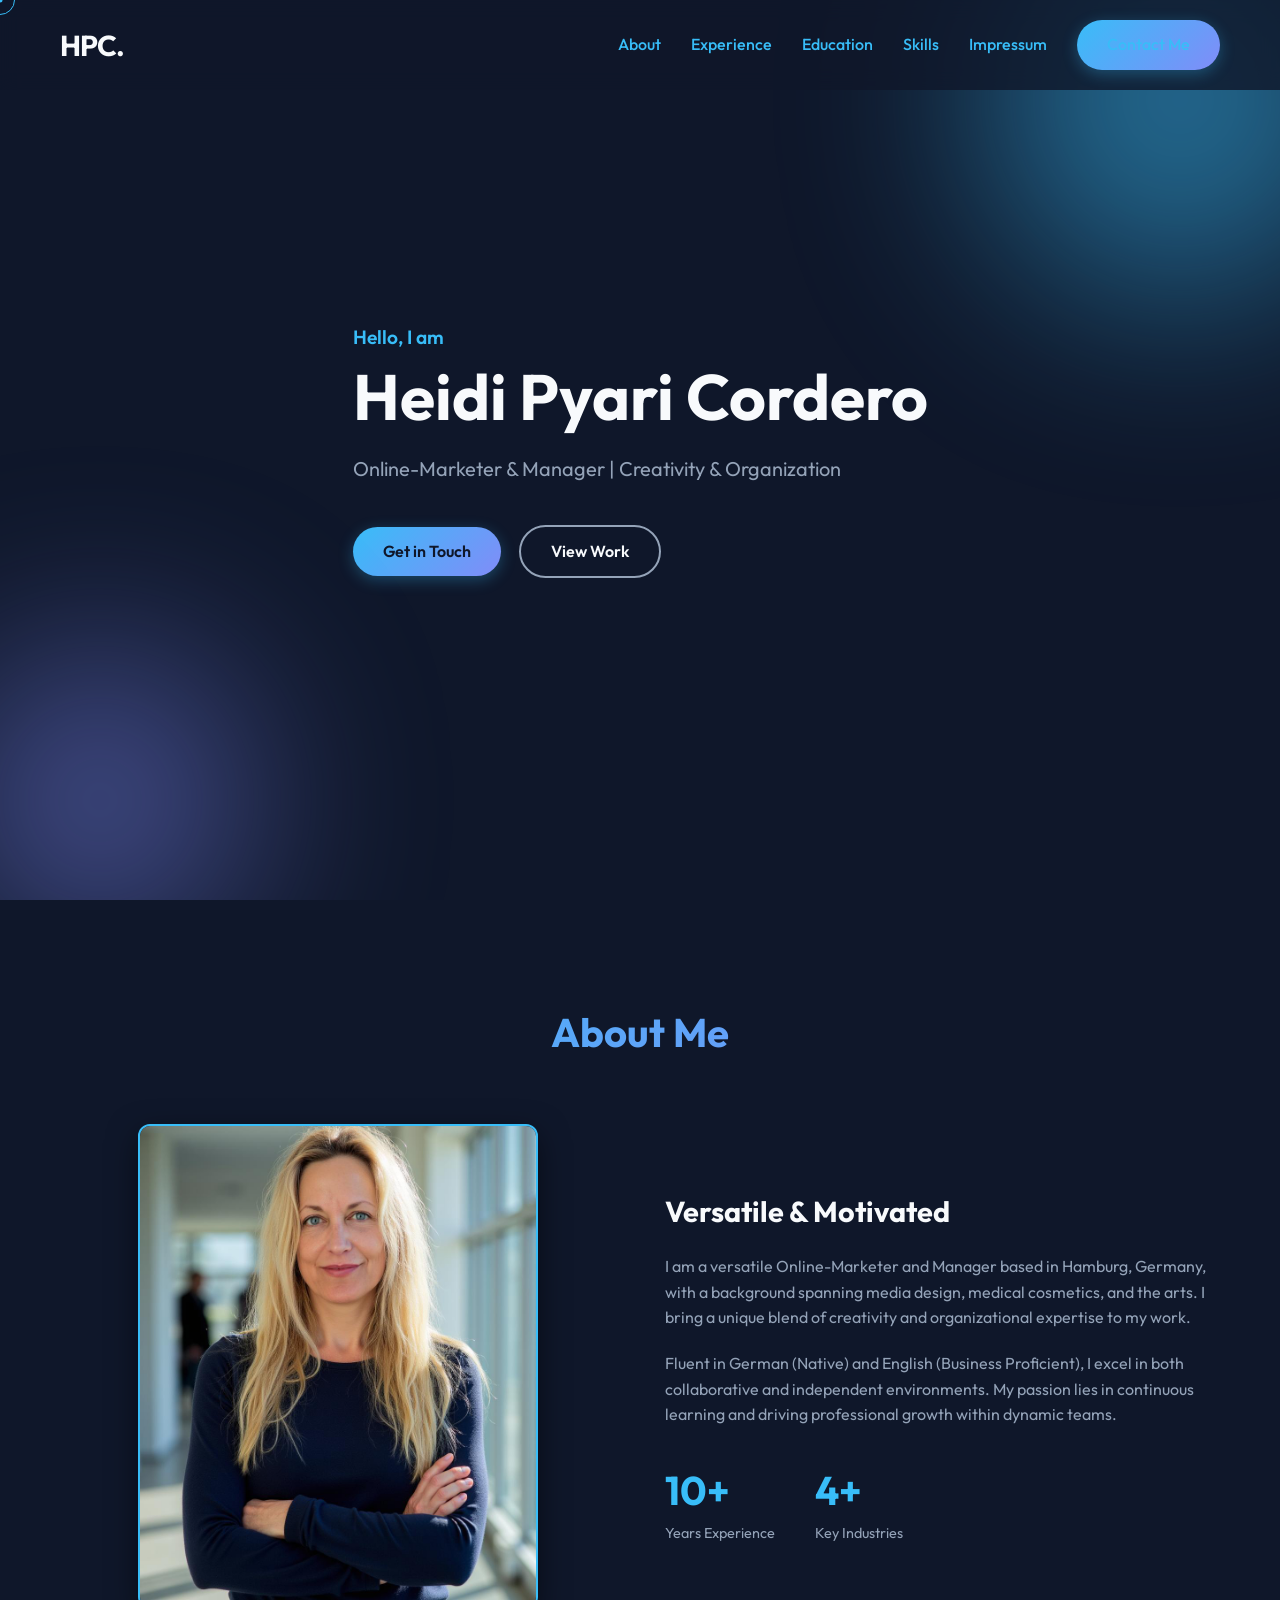
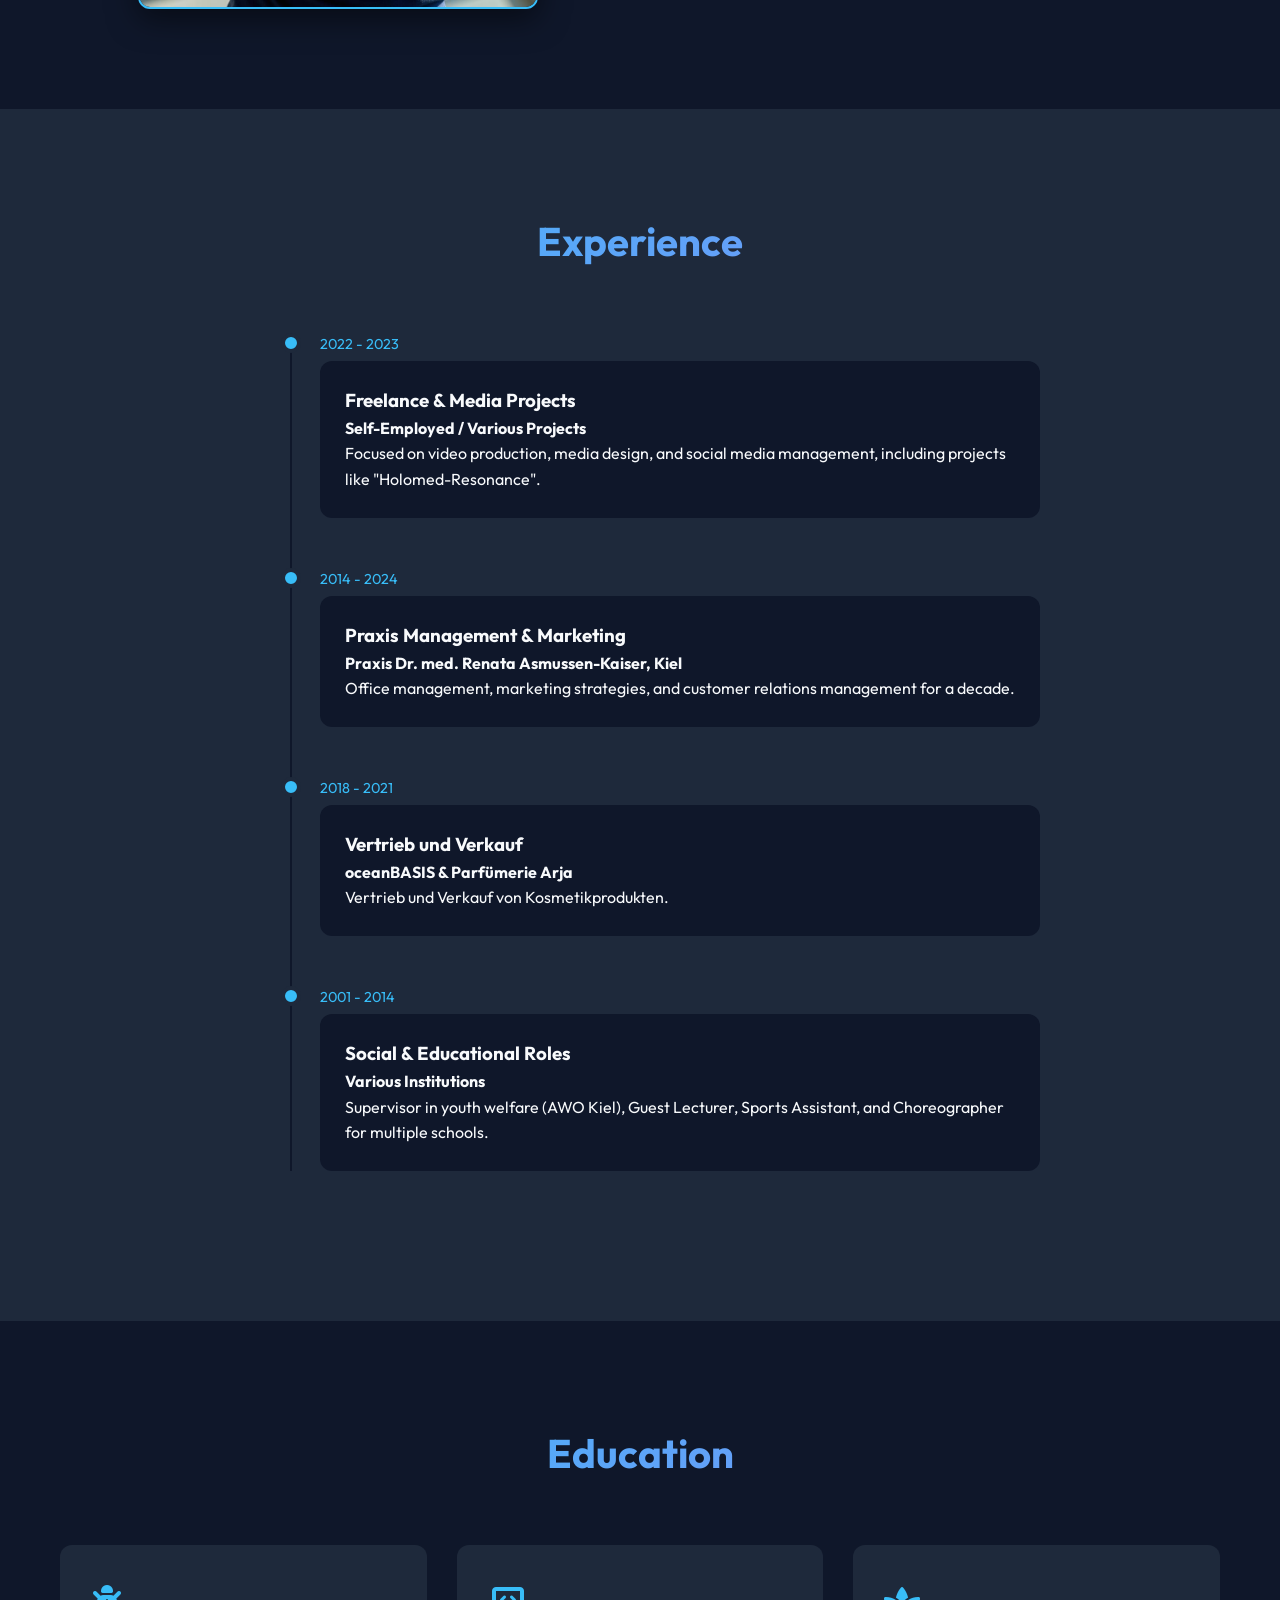
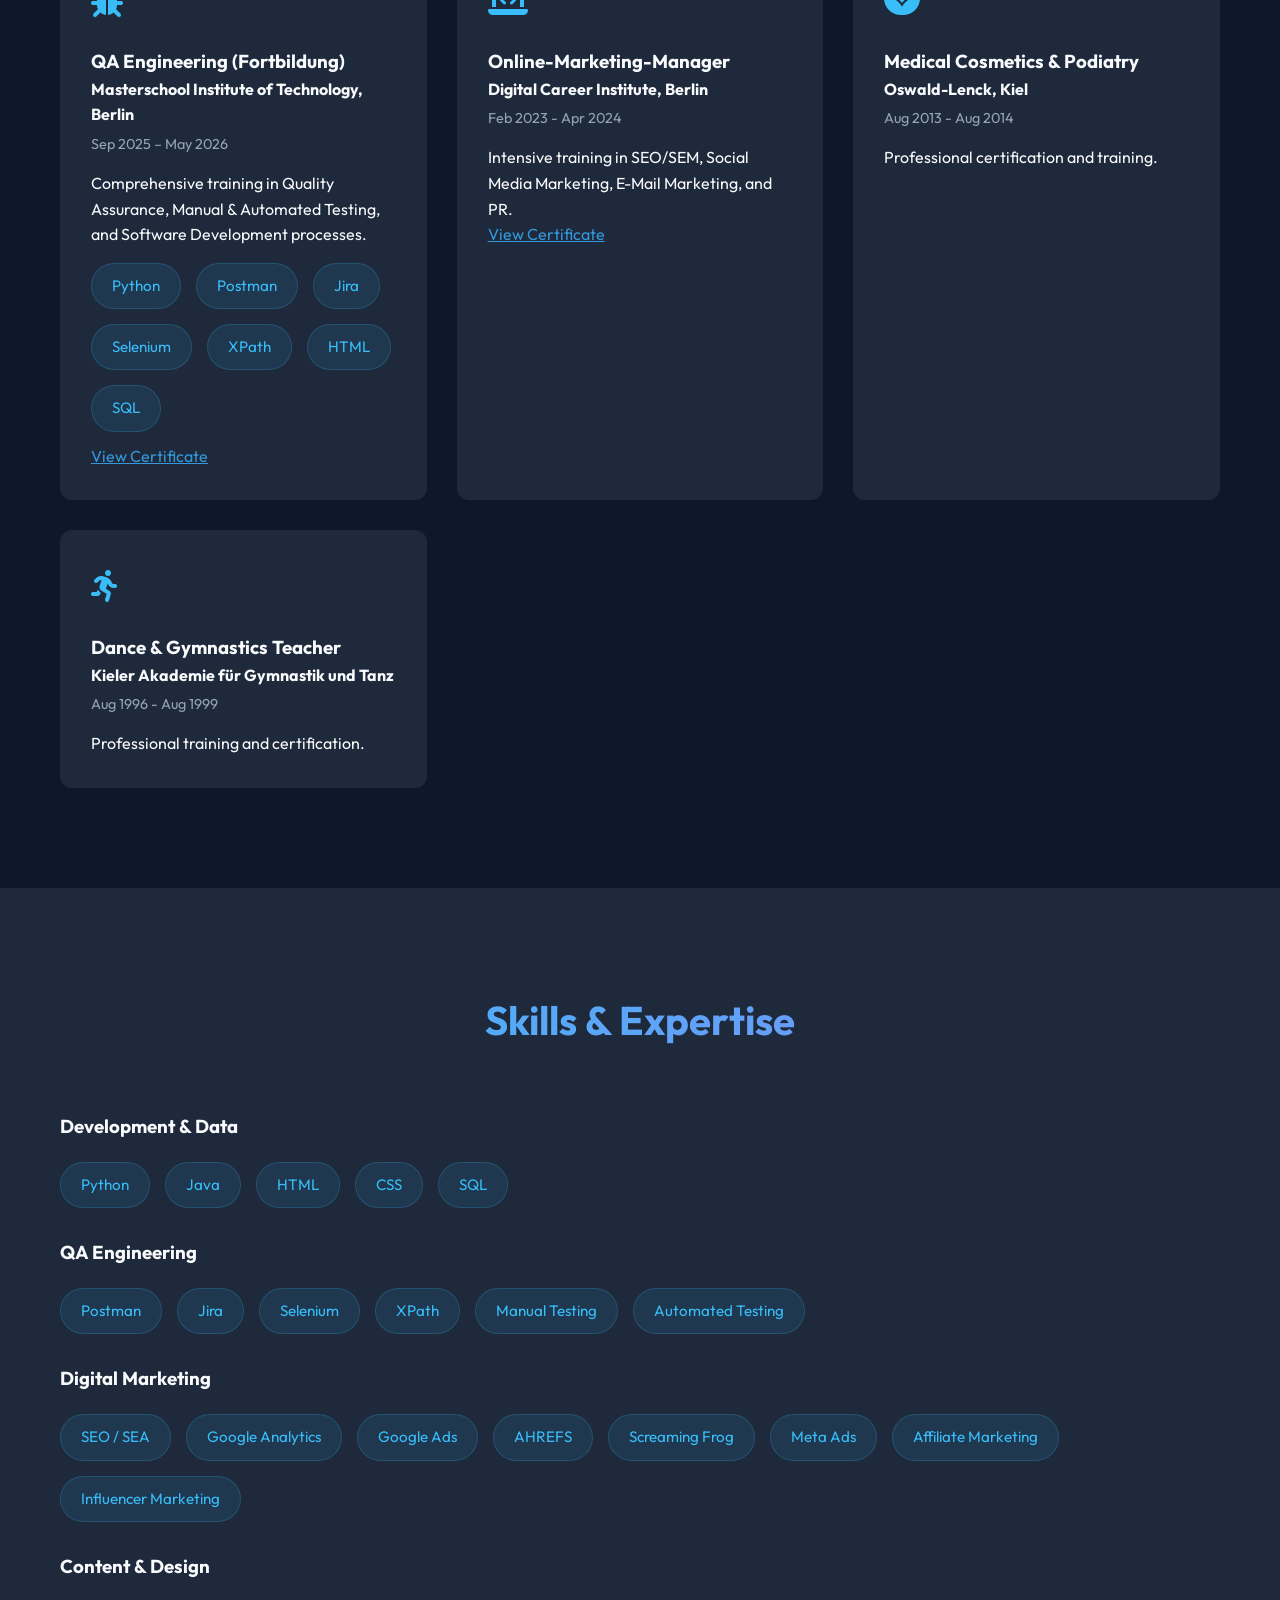
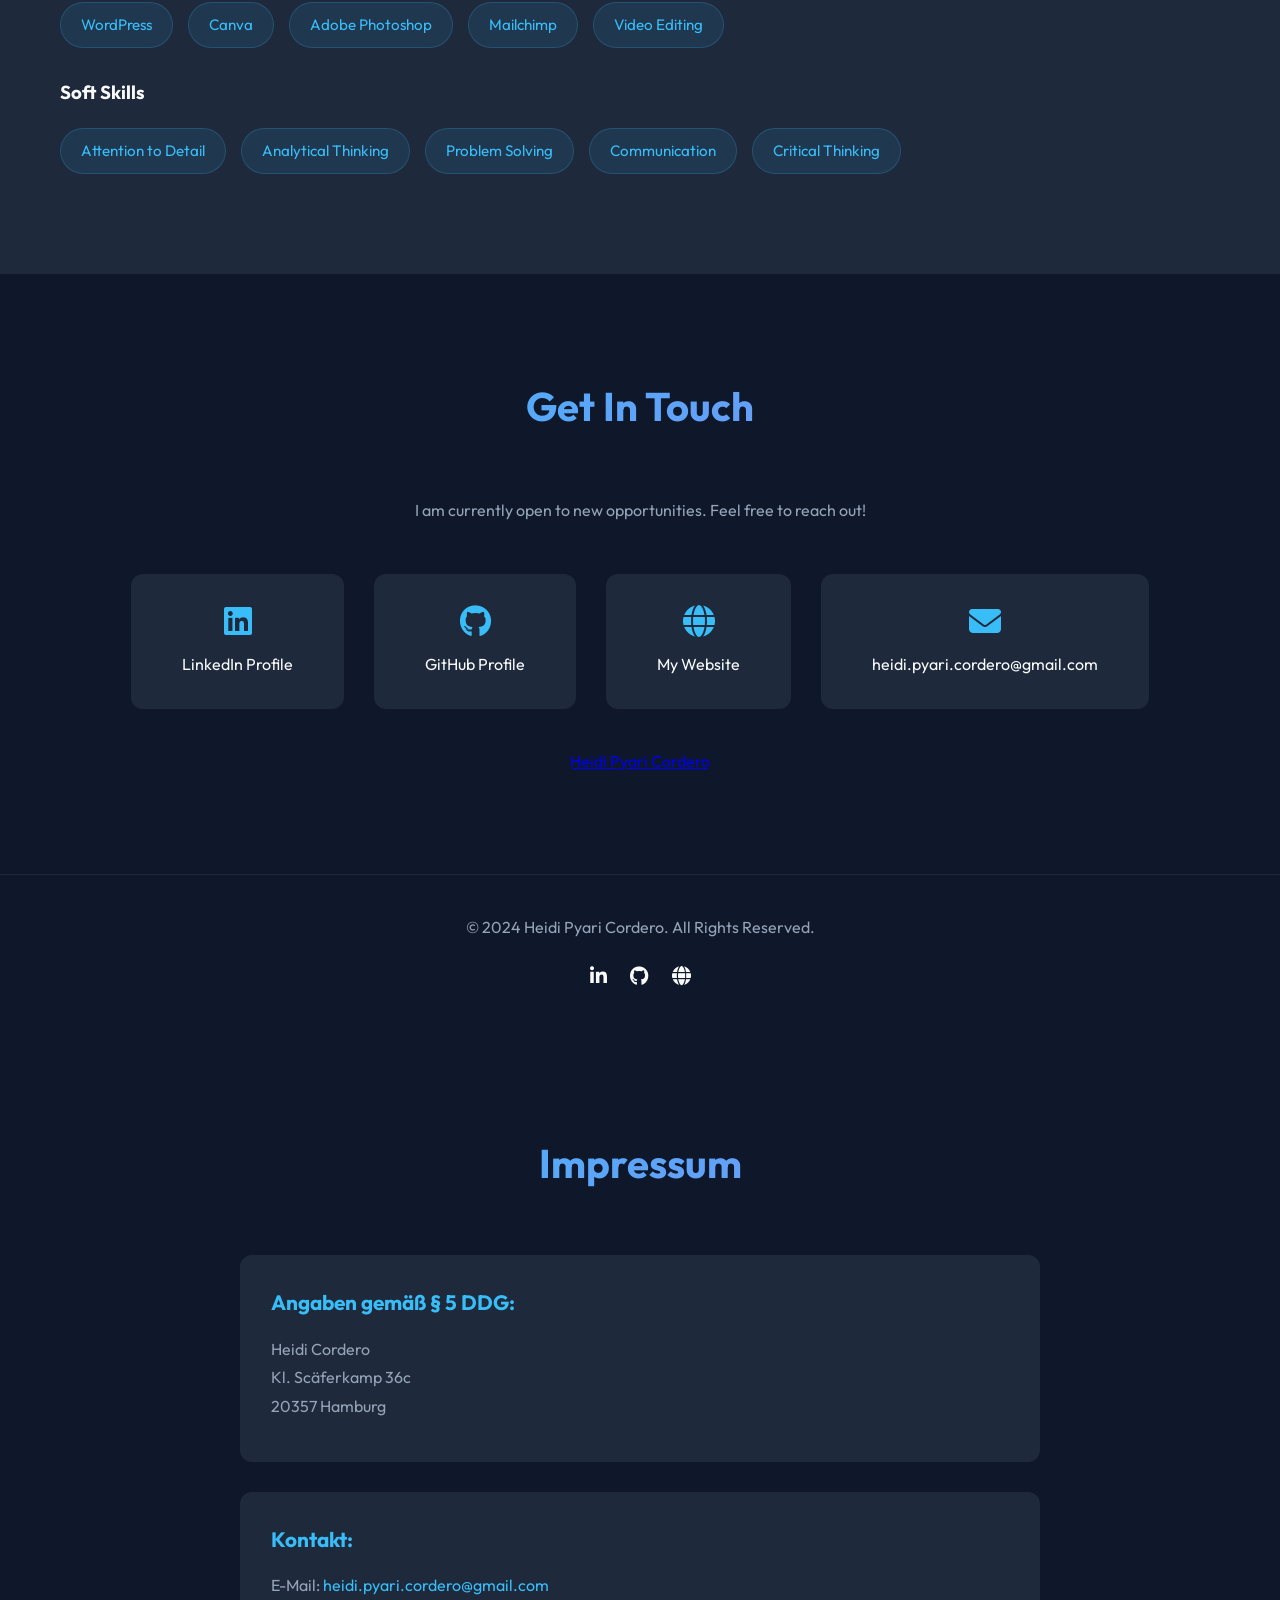
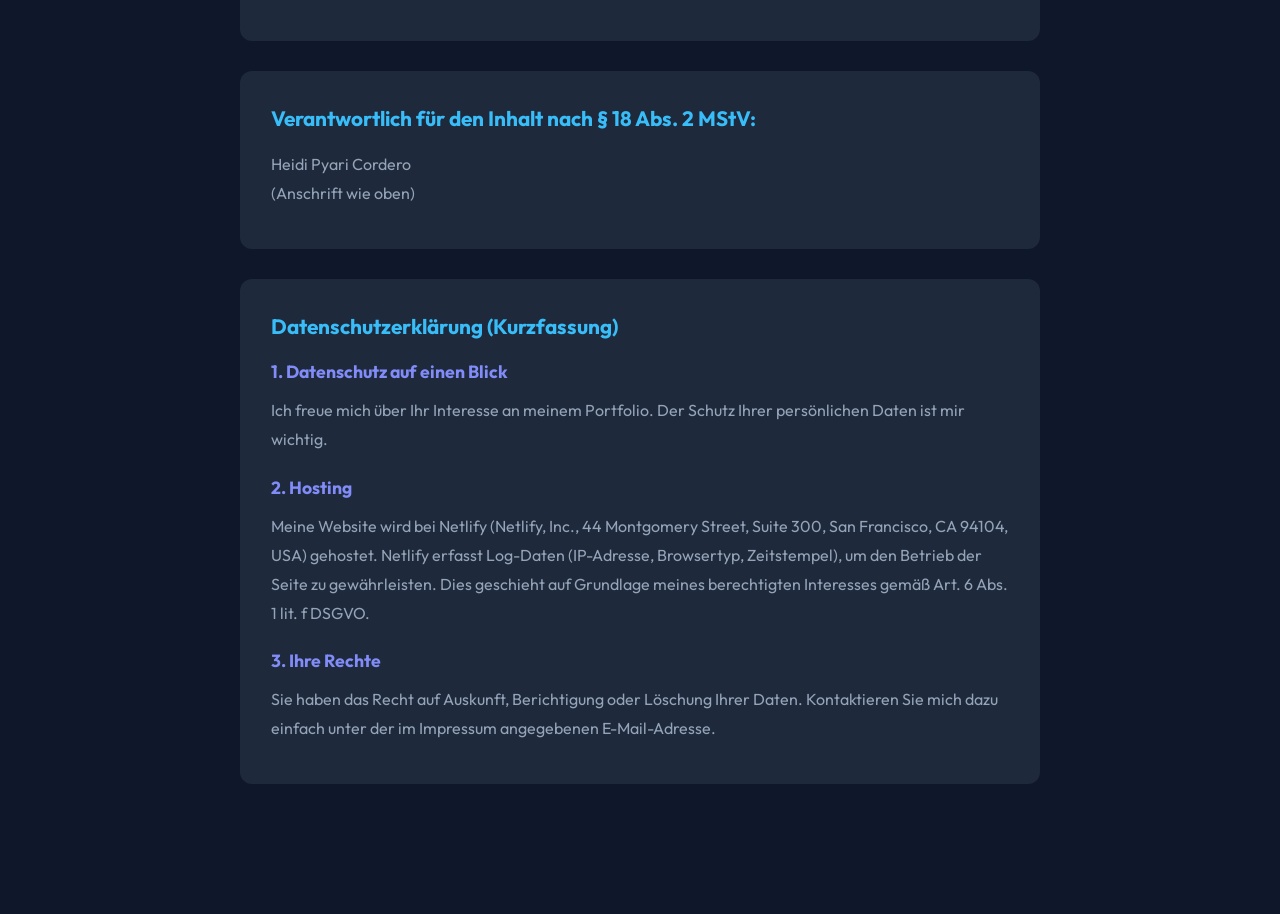
==== commit a6441bf5: "Update profile photo, add certificates and lebenslauf page" ====
--- a/index.html
+++ b/index.html
@@ -67,7 +67,7 @@
             <h2 class="section-title">About Me</h2>
             <div class="about-grid">
                 <div class="about-image reveal">
-                    <img src="Heidi Pyari Cordero.png?v=2" alt="Heidi Pyari Cordero" class="profile-img">
+                    <img src="Aragon-Headshot-Heidi-Cordero-2026-04-08-35.jpeg" alt="Heidi Pyari Cordero" class="profile-img">
                 </div>
                 <div class="about-text reveal">
                     <h3>Versatile & Motivated</h3>
@@ -123,12 +123,12 @@
                 </div>
 
                 <div class="timeline-item reveal">
-                    <div class="timeline-dot"></div>
+<div class="timeline-dot"></div>
                     <div class="timeline-date">2018 - 2021</div>
                     <div class="timeline-content">
-                        <h3>Social Media & PR</h3>
-                        <h4>Ocean Oasis & Parfümerie Heja</h4>
-                        <p>Served as Social Media Assistant and managed Marketing/PR activities.</p>
+                        <h3>Vertrieb und Verkauf</h3>
+                        <h4>oceanBASIS & Parfümerie Arja</h4>
+                        <p>Vertrieb und Verkauf von Kosmetikprodukten.</p>
                     </div>
                 </div>
 
@@ -154,33 +154,36 @@
 
 <div class="card reveal">
                     <div class="card-icon"><i class="fa-solid fa-bug"></i></div>
-                    <h3>QA-Engineer (Fortbildung)</h3>
-                    <h4>Masterschool GmbH, Berlin</h4>
-                    <p class="date">September 2025 - Mai 2026</p>
+                    <h3>QA Engineering (Fortbildung)</h3>
+                    <h4>Masterschool Institute of Technology, Berlin</h4>
+                    <p class="date">Sep 2025 – May 2026</p>
                     <p>Comprehensive training in Quality Assurance, Manual & Automated Testing, and Software Development processes.</p>
                     <div class="skill-tags" style="margin-top: 15px;">
                         <span>Python</span>
                         <span>Postman</span>
                         <span>Jira</span>
                         <span>Selenium</span>
+                        <span>XPath</span>
                         <span>HTML</span>
                         <span>SQL</span>
                     </div>
+                    <p style="margin-top: 12px;"><a href="Heidi Cordero - QA Engineering - DE.pdf" target="_blank" style="color: #3498db;">View Certificate</a></p>
                 </div>
 
                 <div class="card reveal">
                     <div class="card-icon"><i class="fa-solid fa-laptop-code"></i></div>
                     <h3>Online-Marketing-Manager</h3>
                     <h4>Digital Career Institute, Berlin</h4>
-                    <p class="date">2023 - 2024</p>
+                    <p class="date">Feb 2023 - Apr 2024</p>
                     <p>Intensive training in SEO/SEM, Social Media Marketing, E-Mail Marketing, and PR.</p>
+                    <p><a href="Zertifikat_Cordero, Heidi_FbW OM 23-D01 A 2 (1).pdf" target="_blank" style="color: #3498db;">View Certificate</a></p>
                 </div>
 
                 <div class="card reveal">
                     <div class="card-icon"><i class="fa-solid fa-spa"></i></div>
                     <h3>Medical Cosmetics & Podiatry</h3>
                     <h4>Oswald-Lenck, Kiel</h4>
-                    <p class="date">2012 - 2014</p>
+                    <p class="date">Aug 2013 - Aug 2014</p>
                     <p>Professional certification and training.</p>
                 </div>
 
@@ -188,7 +191,7 @@
                     <div class="card-icon"><i class="fa-solid fa-person-running"></i></div>
                     <h3>Dance & Gymnastics Teacher</h3>
                     <h4>Kieler Akademie für Gymnastik und Tanz</h4>
-                    <p class="date">1996 - 1999</p>
+                    <p class="date">Aug 1996 - Aug 1999</p>
                     <p>Professional training and certification.</p>
                 </div>
 
@@ -218,16 +221,18 @@
                         <span>Postman</span>
                         <span>Jira</span>
                         <span>Selenium</span>
+                        <span>XPath</span>
                         <span>Manual Testing</span>
                         <span>Automated Testing</span>
                     </div>
                 </div>
 
-                <div class="skill-category" style="margin-top: 30px;">
+<div class="skill-category" style="margin-top: 30px;">
                     <h3>Digital Marketing</h3>
                     <div class="skill-tags">
                         <span>SEO / SEA</span>
                         <span>Google Analytics</span>
+                        <span>Google Ads</span>
                         <span>AHREFS</span>
                         <span>Screaming Frog</span>
                         <span>Meta Ads</span>
@@ -247,14 +252,14 @@
                     </div>
                 </div>
 
-                <div class="skill-category" style="margin-top: 30px;">
+<div class="skill-category" style="margin-top: 30px;">
                     <h3>Soft Skills</h3>
                     <div class="skill-tags">
-                        <span>Teamwork</span>
-                        <span>Organizational Management</span>
-                        <span>Creativity</span>
-                        <span>Flexibility</span>
-                        <span>Strong Communication</span>
+                        <span>Attention to Detail</span>
+                        <span>Analytical Thinking</span>
+                        <span>Problem Solving</span>
+                        <span>Communication</span>
+                        <span>Critical Thinking</span>
                     </div>
                 </div>
 
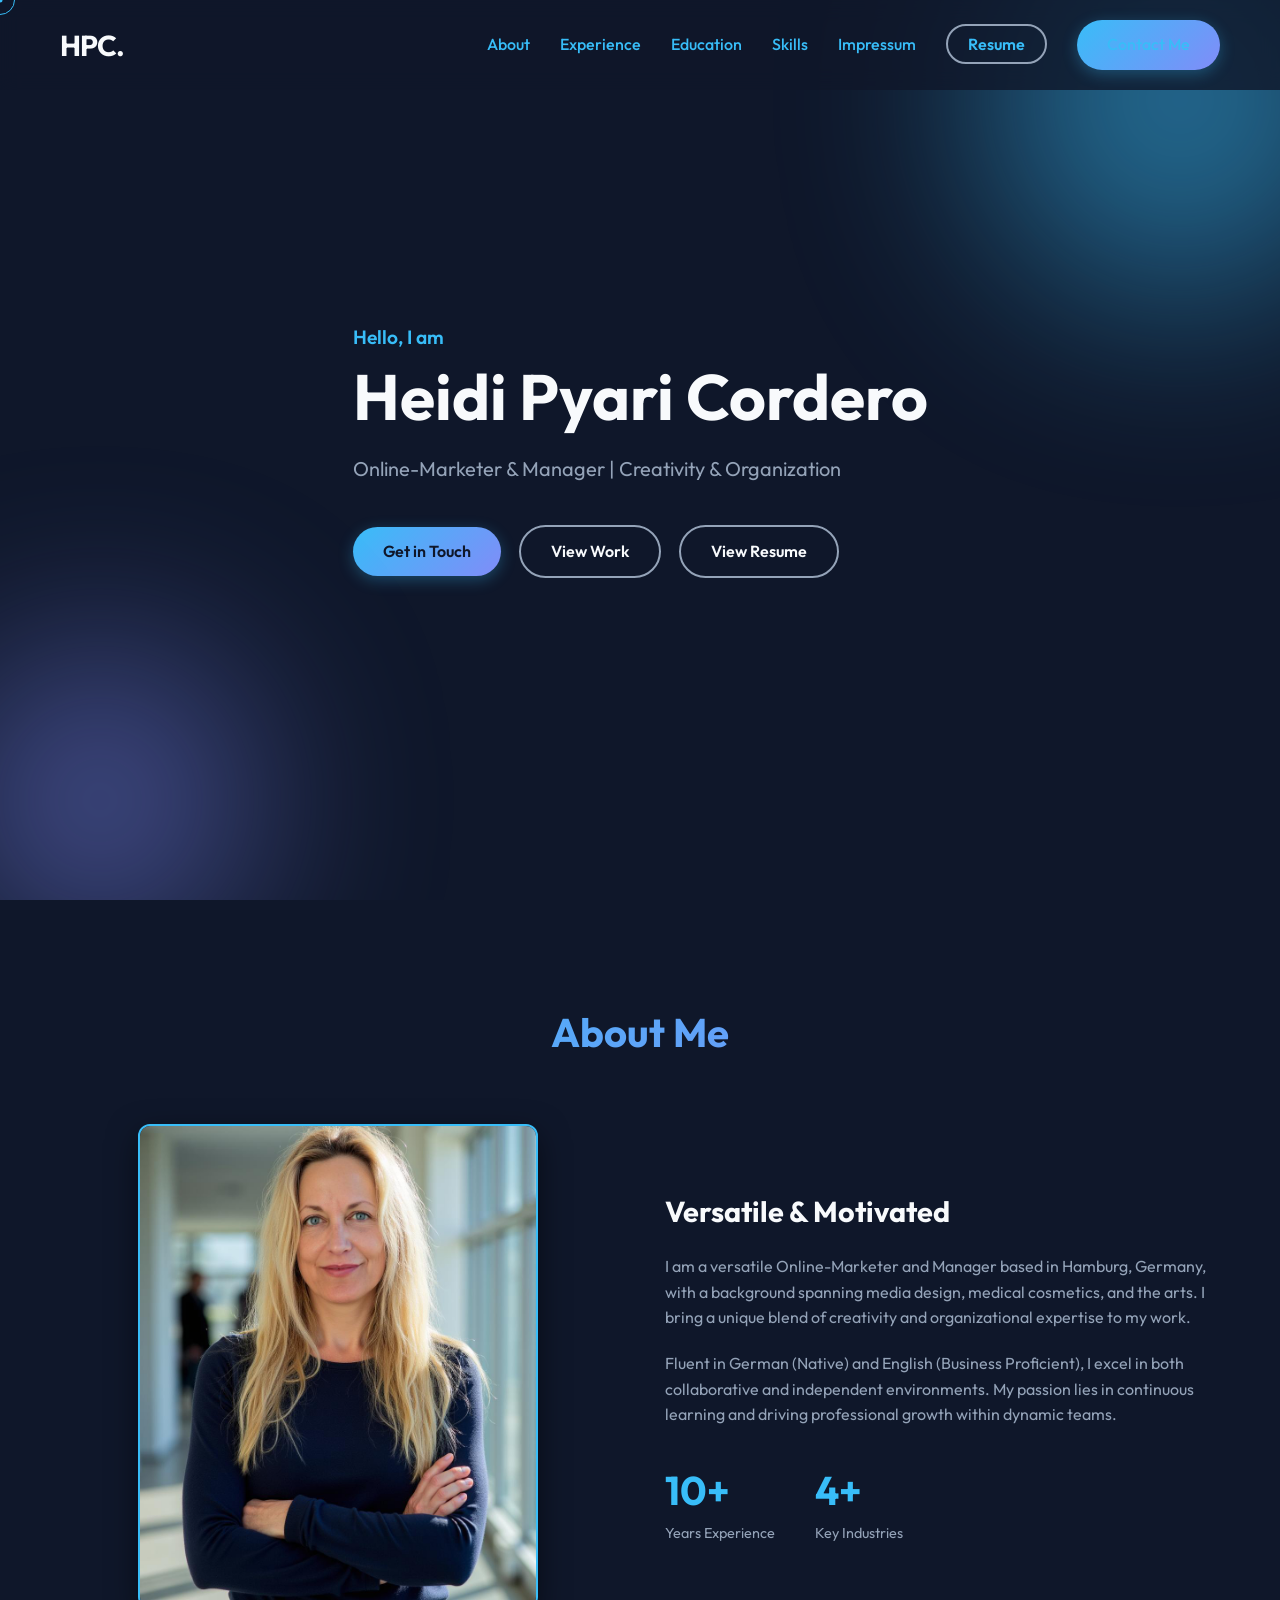
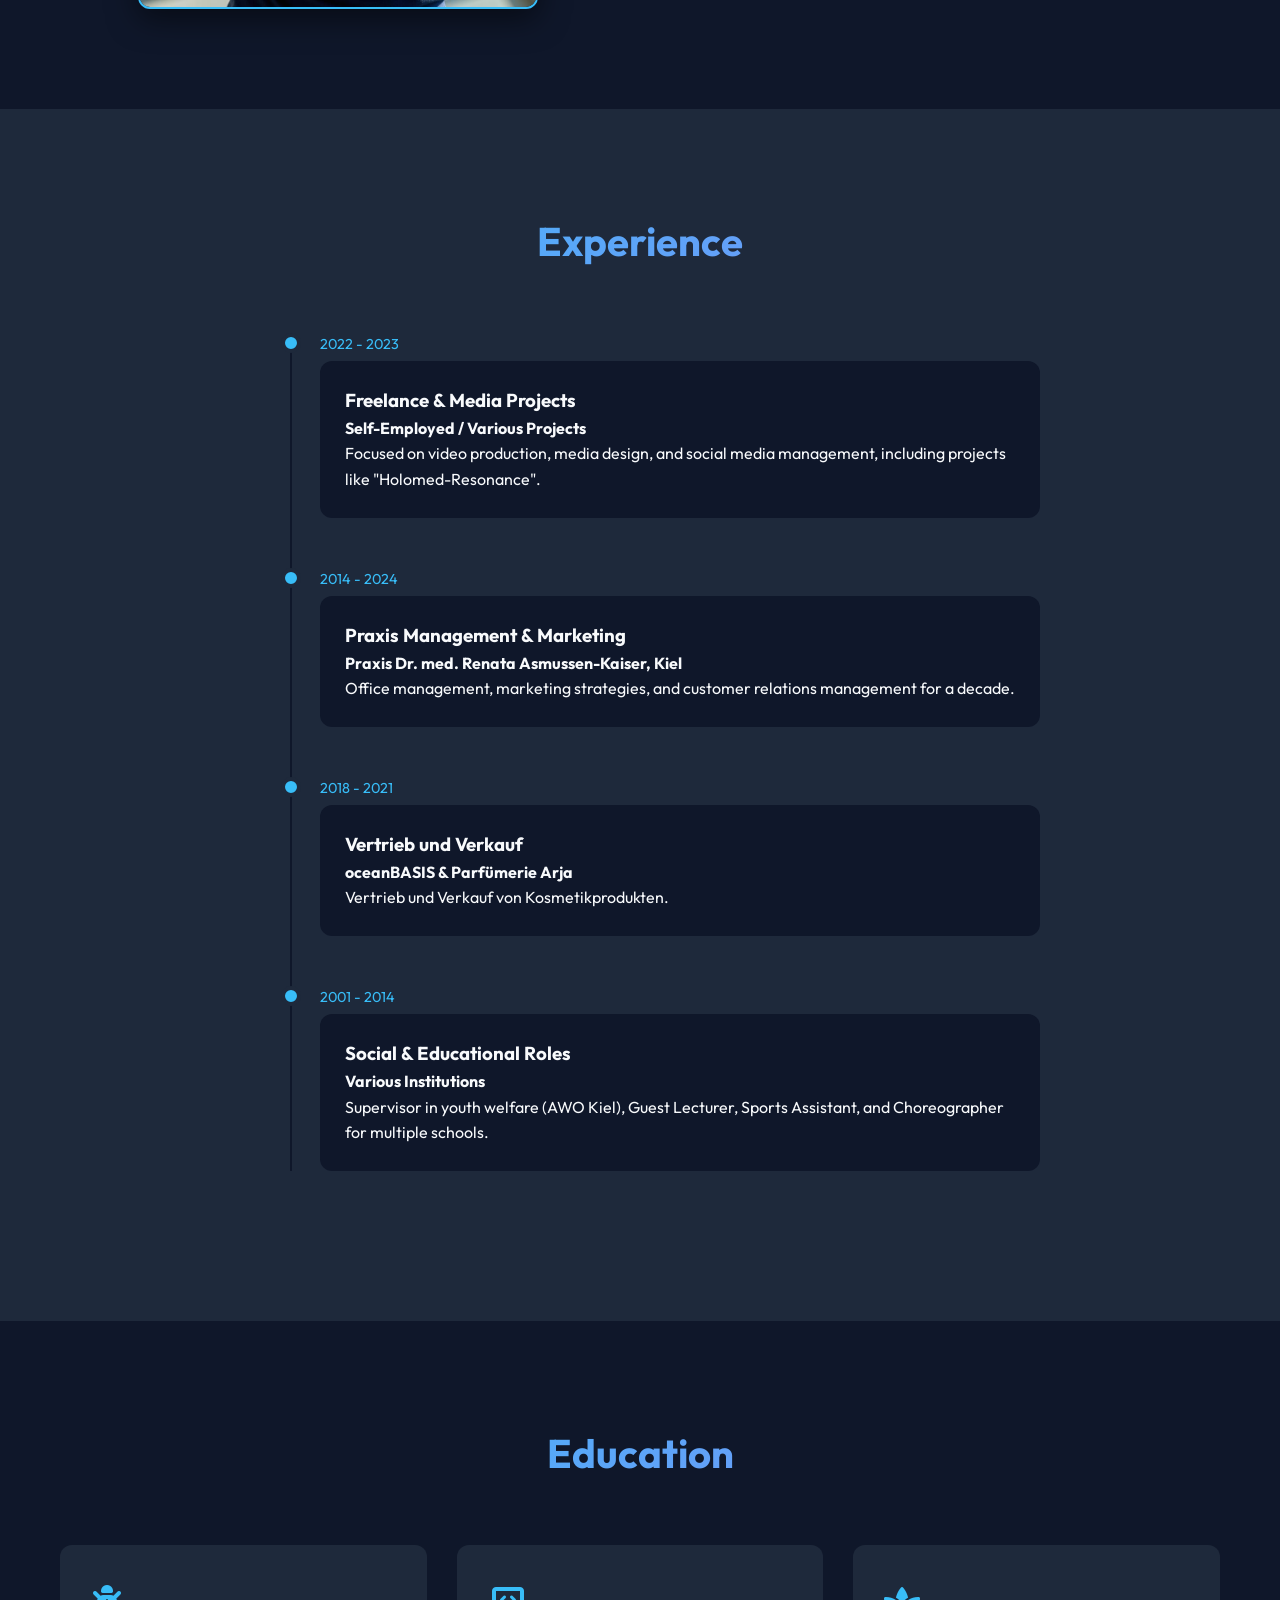
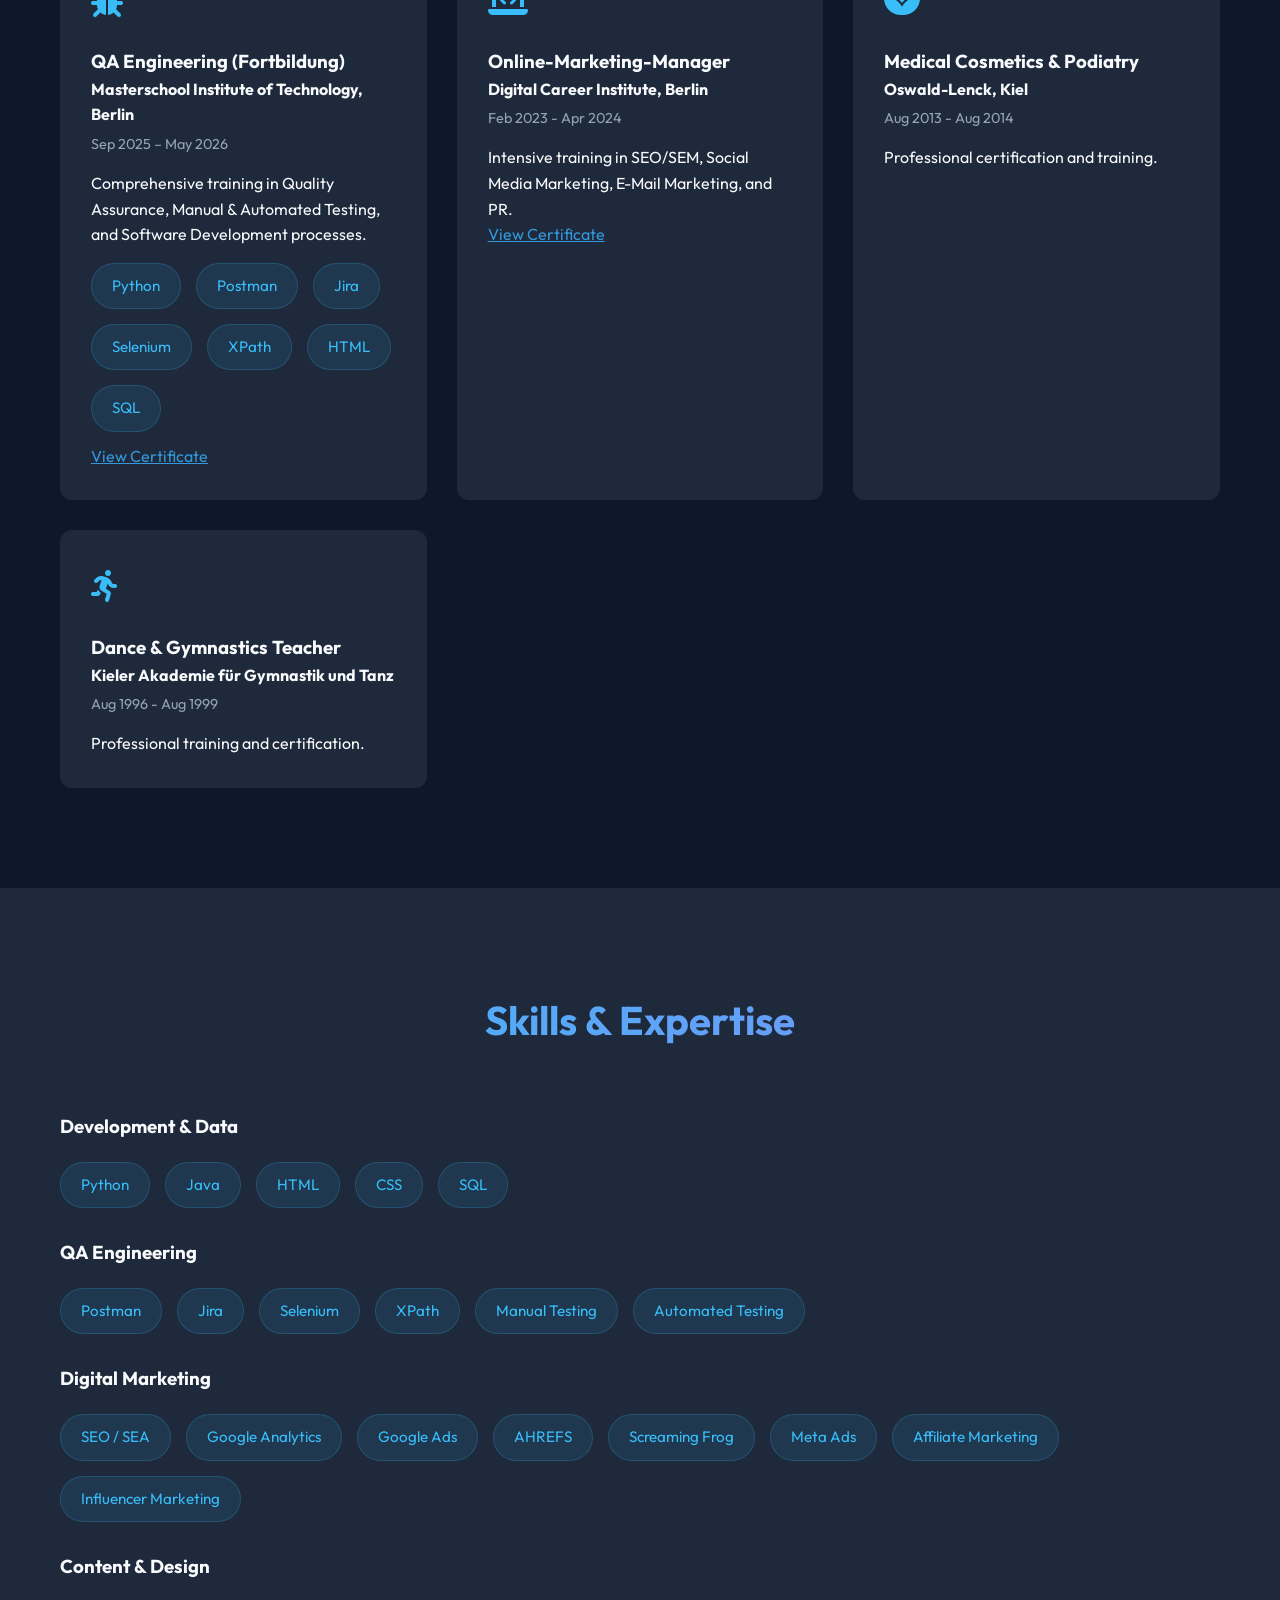
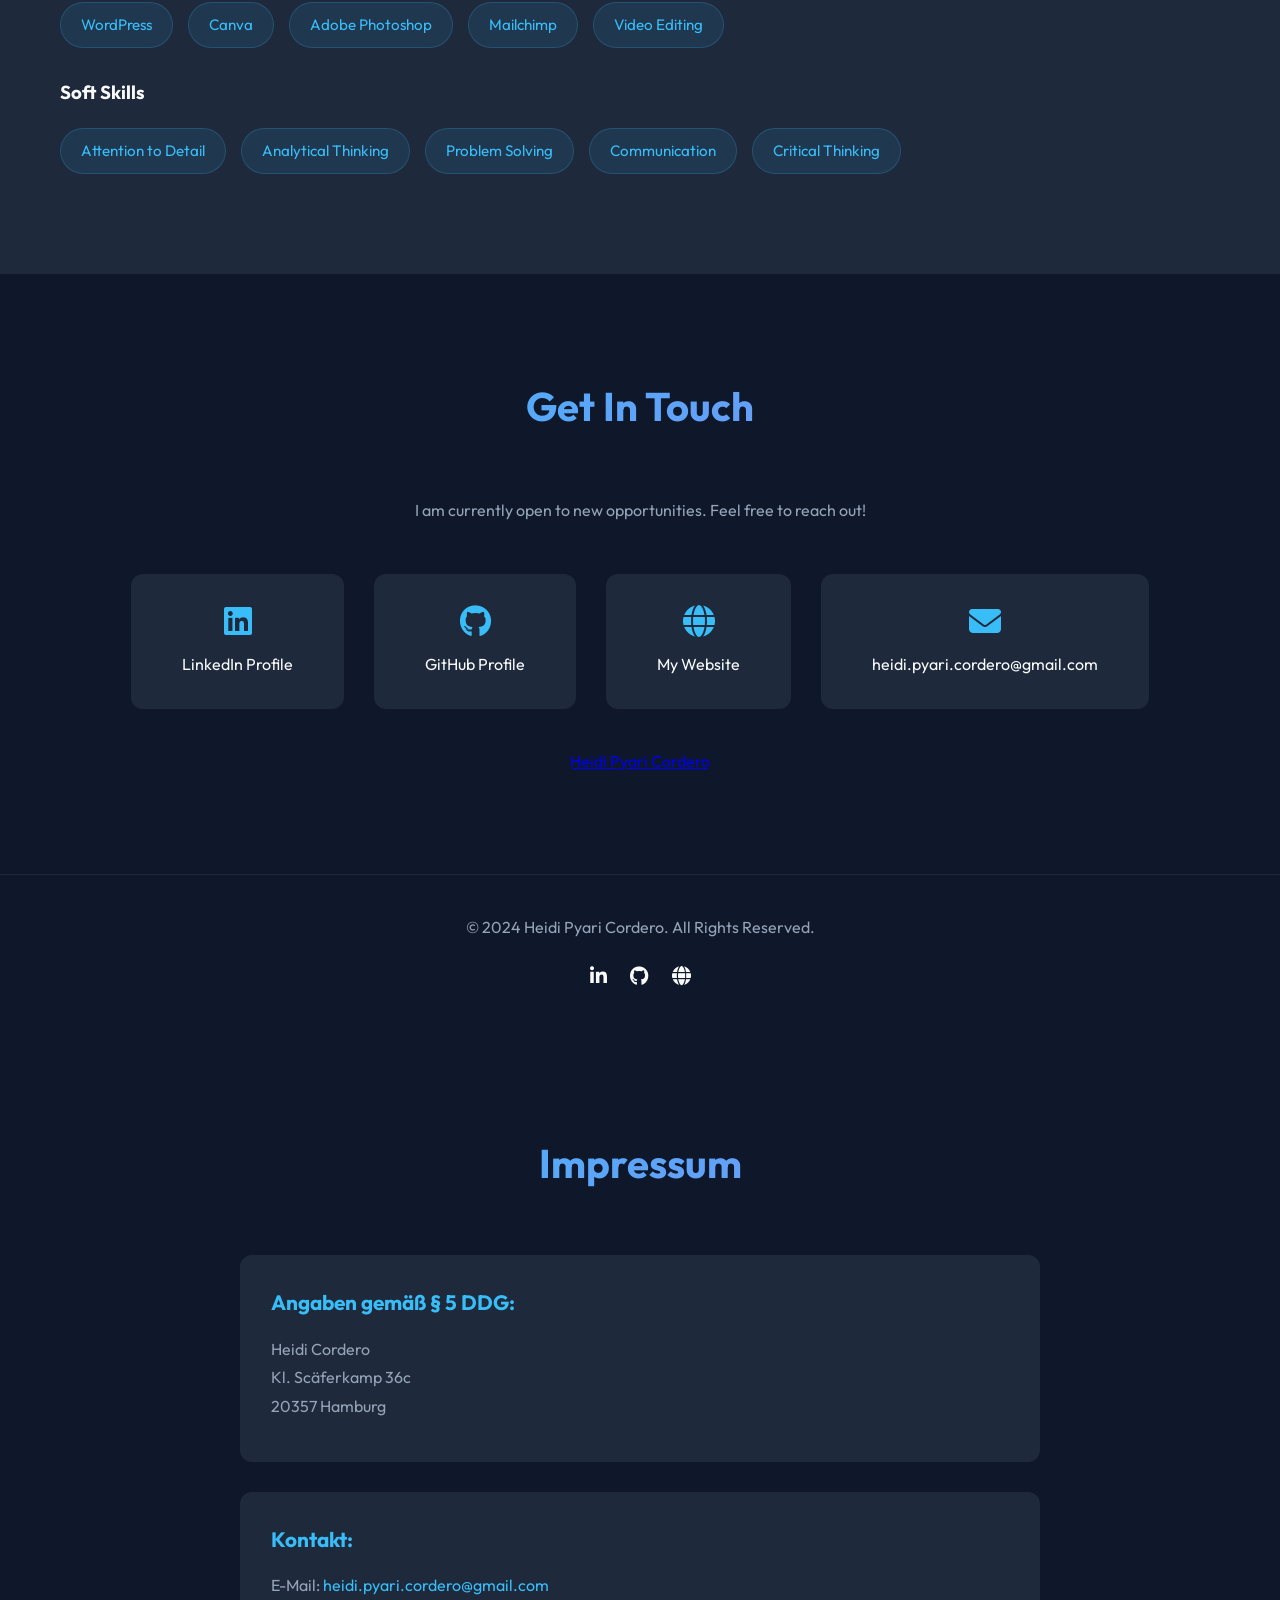
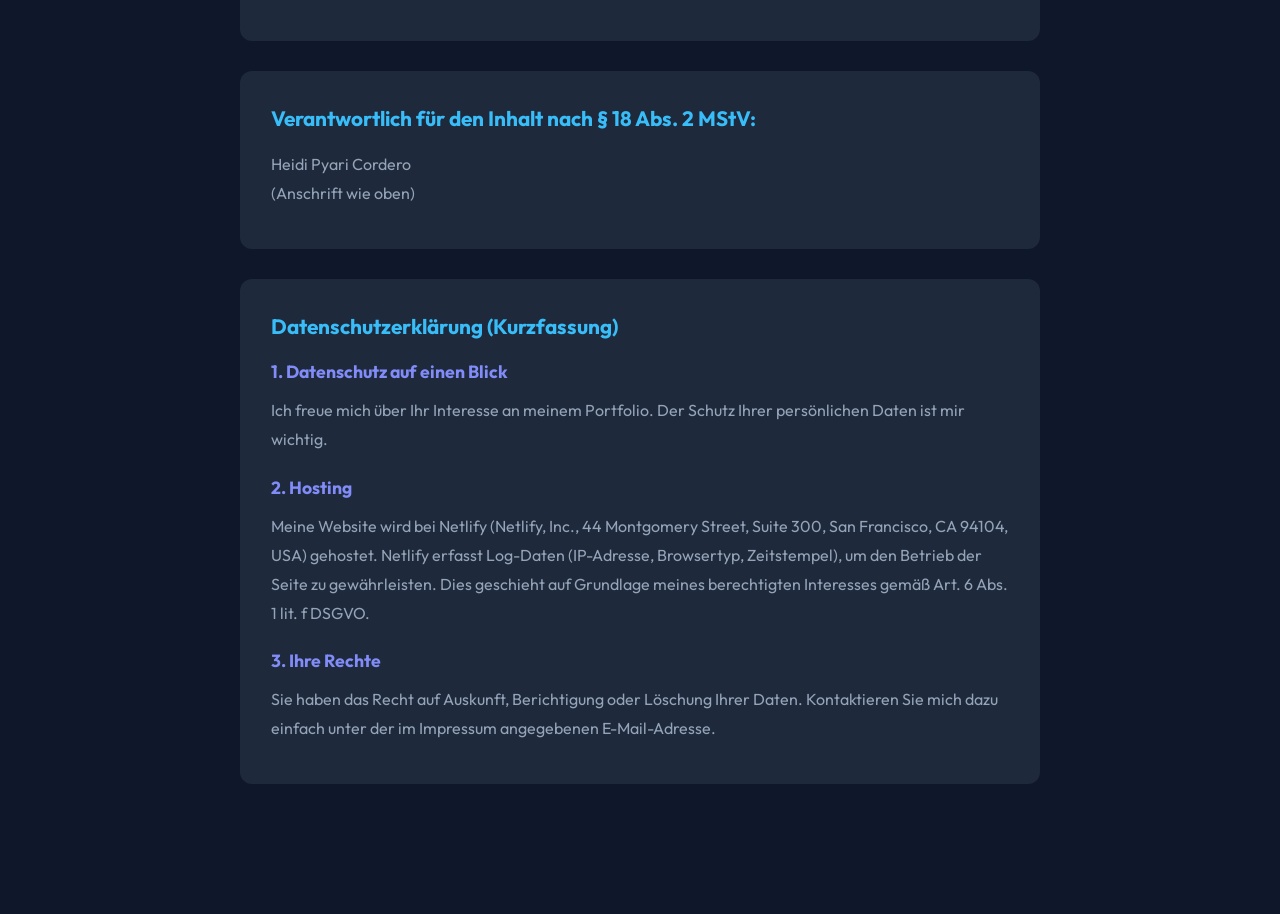
==== commit 7d138439: "Add English resume (resume-en.html) and link from navigation and hero" ====
--- a/index.html
+++ b/index.html
@@ -35,6 +35,7 @@
                 <li><a href="#education">Education</a></li>
                 <li><a href="#skills">Skills</a></li>
                 <li><a href="#impressum">Impressum</a></li>
+                <li><a href="resume-en.html" target="_blank" class="btn-outline">Resume</a></li>
                 <li><a href="#contact" class="btn-primary">Contact Me</a></li>
             </ul>
             <div class="hamburger">
@@ -54,6 +55,7 @@
                 <div class="hero-btns">
                     <a href="#contact" class="btn-primary">Get in Touch</a>
                     <a href="#experience" class="btn-secondary">View Work</a>
+                    <a href="resume-en.html" target="_blank" class="btn-secondary">View Resume</a>
                 </div>
             </div>
             <!-- Decorative Elements -->
--- a/styles.css
+++ b/styles.css
@@ -130,6 +130,20 @@
 
 .nav-links a:hover,
 .nav-links a.active {
+    color: var(--primary);
+}
+
+.nav-links .btn-outline {
+    padding: 8px 20px;
+    border: 2px solid var(--text-muted);
+    border-radius: 50px;
+    color: var(--text-muted);
+    font-weight: 600;
+    transition: var(--transition);
+}
+
+.nav-links .btn-outline:hover {
+    border-color: var(--primary);
     color: var(--primary);
 }
 
